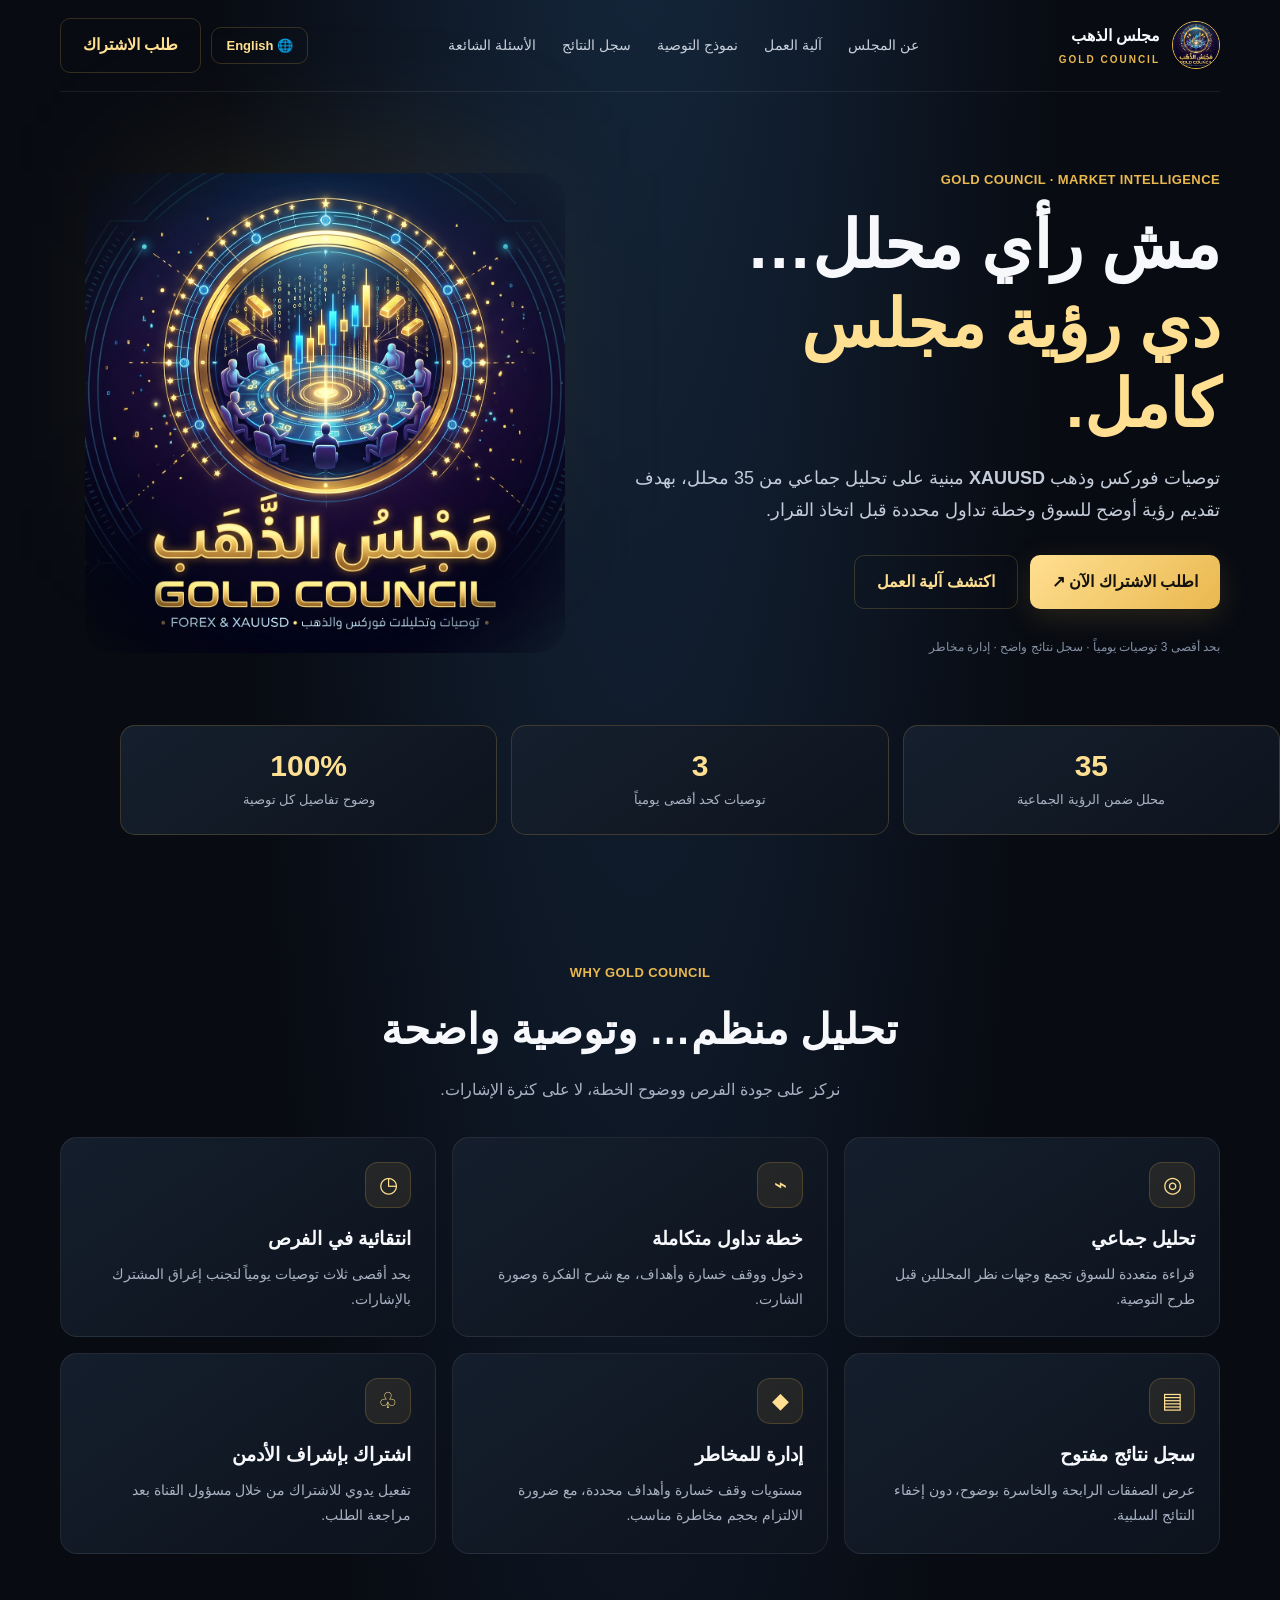
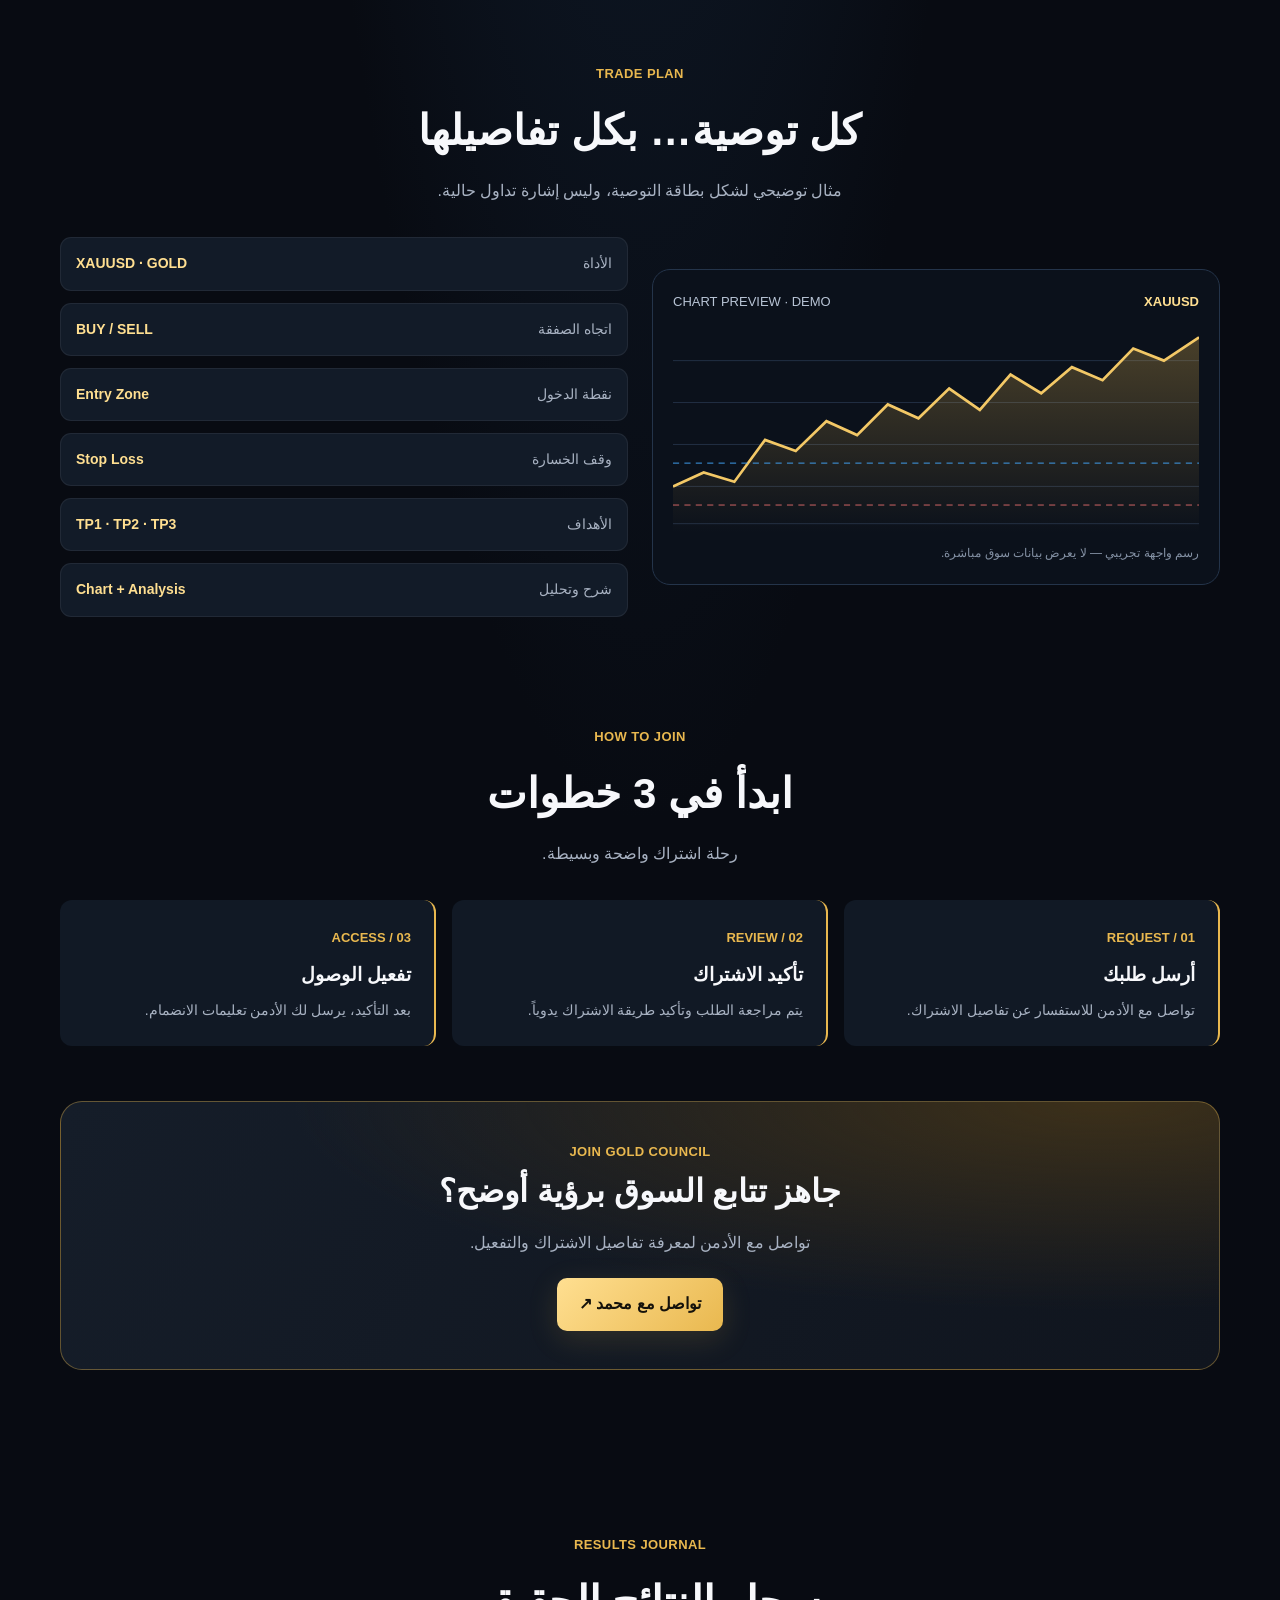
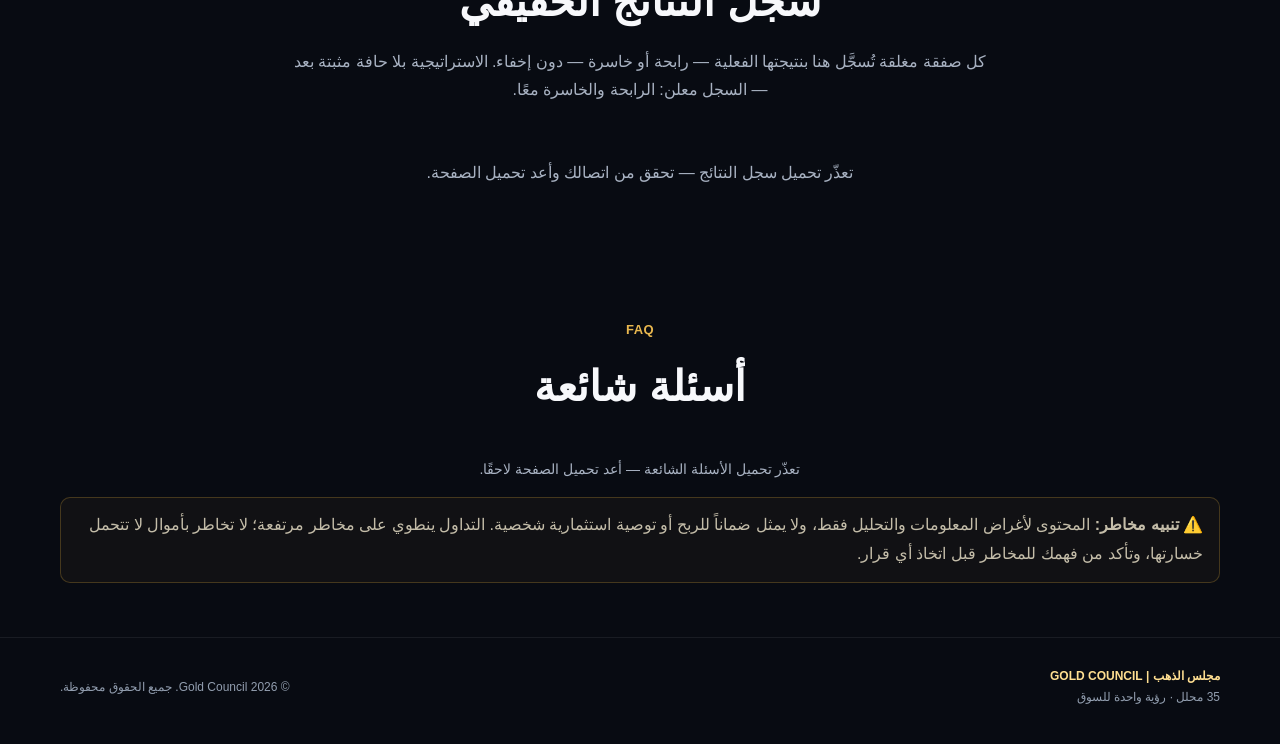
==== site/index.html @ 721094ca "Add AR/EN language toggle to landing page (i18n.js + data-i18n, FAQ translated, choice saved in loca" ====
<!doctype html>
<html lang="ar" dir="rtl">
<head>
<meta charset="utf-8">
<meta name="viewport" content="width=device-width, initial-scale=1">
<meta name="theme-color" content="#080b12">
<title>مجلس الذهب | Gold Council</title>
<meta name="description" content="مجلس الذهب — تحليلات وتوصيات فوركس وذهب XAUUSD مبنية على قراءة جماعية للسوق.">
<style>
:root{--bg:#080b12;--panel:#101722;--panel2:#141e2c;--gold:#e9b84f;--gold2:#ffdf91;--blue:#43a9ff;--muted:#a8b2c2;--line:rgba(233,184,79,.2);--white:#f7f8fb}
*{box-sizing:border-box}html{scroll-behavior:smooth}body{margin:0;background:radial-gradient(ellipse at 50% -20%,#172b43 0,transparent 48%),var(--bg);color:var(--white);font-family:Tahoma,Arial,sans-serif;line-height:1.8}
a{color:inherit;text-decoration:none}.wrap{width:min(1160px,92%);margin:auto}.nav{display:flex;align-items:center;justify-content:space-between;padding:18px 0;border-bottom:1px solid rgba(255,255,255,.08)}.brand{display:flex;align-items:center;gap:12px;font-weight:800}.brand img{width:48px;height:48px;object-fit:cover;border-radius:50%;border:1px solid var(--gold)}.brand small{display:block;color:var(--gold);font-size:10px;letter-spacing:2px;direction:ltr;text-align:right}.links{display:flex;gap:26px;color:#c7cfdb;font-size:14px}.btn{display:inline-flex;align-items:center;justify-content:center;padding:12px 22px;border-radius:10px;background:linear-gradient(135deg,var(--gold2),var(--gold));color:#15120b;font-weight:900;box-shadow:0 8px 30px #e9b84f25;transition:.2s}.btn:hover{transform:translateY(-2px);filter:brightness(1.08)}.btn.ghost{background:transparent;color:var(--gold2);border:1px solid var(--line);box-shadow:none}
.lang-toggle{padding:10px 14px;font-size:13px;cursor:pointer;font-family:inherit;white-space:nowrap}
.nav-actions{display:flex;gap:10px;align-items:center}
html[dir="ltr"] .step{border-right:none;border-left:2px solid var(--gold)}
html[dir="ltr"] .brand small{text-align:left}
html[dir="ltr"] body{line-height:1.7}
.hero{padding:76px 0 58px;display:grid;grid-template-columns:1.05fr .95fr;gap:44px;align-items:center}.eyebrow{color:var(--gold);font-size:13px;font-weight:bold;letter-spacing:.4px}.hero h1{font-size:clamp(38px,5.2vw,66px);line-height:1.2;margin:15px 0 18px;font-weight:900}.hero h1 span{color:var(--gold2)}.lead{font-size:18px;color:#c4ccda;max-width:620px}.actions{display:flex;gap:12px;flex-wrap:wrap;margin:28px 0}.micro{font-size:12px;color:#8491a4}.hero-art{position:relative;display:flex;justify-content:center}.hero-art img{width:min(100%,480px);aspect-ratio:1;object-fit:cover;border-radius:28px;filter:drop-shadow(0 20px 55px #0009);mask-image:radial-gradient(ellipse,black 68%,transparent 100%)}.glow{position:absolute;width:70%;height:70%;background:#e8b54b20;filter:blur(75px);z-index:-1}
.stats{display:grid;grid-template-columns:repeat(3,1fr);gap:14px;margin:8px 0 72px}.stat{background:linear-gradient(145deg,#151f2d,#0e141e);border:1px solid var(--line);border-radius:15px;padding:20px;text-align:center}.stat b{display:block;font-size:30px;color:var(--gold2);line-height:1.3}.stat span{font-size:13px;color:var(--muted)}
section{padding:54px 0}.section-head{text-align:center;max-width:700px;margin:0 auto 32px}.section-head h2{font-size:clamp(27px,3.5vw,42px);margin:8px 0}.section-head p{color:var(--muted);margin:0}.grid{display:grid;grid-template-columns:repeat(3,1fr);gap:16px}.card{background:linear-gradient(145deg,#141e2c,#0d131d);border:1px solid rgba(255,255,255,.08);border-radius:17px;padding:24px}.icon{width:46px;height:46px;display:grid;place-items:center;border-radius:13px;background:#e9b84f18;color:var(--gold2);font-size:22px;border:1px solid var(--line)}.card h3{margin:14px 0 6px;font-size:19px}.card p{margin:0;color:var(--muted);font-size:14px}
.signal{display:grid;grid-template-columns:1fr 1fr;gap:24px;align-items:center}.chart{background:#0b111b;border:1px solid #24344a;border-radius:18px;padding:20px;min-height:280px;position:relative;overflow:hidden}.chart-head{display:flex;justify-content:space-between;color:#b8c4d5;font-size:13px}.chart-head strong{color:var(--gold2);direction:ltr}.chart svg{width:100%;height:205px;margin-top:15px}.signal-list{display:grid;gap:12px}.signal-row{display:flex;justify-content:space-between;padding:13px 15px;background:#121b28;border:1px solid #ffffff10;border-radius:11px;font-size:14px}.signal-row span{color:var(--muted)}.signal-row b{color:var(--gold2);direction:ltr}
.steps{counter-reset:s;display:grid;grid-template-columns:repeat(3,1fr);gap:16px}.step{padding:23px;border-right:2px solid var(--gold);background:#111925;border-radius:12px}.step b{color:var(--gold);font-size:13px}.step h3{margin:6px 0}.step p{color:var(--muted);font-size:14px;margin:0}
.cta{margin:55px auto;padding:38px;border-radius:22px;border:1px solid #dcae4b66;background:radial-gradient(ellipse at 90% 0,#3c301a 0,transparent 55%),linear-gradient(120deg,#151d29,#10151e);text-align:center}.cta h2{font-size:32px;margin:0 0 8px}.cta p{color:var(--muted);margin:0 0 20px}
.faq{max-width:820px;margin:auto}.faq details{padding:17px 20px;border:1px solid #ffffff12;background:#111925;border-radius:12px;margin:10px 0}.faq summary{cursor:pointer;font-weight:bold}.faq p{color:var(--muted);margin:10px 0 0;font-size:14px}
.empty{color:var(--muted);text-align:center}
footer{border-top:1px solid #ffffff12;padding:28px 0 35px;color:#929eaf;font-size:12px}.foot{display:flex;justify-content:space-between;gap:20px;align-items:center}.risk{margin-top:15px;padding:13px 16px;border:1px solid #d7a53b44;border-radius:10px;color:#c4bda9;background:#e9b84f0a}
@media(max-width:800px){.links{display:none}.hero{grid-template-columns:1fr;padding-top:48px;text-align:center}.hero .lead{margin:auto}.actions{justify-content:center}.hero-art img{width:min(82%,390px)}.stats{margin-bottom:35px}.grid,.steps{grid-template-columns:1fr}.signal{grid-template-columns:1fr}.foot{flex-direction:column;text-align:center}}
</style>
</head>
<body>
<header class="wrap nav">
 <a class="brand" href="#"><img src="assets/gold-council-logo.png" alt="شعار مجلس الذهب"><span>مجلس الذهب<small>GOLD COUNCIL</small></span></a>
 <nav class="links"><a href="#about" data-i18n="nav_about">عن المجلس</a><a href="#method" data-i18n="nav_method">آلية العمل</a><a href="#signal" data-i18n="nav_signal">نموذج التوصية</a><a href="#journal" data-i18n="nav_journal">سجل النتائج</a><a href="#faq" data-i18n="nav_faq">الأسئلة الشائعة</a></nav>
 <div class="nav-actions"><button id="lang-toggle" class="btn ghost lang-toggle" type="button" aria-label="Change language / تغيير اللغة">🌐 English</button><a class="btn ghost" href="#subscribe" data-i18n="nav_subscribe">طلب الاشتراك</a></div>
</header>
<main>
<section class="wrap hero" id="about">
 <div>
  <div class="eyebrow">GOLD COUNCIL · MARKET INTELLIGENCE</div>
  <h1 data-i18n-html="hero_title">مش رأي محلل…<br><span>دي رؤية مجلس كامل.</span></h1>
  <p class="lead" data-i18n-html="hero_lead">توصيات فوركس وذهب <b dir="ltr">XAUUSD</b> مبنية على تحليل جماعي من 35 محلل، بهدف تقديم رؤية أوضح للسوق وخطة تداول محددة قبل اتخاذ القرار.</p>
  <div class="actions"><a class="btn" href="#subscribe" data-i18n="hero_cta1">اطلب الاشتراك الآن ↗</a><a class="btn ghost" href="#method" data-i18n="hero_cta2">اكتشف آلية العمل</a></div>
  <div class="micro" data-i18n="hero_micro">بحد أقصى 3 توصيات يومياً · سجل نتائج واضح · إدارة مخاطر</div>
 </div>
 <div class="hero-art"><div class="glow"></div><img src="assets/gold-council-logo.png" alt="Gold Council emblem"></div>
</section>
<div class="wrap stats">
 <div class="stat"><b>35</b><span data-i18n="stat_analysts">محلل ضمن الرؤية الجماعية</span></div>
 <div class="stat"><b>3</b><span data-i18n="stat_daily">توصيات كحد أقصى يومياً</span></div>
 <div class="stat"><b>100%</b><span data-i18n="stat_clear">وضوح تفاصيل كل توصية</span></div>
</div>
<section class="wrap" id="method">
 <div class="section-head"><div class="eyebrow">WHY GOLD COUNCIL</div><h2 data-i18n="method_h2">تحليل منظم… وتوصية واضحة</h2><p data-i18n="method_p">نركز على جودة الفرص ووضوح الخطة، لا على كثرة الإشارات.</p></div>
 <div class="grid">
  <article class="card"><div class="icon">◎</div><h3 data-i18n="card1_t">تحليل جماعي</h3><p data-i18n="card1_p">قراءة متعددة للسوق تجمع وجهات نظر المحللين قبل طرح التوصية.</p></article>
  <article class="card"><div class="icon">⌁</div><h3 data-i18n="card2_t">خطة تداول متكاملة</h3><p data-i18n="card2_p">دخول ووقف خسارة وأهداف، مع شرح الفكرة وصورة الشارت.</p></article>
  <article class="card"><div class="icon">◷</div><h3 data-i18n="card3_t">انتقائية في الفرص</h3><p data-i18n="card3_p">بحد أقصى ثلاث توصيات يومياً لتجنب إغراق المشترك بالإشارات.</p></article>
  <article class="card"><div class="icon">▤</div><h3 data-i18n="card4_t">سجل نتائج مفتوح</h3><p data-i18n="card4_p">عرض الصفقات الرابحة والخاسرة بوضوح، دون إخفاء النتائج السلبية.</p></article>
  <article class="card"><div class="icon">◆</div><h3 data-i18n="card5_t">إدارة للمخاطر</h3><p data-i18n="card5_p">مستويات وقف خسارة وأهداف محددة، مع ضرورة الالتزام بحجم مخاطرة مناسب.</p></article>
  <article class="card"><div class="icon">♧</div><h3 data-i18n="card6_t">اشتراك بإشراف الأدمن</h3><p data-i18n="card6_p">تفعيل يدوي للاشتراك من خلال مسؤول القناة بعد مراجعة الطلب.</p></article>
 </div>
</section>
<section class="wrap" id="signal">
 <div class="section-head"><div class="eyebrow">TRADE PLAN</div><h2 data-i18n="signal_h2">كل توصية… بكل تفاصيلها</h2><p data-i18n="signal_p">مثال توضيحي لشكل بطاقة التوصية، وليس إشارة تداول حالية.</p></div>
 <div class="signal">
  <div class="chart">
   <div class="chart-head"><strong>XAUUSD</strong><span>CHART PREVIEW · DEMO</span></div>
   <svg viewBox="0 0 600 220" preserveAspectRatio="none" aria-label="رسم توضيحي لحركة السعر">
    <defs><linearGradient id="area" x1="0" x2="0" y1="0" y2="1"><stop offset="0" stop-color="#e9b84f" stop-opacity=".28"/><stop offset="1" stop-color="#e9b84f" stop-opacity="0"/></linearGradient></defs>
    <g stroke="#243247" stroke-width="1"><path d="M0 35H600M0 80H600M0 125H600M0 170H600M0 210H600"/></g>
    <path d="M0 170 L35 155 70 165 105 120 140 132 175 100 210 115 245 82 280 97 315 65 350 88 385 50 420 70 455 42 490 56 525 22 560 35 600 10 L600 220H0Z" fill="url(#area)"/>
    <path d="M0 170 L35 155 70 165 105 120 140 132 175 100 210 115 245 82 280 97 315 65 350 88 385 50 420 70 455 42 490 56 525 22 560 35 600 10" fill="none" stroke="#f3c866" stroke-width="3"/>
    <path d="M0 190H600" stroke="#e16c6c" stroke-dasharray="7 6"/><path d="M0 145H600" stroke="#43a9ff" stroke-dasharray="7 6"/>
   </svg>
   <div class="micro" data-i18n="chart_note">رسم واجهة تجريبي — لا يعرض بيانات سوق مباشرة.</div>
  </div>
  <div class="signal-list">
   <div class="signal-row"><span data-i18n="row_tool">الأداة</span><b>XAUUSD · GOLD</b></div>
   <div class="signal-row"><span data-i18n="row_dir">اتجاه الصفقة</span><b>BUY / SELL</b></div>
   <div class="signal-row"><span data-i18n="row_entry">نقطة الدخول</span><b>Entry Zone</b></div>
   <div class="signal-row"><span data-i18n="row_sl">وقف الخسارة</span><b>Stop Loss</b></div>
   <div class="signal-row"><span data-i18n="row_tp">الأهداف</span><b>TP1 · TP2 · TP3</b></div>
   <div class="signal-row"><span data-i18n="row_analysis">شرح وتحليل</span><b>Chart + Analysis</b></div>
  </div>
 </div>
</section>
<section class="wrap">
 <div class="section-head"><div class="eyebrow">HOW TO JOIN</div><h2 data-i18n="steps_h2">ابدأ في 3 خطوات</h2><p data-i18n="steps_p">رحلة اشتراك واضحة وبسيطة.</p></div>
 <div class="steps">
  <div class="step"><b>01 / REQUEST</b><h3 data-i18n="step1_t">أرسل طلبك</h3><p data-i18n="step1_p">تواصل مع الأدمن للاستفسار عن تفاصيل الاشتراك.</p></div>
  <div class="step"><b>02 / REVIEW</b><h3 data-i18n="step2_t">تأكيد الاشتراك</h3><p data-i18n="step2_p">يتم مراجعة الطلب وتأكيد طريقة الاشتراك يدوياً.</p></div>
  <div class="step"><b>03 / ACCESS</b><h3 data-i18n="step3_t">تفعيل الوصول</h3><p data-i18n="step3_p">بعد التأكيد، يرسل لك الأدمن تعليمات الانضمام.</p></div>
 </div>
 <div class="cta" id="subscribe"><div class="eyebrow">JOIN GOLD COUNCIL</div><h2 data-i18n="cta_h2">جاهز تتابع السوق برؤية أوضح؟</h2><p data-i18n="cta_p">تواصل مع الأدمن لمعرفة تفاصيل الاشتراك والتفعيل.</p><a class="btn" href="https://t.me/Dr_Robot_Eg" target="_blank" rel="noopener" data-i18n="cta_btn">تواصل مع محمد ↗</a></div>
</section>
<!-- JOURNAL — live from Supabase (assets/landing.js renders this section) -->
<section class="wrap" id="journal">
 <div class="section-head"><div class="eyebrow">RESULTS JOURNAL</div>
 <h2 data-i18n="journal_h2">سجل النتائج الحقيقي</h2>
 <p data-i18n="journal_p">كل صفقة مغلقة تُسجَّل هنا بنتيجتها الفعلية — رابحة أو خاسرة — دون إخفاء. الاستراتيجية بلا حافة مثبتة بعد — السجل معلن: الرابحة والخاسرة معًا.</p></div>
 <div class="stats" id="journal-stats" style="margin-bottom:22px"><div class="stat"><b>…</b><span data-i18n="j_loading_stat">جارٍ تحميل السجل</span></div></div>
 <div id="journal-body"><p class="empty" data-i18n="j_loading_body">جارٍ تحميل سجل النتائج من قاعدة بيانات مجلس الذهب…</p></div>
 <p class="micro" style="text-align:center;margin-top:22px" id="journal-updated"></p>
</section>
<section class="wrap" id="faq">
 <div class="section-head"><div class="eyebrow">FAQ</div><h2 data-i18n="faq_h2">أسئلة شائعة</h2></div>
 <div class="faq" id="faq-list"><p class="empty" data-i18n="faq_loading">جارٍ تحميل الأسئلة الشائعة…</p></div>
 <div class="risk" data-i18n-html="risk">⚠️ <b>تنبيه مخاطر:</b> المحتوى لأغراض المعلومات والتحليل فقط، ولا يمثل ضماناً للربح أو توصية استثمارية شخصية. التداول ينطوي على مخاطر مرتفعة؛ لا تخاطر بأموال لا تتحمل خسارتها، وتأكد من فهمك للمخاطر قبل اتخاذ أي قرار.</div>
</section>
</main>
<footer><div class="wrap foot"><div><b style="color:var(--gold2)">مجلس الذهب | GOLD COUNCIL</b><br><span data-i18n="foot_line">35 محلل · رؤية واحدة للسوق</span></div><div data-i18n="foot_rights">© 2026 Gold Council. جميع الحقوق محفوظة.</div></div></footer>
<script src="assets/supabase.js"></script>
<script src="assets/i18n.js"></script>
<script src="assets/landing.js"></script>
</body></html>
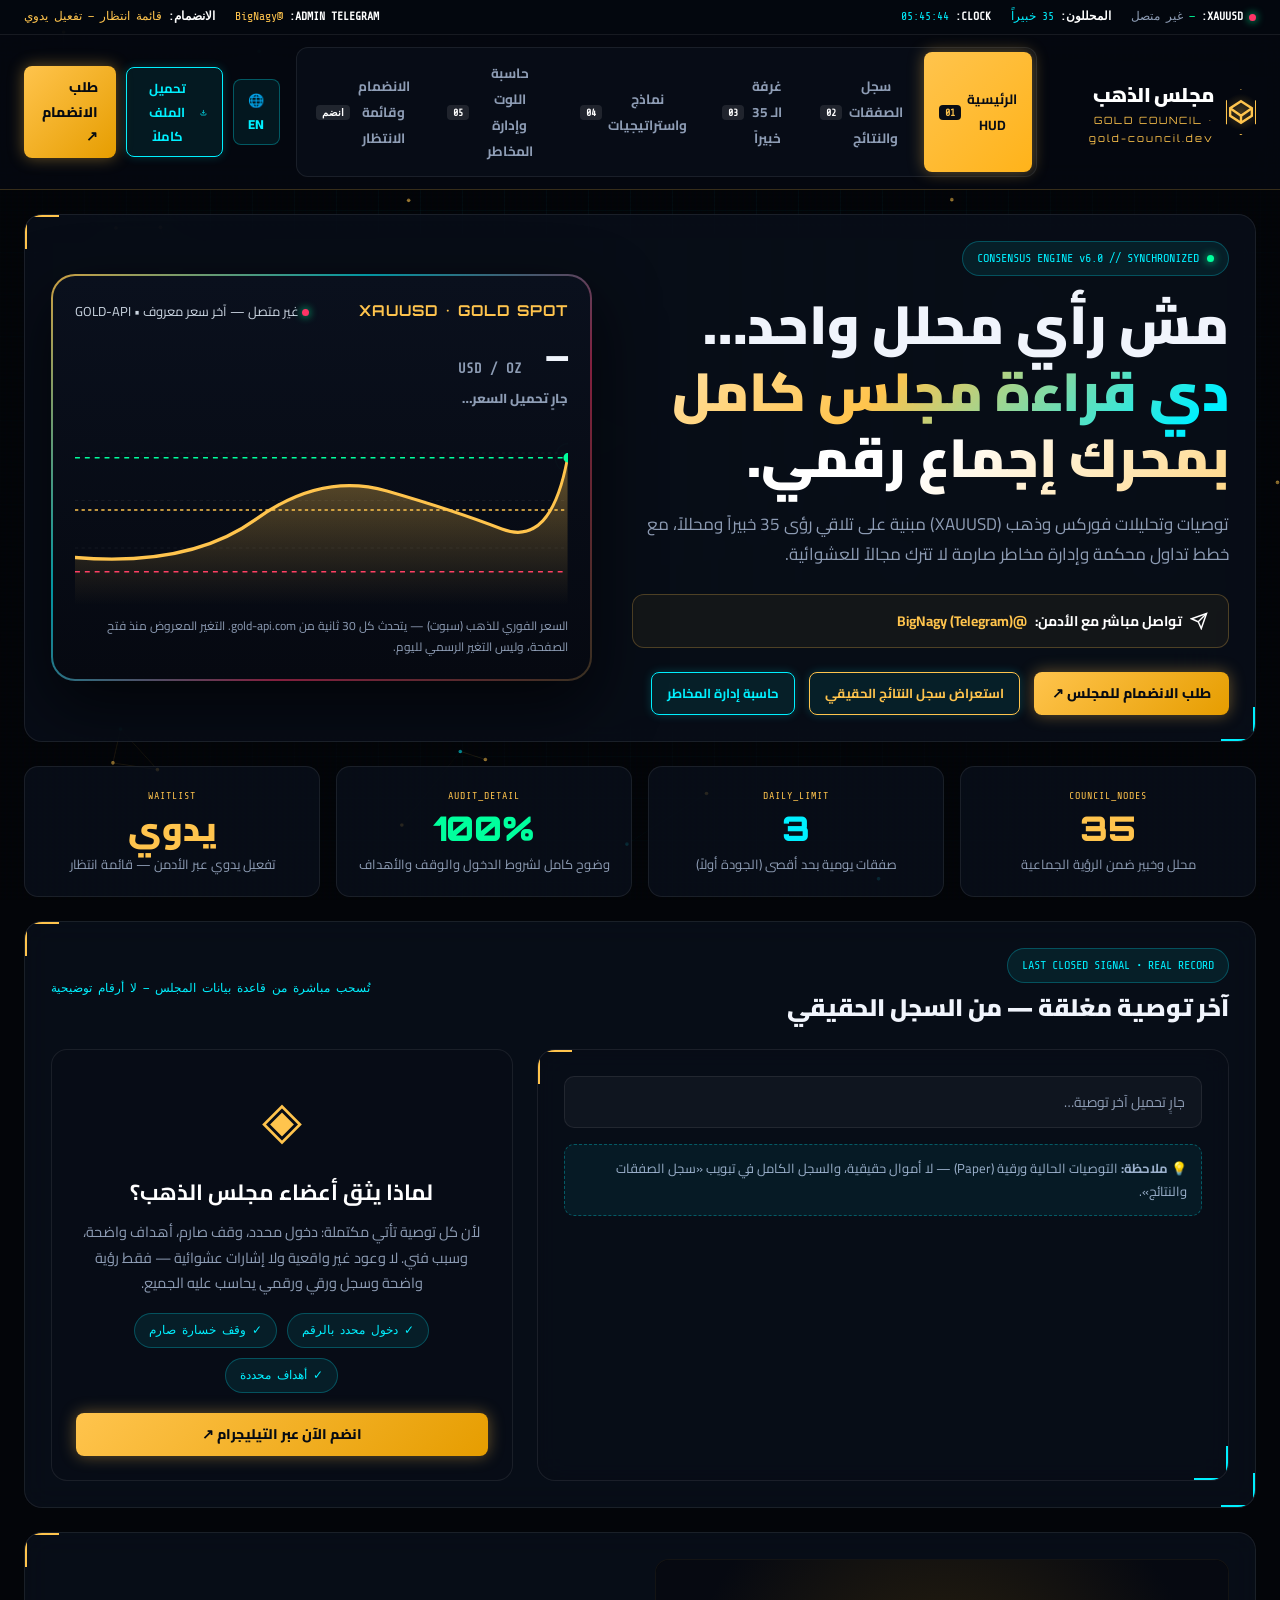
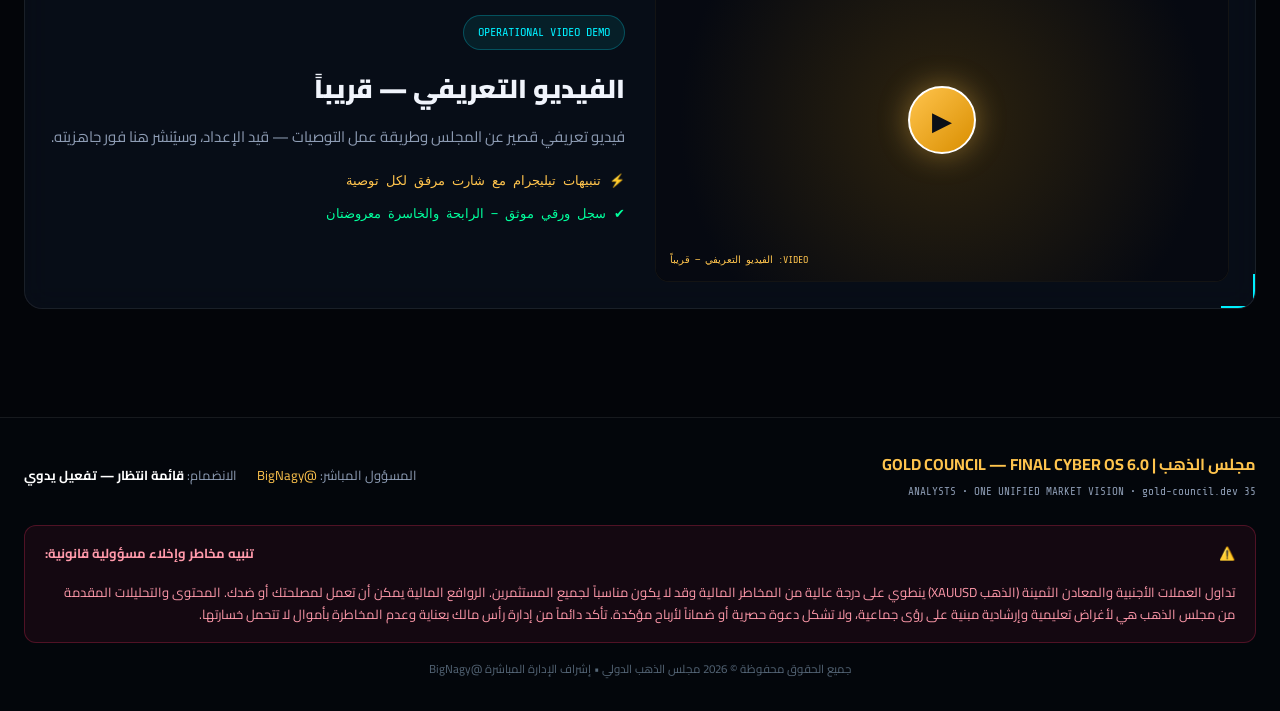
==== commit 61ea95c3: "Homepage: install fixed code.html (Cyber Terminal OS 6.0) with real data - Real XAU spot from gold-a" ====
--- a/site/index.html
+++ b/site/index.html
@@ -3,113 +3,1202 @@
 <head>
 <meta charset="utf-8">
 <meta name="viewport" content="width=device-width, initial-scale=1">
-<meta name="theme-color" content="#080b12">
-<title>مجلس الذهب | Gold Council</title>
-<meta name="description" content="مجلس الذهب — تحليلات وتوصيات فوركس وذهب XAUUSD مبنية على قراءة جماعية للسوق.">
+<title>مجلس الذهب | GOLD COUNCIL — Ultimate Cyber Terminal OS 6.0</title>
+<meta name="description" content="مجلس الذهب — تحليلات وتوصيات XAUUSD برؤية جماعية من 35 خبيراً، سعر ذهب فوري مباشر، سجل نتائج ورقي شفاف من قاعدة البيانات، وحاسبة مخاطر ذكية. الإشراف المباشر @BigNagy">
+<link rel="preconnect" href="https://fonts.googleapis.com">
+<link rel="preconnect" href="https://fonts.gstatic.com" crossorigin>
+<link href="https://fonts.googleapis.com/css2?family=Cairo:wght@400;600;700;800;900&family=Orbitron:wght@500;700;900&family=Share+Tech+Mono&display=swap" rel="stylesheet">
 <style>
-:root{--bg:#080b12;--panel:#101722;--panel2:#141e2c;--gold:#e9b84f;--gold2:#ffdf91;--blue:#43a9ff;--muted:#a8b2c2;--line:rgba(233,184,79,.2);--white:#f7f8fb}
-*{box-sizing:border-box}html{scroll-behavior:smooth}body{margin:0;background:radial-gradient(ellipse at 50% -20%,#172b43 0,transparent 48%),var(--bg);color:var(--white);font-family:Tahoma,Arial,sans-serif;line-height:1.8}
-a{color:inherit;text-decoration:none}.wrap{width:min(1160px,92%);margin:auto}.nav{display:flex;align-items:center;justify-content:space-between;padding:18px 0;border-bottom:1px solid rgba(255,255,255,.08)}.brand{display:flex;align-items:center;gap:12px;font-weight:800}.brand img{width:48px;height:48px;object-fit:cover;border-radius:50%;border:1px solid var(--gold)}.brand small{display:block;color:var(--gold);font-size:10px;letter-spacing:2px;direction:ltr;text-align:right}.links{display:flex;gap:26px;color:#c7cfdb;font-size:14px}.btn{display:inline-flex;align-items:center;justify-content:center;padding:12px 22px;border-radius:10px;background:linear-gradient(135deg,var(--gold2),var(--gold));color:#15120b;font-weight:900;box-shadow:0 8px 30px #e9b84f25;transition:.2s}.btn:hover{transform:translateY(-2px);filter:brightness(1.08)}.btn.ghost{background:transparent;color:var(--gold2);border:1px solid var(--line);box-shadow:none}
-.lang-toggle{padding:10px 14px;font-size:13px;cursor:pointer;font-family:inherit;white-space:nowrap}
-.nav-actions{display:flex;gap:10px;align-items:center}
-html[dir="ltr"] .step{border-right:none;border-left:2px solid var(--gold)}
-html[dir="ltr"] .brand small{text-align:left}
-html[dir="ltr"] body{line-height:1.7}
-.hero{padding:76px 0 58px;display:grid;grid-template-columns:1.05fr .95fr;gap:44px;align-items:center}.eyebrow{color:var(--gold);font-size:13px;font-weight:bold;letter-spacing:.4px}.hero h1{font-size:clamp(38px,5.2vw,66px);line-height:1.2;margin:15px 0 18px;font-weight:900}.hero h1 span{color:var(--gold2)}.lead{font-size:18px;color:#c4ccda;max-width:620px}.actions{display:flex;gap:12px;flex-wrap:wrap;margin:28px 0}.micro{font-size:12px;color:#8491a4}.hero-art{position:relative;display:flex;justify-content:center}.hero-art img{width:min(100%,480px);aspect-ratio:1;object-fit:cover;border-radius:28px;filter:drop-shadow(0 20px 55px #0009);mask-image:radial-gradient(ellipse,black 68%,transparent 100%)}.glow{position:absolute;width:70%;height:70%;background:#e8b54b20;filter:blur(75px);z-index:-1}
-.stats{display:grid;grid-template-columns:repeat(3,1fr);gap:14px;margin:8px 0 72px}.stat{background:linear-gradient(145deg,#151f2d,#0e141e);border:1px solid var(--line);border-radius:15px;padding:20px;text-align:center}.stat b{display:block;font-size:30px;color:var(--gold2);line-height:1.3}.stat span{font-size:13px;color:var(--muted)}
-section{padding:54px 0}.section-head{text-align:center;max-width:700px;margin:0 auto 32px}.section-head h2{font-size:clamp(27px,3.5vw,42px);margin:8px 0}.section-head p{color:var(--muted);margin:0}.grid{display:grid;grid-template-columns:repeat(3,1fr);gap:16px}.card{background:linear-gradient(145deg,#141e2c,#0d131d);border:1px solid rgba(255,255,255,.08);border-radius:17px;padding:24px}.icon{width:46px;height:46px;display:grid;place-items:center;border-radius:13px;background:#e9b84f18;color:var(--gold2);font-size:22px;border:1px solid var(--line)}.card h3{margin:14px 0 6px;font-size:19px}.card p{margin:0;color:var(--muted);font-size:14px}
-.signal{display:grid;grid-template-columns:1fr 1fr;gap:24px;align-items:center}.chart{background:#0b111b;border:1px solid #24344a;border-radius:18px;padding:20px;min-height:280px;position:relative;overflow:hidden}.chart-head{display:flex;justify-content:space-between;color:#b8c4d5;font-size:13px}.chart-head strong{color:var(--gold2);direction:ltr}.chart svg{width:100%;height:205px;margin-top:15px}.signal-list{display:grid;gap:12px}.signal-row{display:flex;justify-content:space-between;padding:13px 15px;background:#121b28;border:1px solid #ffffff10;border-radius:11px;font-size:14px}.signal-row span{color:var(--muted)}.signal-row b{color:var(--gold2);direction:ltr}
-.steps{counter-reset:s;display:grid;grid-template-columns:repeat(3,1fr);gap:16px}.step{padding:23px;border-right:2px solid var(--gold);background:#111925;border-radius:12px}.step b{color:var(--gold);font-size:13px}.step h3{margin:6px 0}.step p{color:var(--muted);font-size:14px;margin:0}
-.cta{margin:55px auto;padding:38px;border-radius:22px;border:1px solid #dcae4b66;background:radial-gradient(ellipse at 90% 0,#3c301a 0,transparent 55%),linear-gradient(120deg,#151d29,#10151e);text-align:center}.cta h2{font-size:32px;margin:0 0 8px}.cta p{color:var(--muted);margin:0 0 20px}
-.faq{max-width:820px;margin:auto}.faq details{padding:17px 20px;border:1px solid #ffffff12;background:#111925;border-radius:12px;margin:10px 0}.faq summary{cursor:pointer;font-weight:bold}.faq p{color:var(--muted);margin:10px 0 0;font-size:14px}
-.empty{color:var(--muted);text-align:center}
-footer{border-top:1px solid #ffffff12;padding:28px 0 35px;color:#929eaf;font-size:12px}.foot{display:flex;justify-content:space-between;gap:20px;align-items:center}.risk{margin-top:15px;padding:13px 16px;border:1px solid #d7a53b44;border-radius:10px;color:#c4bda9;background:#e9b84f0a}
-@media(max-width:800px){.links{display:none}.hero{grid-template-columns:1fr;padding-top:48px;text-align:center}.hero .lead{margin:auto}.actions{justify-content:center}.hero-art img{width:min(82%,390px)}.stats{margin-bottom:35px}.grid,.steps{grid-template-columns:1fr}.signal{grid-template-columns:1fr}.foot{flex-direction:column;text-align:center}}
+:root{
+  --bg:#030509;
+  --bg-panel:rgba(10,16,28,.78);
+  --bg-card:rgba(13,22,38,.85);
+  --gold:#ffc44d;
+  --gold2:#ffe09a;
+  --gold-glow:rgba(255,196,77,.4);
+  --cyan:#00f0ff;
+  --cyan-glow:rgba(0,240,255,.35);
+  --green:#00ff9d;
+  --red:#ff3366;
+  --violet:#9d4edd;
+  --text:#f0f4fc;
+  --muted:#8e9db5;
+  --border:rgba(255,255,255,.08);
+  --border-gold:rgba(255,196,77,.3);
+  --border-cyan:rgba(0,240,255,.3);
+  --font-ar:'Cairo',Tahoma,sans-serif;
+  --font-disp:'Orbitron','Cairo',sans-serif;
+  --font-mono:'Share Tech Mono',monospace;
+}
+*{box-sizing:border-box;margin:0;padding:0}
+html{scroll-behavior:smooth}
+body{
+  background:var(--bg);
+  color:var(--text);
+  font-family:var(--font-ar);
+  line-height:1.75;
+  overflow-x:hidden;
+  min-height:100vh;
+}
+a{color:inherit;text-decoration:none}
+button{font-family:inherit;cursor:pointer}
+.mono{font-family:var(--font-mono);letter-spacing:1px}
+.disp{font-family:var(--font-disp)}
+
+/* FX Backgrounds */
+#cyber-canvas{position:fixed;inset:0;z-index:-2;pointer-events:none}
+.scanlines{
+  position:fixed;inset:0;z-index:-1;pointer-events:none;
+  background:linear-gradient(rgba(18,16,16,0) 50%, rgba(0,0,0,.25) 50%), linear-gradient(90deg, rgba(255,0,0,.02), rgba(0,255,0,.01), rgba(0,0,255,.02));
+  background-size:100% 4px, 6px 100%;
+  opacity:.6;
+}
+.grid-overlay{
+  position:fixed;inset:0;z-index:-3;pointer-events:none;
+  background-image:linear-gradient(rgba(0,240,255,.04) 1px, transparent 1px), linear-gradient(90deg, rgba(0,240,255,.04) 1px, transparent 1px);
+  background-size:42px 42px;
+  mask-image:radial-gradient(ellipse at 50% 30%, #000 25%, transparent 85%);
+}
+
+/* BOOT OVERLAY */
+#boot{position:fixed;inset:0;z-index:999;background:#030509;display:flex;flex-direction:column;align-items:center;justify-content:center;gap:18px;transition:opacity .6s,visibility .6s}
+#boot.done{opacity:0;visibility:hidden;pointer-events:none}
+#boot .logo-boot{width:88px;height:88px;border-radius:24px;display:grid;place-items:center;font-size:44px;background:conic-gradient(from 210deg,#fff3c4,#e9b84f,#7a5a12,#00e5ff,#ff3b5c,#e9b84f,#fff3c4);box-shadow:0 0 55px rgba(233,184,79,.6);animation:pulseBoot 1.4s ease-in-out infinite}
+@keyframes pulseBoot{50%{transform:scale(1.08)}}
+#boot p{font-size:17px;font-weight:800;color:#e2e8f0}
+#boot small{color:var(--cyan);font-family:var(--font-disp);font-size:12px;letter-spacing:2px}
+.bootbar{width:min(320px,75%);height:4px;border-radius:99px;background:rgba(255,255,255,.1);overflow:hidden}
+.bootbar i{display:block;height:100%;width:45%;background:linear-gradient(90deg,var(--gold),var(--cyan),var(--red));border-radius:99px;animation:bootRun 1.2s ease-in-out infinite}
+@keyframes bootRun{0%{transform:translateX(160%)}100%{transform:translateX(-320%)}}
+
+/* Telemetry Header */
+.telemetry-bar{
+  background:rgba(4,8,15,.96);
+  border-bottom:1px solid var(--border);
+  padding:7px 24px;
+  font-family:var(--font-mono);
+  font-size:11.5px;
+  color:var(--cyan);
+  display:flex;
+  justify-content:space-between;
+  align-items:center;
+  position:relative;
+  z-index:100;
+  overflow:hidden;
+}
+.tele-group{display:flex;gap:20px;align-items:center;flex-wrap:wrap}
+.tele-item{display:flex;gap:6px;align-items:center}
+.tele-item b{color:#fff}
+.tele-live-dot{width:7px;height:7px;border-radius:50%;background:var(--green);box-shadow:0 0 8px var(--green);animation:blink 1.5s infinite}
+@keyframes blink{0%,100%{opacity:1}50%{opacity:.3}}
+
+/* Navigation */
+.header{
+  position:sticky;top:0;z-index:90;
+  background:rgba(5,9,16,.88);
+  backdrop-filter:blur(18px);
+  border-bottom:1px solid rgba(255,196,77,.2);
+  padding:12px 24px;
+}
+.nav-wrap{
+  max-width:1420px;margin:auto;
+  display:flex;justify-content:space-between;align-items:center;gap:16px;
+}
+.brand{display:flex;align-items:center;gap:12px}
+.brand-logo{
+  width:46px;height:46px;
+  background:radial-gradient(circle,rgba(255,196,77,.25) 0%,transparent 70%);
+  border:1px solid var(--gold);
+  clip-path:polygon(50% 0%, 100% 25%, 100% 75%, 50% 100%, 0% 75%, 0% 25%);
+  display:grid;place-items:center;
+  box-shadow:0 0 18px var(--gold-glow);
+}
+.brand-text h1{font-size:20px;font-weight:900;color:#fff;letter-spacing:-.5px}
+.brand-text span{font-family:var(--font-disp);font-size:10px;color:var(--gold);letter-spacing:2px;display:block;direction:ltr;text-align:right}
+
+.tabs-nav{
+  display:flex;gap:5px;background:rgba(9,15,26,.75);
+  padding:4px;border-radius:12px;border:1px solid var(--border);
+}
+.tab-btn{
+  background:transparent;border:none;color:var(--muted);
+  padding:8px 15px;border-radius:8px;font-size:13.5px;font-weight:700;
+  transition:.25s;display:flex;align-items:center;gap:6px;
+}
+.tab-btn:hover{color:#fff;background:rgba(255,255,255,.05)}
+.tab-btn.active{
+  color:#090d15;background:linear-gradient(135deg,var(--gold),#ffb31a);
+  box-shadow:0 0 16px var(--gold-glow);
+}
+.tab-btn.active .tab-pill{background:#090d15;color:var(--gold)}
+.tab-pill{font-family:var(--font-mono);font-size:10px;padding:2px 6px;border-radius:4px;background:rgba(255,255,255,.1);color:#fff}
+
+.action-btns{display:flex;align-items:center;gap:10px}
+.lang-btn{
+  padding:8px 14px;border-radius:8px;border:1px solid var(--border-cyan);
+  background:rgba(0,240,255,.07);color:var(--cyan);font-weight:800;font-size:13px;
+  cursor:pointer;transition:.2s;
+}
+.lang-btn:hover{background:rgba(0,240,255,.18);box-shadow:0 0 12px var(--cyan-glow)}
+.btn-dl{
+  background:rgba(0,240,255,.08);border:1px solid var(--cyan);color:var(--cyan);
+  padding:8px 15px;border-radius:8px;font-size:13px;font-weight:700;
+  display:flex;align-items:center;gap:8px;box-shadow:0 0 10px rgba(0,240,255,.2);transition:.25s;
+}
+.btn-dl:hover{background:var(--cyan);color:#030710;box-shadow:0 0 20px var(--cyan-glow);transform:translateY(-2px)}
+.btn-cta{
+  background:linear-gradient(135deg,var(--gold),#e69d00);border:none;color:#070b12;
+  padding:9px 18px;border-radius:8px;font-weight:800;font-size:14px;
+  display:flex;align-items:center;gap:8px;box-shadow:0 0 16px var(--gold-glow);transition:.25s;
+}
+.btn-cta:hover{transform:translateY(-2px);filter:brightness(1.1);box-shadow:0 0 25px var(--gold-glow)}
+
+/* TICKER REALTIME */
+.ticker-sub{
+  overflow:hidden;border-bottom:1px solid var(--border);
+  background:rgba(6,10,18,.8);padding:9px 0;direction:ltr;
+}
+.ticker-track{display:flex;width:max-content;animation:tickScroll 30s linear infinite}
+.ticker-sub:hover .ticker-track{animation-play-state:paused}
+.tk-item{display:flex;align-items:center;gap:22px;padding-inline:16px;font-family:var(--font-mono);font-size:12px;color:var(--muted);white-space:nowrap}
+.tk-item b{color:var(--gold)} .tk-item .up{color:var(--green)} .tk-item .down{color:var(--red)}
+@keyframes tickScroll{to{transform:translateX(-50%)}}
+
+/* Main Containers */
+.main-content{max-width:1420px;margin:auto;padding:24px}
+.tab-pane{display:none;animation:fadeIn .35s ease}
+.tab-pane.active{display:block}
+@keyframes fadeIn{from{opacity:0;transform:translateY(8px)}to{opacity:1;transform:translateY(0)}}
+
+/* HUD Panels */
+.hud-panel{
+  background:var(--bg-panel);
+  border:1px solid var(--border);
+  border-radius:18px;
+  padding:26px;
+  position:relative;
+  overflow:hidden;
+  backdrop-filter:blur(14px);
+  margin-bottom:24px;
+}
+.hud-panel::before{
+  content:'';position:absolute;top:0;left:0;width:32px;height:32px;
+  border-top:2px solid var(--gold);border-left:2px solid var(--gold);pointer-events:none;
+}
+.hud-panel::after{
+  content:'';position:absolute;bottom:0;right:0;width:32px;height:32px;
+  border-bottom:2px solid var(--cyan);border-right:2px solid var(--cyan);pointer-events:none;
+}
+
+/* HERO SECTION */
+.hero-grid{display:grid;grid-template-columns:1.05fr .95fr;gap:40px;align-items:center}
+.hero-tag{
+  display:inline-flex;align-items:center;gap:8px;padding:6px 14px;
+  background:rgba(0,240,255,.08);border:1px solid rgba(0,240,255,.25);border-radius:99px;
+  color:var(--cyan);font-family:var(--font-mono);font-size:12px;margin-bottom:16px;
+}
+.hero-title{font-size:clamp(34px,4.2vw,58px);font-weight:900;line-height:1.24;margin-bottom:18px}
+.hero-title span{
+  background:linear-gradient(135deg,#fff 20%,var(--gold) 65%,var(--cyan) 95%);
+  -webkit-background-clip:text;background-clip:text;color:transparent;
+}
+.hero-lead{color:var(--muted);font-size:17px;margin-bottom:24px;max-width:620px}
+.contact-banner{
+  display:flex;gap:18px;flex-wrap:wrap;align-items:center;padding:14px 20px;
+  background:rgba(255,196,77,.05);border:1px solid rgba(255,196,77,.25);
+  border-radius:12px;margin-bottom:24px;
+}
+.contact-link{display:flex;align-items:center;gap:8px;color:#fff;font-weight:700;font-size:14px}
+.contact-link:hover{color:var(--gold)}
+
+/* Holographic Live Card */
+.holo-card{
+  position:relative;border-radius:24px;padding:2px;
+  background:linear-gradient(135deg,rgba(255,196,77,.8),rgba(0,240,255,.6),rgba(255,51,102,.5),rgba(255,196,77,.2));
+  box-shadow:0 25px 65px rgba(0,0,0,.65);
+}
+.holo-inner{
+  border-radius:22px;background:linear-gradient(180deg,#0a101d,#060911);
+  padding:22px;position:relative;overflow:hidden;
+}
+.holo-top{display:flex;justify-content:space-between;align-items:center;font-size:13px;color:#cbd5e1}
+.holo-top strong{font-family:var(--font-disp);color:var(--gold);font-size:15px;letter-spacing:1px}
+.price-display{font-family:var(--font-mono);font-size:42px;font-weight:900;line-height:1.1;margin:12px 0 4px}
+.price-display small{font-size:14px;color:var(--muted)}
+.holo-chart-svg{width:100%;height:190px;display:block;margin-top:6px}
+.holo-levels{display:grid;grid-template-columns:repeat(4,1fr);gap:8px;margin-top:14px}
+.holo-lvl{
+  border:1px solid rgba(255,255,255,.08);background:rgba(255,255,255,.03);
+  border-radius:12px;padding:9px 6px;text-align:center;
+}
+.holo-lvl span{display:block;font-size:11px;color:var(--muted);font-family:var(--font-mono)}
+.holo-lvl b{font-family:var(--font-mono);font-size:13px;direction:ltr;display:block}
+.holo-lvl.tp b{color:var(--green)} .holo-lvl.sl b{color:var(--red)} .holo-lvl.en b{color:var(--gold)}
+
+/* Metrics Row */
+.metrics-row{display:grid;grid-template-columns:repeat(4,1fr);gap:16px;margin-bottom:24px}
+.metric-card{
+  background:var(--bg-panel);border:1px solid var(--border);
+  border-radius:14px;padding:20px;text-align:center;position:relative;transition:.25s;
+}
+.metric-card:hover{transform:translateY(-3px);border-color:var(--border-gold)}
+.metric-val{font-size:34px;font-weight:900;font-family:var(--font-disp);line-height:1.2}
+.metric-lbl{font-size:13px;color:var(--muted);margin-top:4px}
+.metric-code{font-family:var(--font-mono);font-size:10px;color:var(--gold);letter-spacing:1px;display:block;margin-bottom:4px}
+
+/* SIGNAL LAB (Interactive BUY / SELL) */
+.signal-lab-grid{display:grid;grid-template-columns:1.2fr .8fr;gap:24px}
+.lab-tabs{display:flex;gap:10px;margin-bottom:16px}
+.lab-tab{
+  flex:1;padding:12px;border-radius:12px;border:1px solid var(--border);
+  background:rgba(255,255,255,.03);color:#cbd5e1;font-weight:900;font-size:14px;
+  cursor:pointer;transition:.2s;
+}
+.lab-tab.active-buy{background:linear-gradient(135deg,#00ffa3,#00c98a);color:#032b1d;border-color:transparent;box-shadow:0 0 18px rgba(0,255,163,.4)}
+.lab-tab.active-sell{background:linear-gradient(135deg,#ff7a92,#ff3b5c);color:#2b0310;border-color:transparent;box-shadow:0 0 18px rgba(255,59,92,.4)}
+.sig-rows{display:grid;gap:10px}
+.sig-row-item{
+  display:flex;justify-content:space-between;align-items:center;
+  padding:13px 16px;background:rgba(255,255,255,.035);border:1px solid var(--border);
+  border-radius:10px;font-size:14px;
+}
+.sig-row-item span{color:var(--muted)}
+.sig-row-item b{font-family:var(--font-mono);font-size:14px;direction:ltr}
+.sig-row-item b.gold{color:var(--gold)}
+.sig-row-item b.green{color:var(--green)}
+.sig-row-item b.red{color:var(--red)}
+.sig-row-item b.cyan{color:var(--cyan)}
+.conf-header{display:flex;justify-content:space-between;font-size:12.5px;color:var(--muted);font-weight:800;margin-top:16px}
+.conf-bar{height:10px;border-radius:99px;background:rgba(255,255,255,.08);overflow:hidden;margin-top:8px}
+.conf-bar i{display:block;height:100%;width:87%;background:linear-gradient(90deg,var(--gold),var(--cyan),var(--red));border-radius:99px;transition:width .8s ease}
+.idea-note{
+  margin-top:16px;font-size:13px;color:#9bb0cc;background:rgba(0,240,255,.06);
+  border:1px dashed var(--border-cyan);padding:12px 14px;border-radius:10px;
+}
+
+/* Video Showcase Box */
+.video-preview-box{
+  position:relative;border-radius:14px;overflow:hidden;border:1px solid var(--border);
+  background:#000;aspect-ratio:16 / 9;display:grid;place-items:center;
+}
+.video-bg-placeholder{
+  position:absolute;inset:0;
+  background:radial-gradient(circle at center,rgba(255,196,77,.18) 0%,#060911 80%);
+}
+.play-btn-cyber{
+  width:68px;height:68px;border-radius:50%;
+  background:linear-gradient(135deg,var(--gold),#d98e00);border:2px solid #fff;
+  display:grid;place-items:center;color:#0b0f17;font-size:26px;
+  box-shadow:0 0 30px var(--gold-glow);position:relative;z-index:2;cursor:pointer;
+  transition:.25s;
+}
+.play-btn-cyber:hover{transform:scale(1.1);box-shadow:0 0 50px var(--gold-glow)}
+
+/* TABLES (Signals & Paper Ledger) */
+.cyber-table{width:100%;border-collapse:collapse;margin-top:16px}
+.cyber-table th{
+  background:rgba(13,20,36,.85);color:var(--gold);font-family:var(--font-mono);
+  font-size:12px;letter-spacing:1px;text-align:right;padding:14px 18px;border-bottom:1px solid var(--border-gold);
+}
+.cyber-table td{padding:15px 18px;border-bottom:1px solid var(--border);font-size:14px}
+.cyber-table tr:hover td{background:rgba(255,255,255,.025)}
+.badge-tag{display:inline-block;padding:4px 10px;border-radius:99px;font-size:11px;font-weight:900;letter-spacing:.5px}
+.badge-tag.paper{background:rgba(0,240,255,.12);color:var(--cyan);border:1px solid var(--border-cyan)}
+.badge-tag.win{background:rgba(0,255,157,.12);color:var(--green);border:1px solid rgba(0,255,157,.35)}
+.badge-tag.loss{background:rgba(255,51,102,.12);color:var(--red);border:1px solid rgba(255,51,102,.35)}
+
+/* NODES GRID */
+.nodes-grid{display:grid;grid-template-columns:repeat(auto-fill, minmax(185px, 1fr));gap:12px;margin-top:20px}
+.node-card{
+  background:rgba(12,18,32,.75);border:1px solid var(--border);border-radius:10px;
+  padding:14px;font-size:13px;transition:.2s;display:flex;flex-direction:column;gap:6px;
+}
+.node-card:hover{border-color:var(--cyan);background:rgba(15,24,42,.95);transform:translateY(-2px)}
+.node-top{display:flex;justify-content:space-between;align-items:center}
+.node-id{font-family:var(--font-mono);color:var(--gold);font-size:11px}
+.node-status{width:6px;height:6px;border-radius:50%;background:var(--green);box-shadow:0 0 6px var(--green)}
+.node-name{font-weight:700;color:#fff}
+.node-spec{color:var(--muted);font-size:11.5px}
+.node-score{font-family:var(--font-mono);font-size:12px;color:var(--cyan);margin-top:auto}
+
+/* RISK CALCULATOR */
+.calc-grid{display:grid;grid-template-columns:1fr 1fr;gap:24px}
+.calc-form-group{margin-bottom:16px}
+.calc-form-group label{display:block;font-size:13.5px;font-weight:700;margin-bottom:6px;color:var(--muted)}
+.calc-input{
+  width:100%;background:rgba(8,12,20,.85);border:1px solid var(--border);
+  border-radius:8px;padding:12px 16px;color:#fff;font-family:var(--font-mono);font-size:15px;outline:none;
+}
+.calc-input:focus{border-color:var(--gold)}
+.calc-res-box{
+  background:rgba(10,16,28,.9);border:1px solid var(--border-gold);border-radius:14px;
+  padding:24px;display:flex;flex-direction:column;justify-content:center;align-items:center;text-align:center;
+}
+.calc-res-val{font-size:52px;font-weight:900;color:var(--gold);font-family:var(--font-disp);line-height:1}
+.calc-res-lbl{font-size:14px;color:var(--muted);margin-top:8px}
+
+/* VIP PRICING CARDS */
+.pricing-wrap{display:grid;grid-template-columns:repeat(3, 1fr);gap:24px;margin-top:20px}
+.price-card{
+  background:var(--bg-panel);border:1px solid var(--border);border-radius:18px;
+  padding:32px 24px;text-align:center;position:relative;transition:.3s;
+}
+.price-card.featured{
+  border-color:var(--gold);box-shadow:0 0 35px rgba(255,196,77,.18);
+  background:linear-gradient(180deg, rgba(20,30,50,.85) 0%, rgba(10,15,25,.95) 100%);
+}
+.featured-badge{
+  position:absolute;top:-12px;left:50%;transform:translateX(-50%);
+  background:linear-gradient(135deg,var(--gold),#ffb31a);color:#000;
+  font-size:11px;font-weight:900;padding:4px 14px;border-radius:99px;font-family:var(--font-mono);
+}
+.price-amt{font-size:48px;font-weight:900;color:#fff;font-family:var(--font-disp);margin:16px 0 4px}
+.price-amt small{font-size:16px;color:var(--muted);font-family:var(--font-ar)}
+.price-features{list-style:none;margin:24px 0;text-align:right}
+.price-features li{padding:8px 0;border-bottom:1px solid rgba(255,255,255,.05);font-size:14px;color:var(--muted)}
+.price-features li b{color:#fff}
+
+/* FAQ Accordion */
+.faq-box details{
+  padding:16px 20px;border:1px solid var(--border);background:rgba(12,18,30,.8);
+  border-radius:14px;margin:12px 0;transition:.25s;
+}
+.faq-box details[open]{border-color:var(--border-gold);box-shadow:0 0 24px rgba(255,196,77,.08)}
+.faq-box summary{
+  cursor:pointer;font-weight:800;list-style:none;display:flex;justify-content:space-between;align-items:center;
+}
+.faq-box summary::after{content:'+';font-family:var(--font-disp);font-size:22px;color:var(--gold)}
+.faq-box details[open] summary::after{content:'−'}
+.faq-box p{color:var(--muted);margin:12px 0 0;font-size:14.5px}
+
+/* Footer & Risk */
+.footer{
+  border-top:1px solid var(--border);background:rgba(4,7,12,.95);
+  padding:32px 24px;margin-top:60px;color:var(--muted);font-size:13px;
+}
+.footer-wrap{max-width:1420px;margin:auto;display:flex;justify-content:space-between;align-items:center;flex-wrap:wrap;gap:16px}
+.risk-warning{
+  background:rgba(255,51,102,.07);border:1px solid rgba(255,51,102,.25);border-radius:12px;
+  padding:16px 20px;font-size:13px;color:#ff99aa;margin-top:24px;line-height:1.75;
+}
+
+@media(max-width:1024px){
+  .hero-grid,.signal-lab-grid,.calc-grid,.pricing-wrap{grid-template-columns:1fr}
+  .metrics-row{grid-template-columns:repeat(2,1fr)}
+  .tabs-nav{overflow-x:auto;max-width:100%}
+}
 </style>
 </head>
 <body>
-<header class="wrap nav">
- <a class="brand" href="#"><img src="assets/gold-council-logo.png" alt="شعار مجلس الذهب"><span>مجلس الذهب<small>GOLD COUNCIL</small></span></a>
- <nav class="links"><a href="#about" data-i18n="nav_about">عن المجلس</a><a href="#method" data-i18n="nav_method">آلية العمل</a><a href="#signal" data-i18n="nav_signal">نموذج التوصية</a><a href="#journal" data-i18n="nav_journal">سجل النتائج</a><a href="#faq" data-i18n="nav_faq">الأسئلة الشائعة</a></nav>
- <div class="nav-actions"><button id="lang-toggle" class="btn ghost lang-toggle" type="button" aria-label="Change language / تغيير اللغة">🌐 English</button><a class="btn ghost" href="#subscribe" data-i18n="nav_subscribe">طلب الاشتراك</a></div>
+
+<!-- Bootloader (From Final Vision) -->
+<div id="boot">
+  <div class="logo-boot">◈</div>
+  <p>جارٍ تهيئة واجهة مجلس الذهب الشاملة…</p>
+  <div class="bootbar"><i></i></div>
+  <small>CONSENSUS ENGINE v6.0 · 35 NODES · ALL SYSTEMS SYNCHRONIZED</small>
+</div>
+
+<canvas id="cyber-canvas"></canvas>
+<div class="scanlines"></div>
+<div class="grid-overlay"></div>
+
+<!-- Telemetry Live Bar -->
+<div class="telemetry-bar">
+  <div class="tele-group">
+    <div class="tele-item"><span class="tele-live-dot" id="teleDot"></span> <b>XAUUSD:</b> <span id="telePrice" style="color:#00ff9d">—</span> <span id="teleStatus" style="color:var(--muted)">جارٍ التحميل…</span></div>
+    <div class="tele-item"><b>المحللون:</b> <span>35 خبيراً</span></div>
+    <div class="tele-item"><b>CLOCK:</b> <span id="clock" style="color:var(--cyan)">--:--:--</span></div>
+  </div>
+  <div class="tele-group">
+    <div class="tele-item"><b>ADMIN TELEGRAM:</b> <a href="https://t.me/BigNagy" target="_blank" style="color:var(--gold)">@BigNagy</a></div>
+    <div class="tele-item"><b>الانضمام:</b> <span style="color:var(--gold)">قائمة انتظار — تفعيل يدوي</span></div>
+  </div>
+</div>
+
+<!-- Header Navigation -->
+<header class="header">
+  <div class="nav-wrap">
+    <div class="brand">
+      <div class="brand-logo">
+        <svg width="26" height="26" viewBox="0 0 24 24" fill="none" stroke="#ffc44d" stroke-width="2.2">
+          <polygon points="12 2 22 8.5 22 15.5 12 22 2 15.5 2 8.5 12 2"></polygon>
+          <line x1="12" y1="22" x2="12" y2="15.5"></line>
+          <polyline points="22 8.5 12 15.5 2 8.5"></polyline>
+        </svg>
+      </div>
+      <div class="brand-text">
+        <h1>مجلس الذهب</h1>
+        <span>GOLD COUNCIL • gold-council.dev</span>
+      </div>
+    </div>
+
+    <!-- Multi-Page Tabs -->
+    <nav class="tabs-nav">
+      <button class="tab-btn active" onclick="switchTab('hud')">
+        <span>الرئيسية HUD</span>
+        <span class="tab-pill">01</span>
+      </button>
+      <button class="tab-btn" onclick="switchTab('signals')">
+        <span>سجل الصفقات والنتائج</span>
+        <span class="tab-pill">02</span>
+      </button>
+      <button class="tab-btn" onclick="switchTab('nodes')">
+        <span>غرفة الـ 35 خبيراً</span>
+        <span class="tab-pill">03</span>
+      </button>
+      <button class="tab-btn" onclick="switchTab('matrix')">
+        <span>نماذج واستراتيجيات</span>
+        <span class="tab-pill">04</span>
+      </button>
+      <button class="tab-btn" onclick="switchTab('calculator')">
+        <span>حاسبة اللوت وإدارة المخاطر</span>
+        <span class="tab-pill">05</span>
+      </button>
+      <button class="tab-btn" onclick="switchTab('vip')">
+        <span>الانضمام وقائمة الانتظار</span>
+        <span class="tab-pill">انضم</span>
+      </button>
+    </nav>
+
+    <div class="action-btns">
+      <button class="lang-btn" id="langBtn" onclick="toggleLang()">🌐 EN</button>
+      <button class="btn-dl" onclick="downloadCurrentCode()">
+        <svg width="15" height="15" viewBox="0 0 24 24" fill="none" stroke="currentColor" stroke-width="2.5"><path d="M21 15v4a2 2 0 0 1-2 2H5a2 2 0 0 1-2-2v-4"></path><polyline points="7 10 12 15 17 10"></polyline><line x1="12" y1="15" x2="12" y2="3"></line></svg>
+        تحميل الملف كاملاً
+      </button>
+      <a class="btn-cta" href="https://t.me/BigNagy" target="_blank">
+        طلب الانضمام ↗
+      </a>
+    </div>
+  </div>
 </header>
-<main>
-<section class="wrap hero" id="about">
- <div>
-  <div class="eyebrow">GOLD COUNCIL · MARKET INTELLIGENCE</div>
-  <h1 data-i18n-html="hero_title">مش رأي محلل…<br><span>دي رؤية مجلس كامل.</span></h1>
-  <p class="lead" data-i18n-html="hero_lead">توصيات فوركس وذهب <b dir="ltr">XAUUSD</b> مبنية على تحليل جماعي من 35 محلل، بهدف تقديم رؤية أوضح للسوق وخطة تداول محددة قبل اتخاذ القرار.</p>
-  <div class="actions"><a class="btn" href="#subscribe" data-i18n="hero_cta1">اطلب الاشتراك الآن ↗</a><a class="btn ghost" href="#method" data-i18n="hero_cta2">اكتشف آلية العمل</a></div>
-  <div class="micro" data-i18n="hero_micro">بحد أقصى 3 توصيات يومياً · سجل نتائج واضح · إدارة مخاطر</div>
- </div>
- <div class="hero-art"><div class="glow"></div><img src="assets/gold-council-logo.png" alt="Gold Council emblem"></div>
-</section>
-<div class="wrap stats">
- <div class="stat"><b>35</b><span data-i18n="stat_analysts">محلل ضمن الرؤية الجماعية</span></div>
- <div class="stat"><b>3</b><span data-i18n="stat_daily">توصيات كحد أقصى يومياً</span></div>
- <div class="stat"><b>100%</b><span data-i18n="stat_clear">وضوح تفاصيل كل توصية</span></div>
-</div>
-<section class="wrap" id="method">
- <div class="section-head"><div class="eyebrow">WHY GOLD COUNCIL</div><h2 data-i18n="method_h2">تحليل منظم… وتوصية واضحة</h2><p data-i18n="method_p">نركز على جودة الفرص ووضوح الخطة، لا على كثرة الإشارات.</p></div>
- <div class="grid">
-  <article class="card"><div class="icon">◎</div><h3 data-i18n="card1_t">تحليل جماعي</h3><p data-i18n="card1_p">قراءة متعددة للسوق تجمع وجهات نظر المحللين قبل طرح التوصية.</p></article>
-  <article class="card"><div class="icon">⌁</div><h3 data-i18n="card2_t">خطة تداول متكاملة</h3><p data-i18n="card2_p">دخول ووقف خسارة وأهداف، مع شرح الفكرة وصورة الشارت.</p></article>
-  <article class="card"><div class="icon">◷</div><h3 data-i18n="card3_t">انتقائية في الفرص</h3><p data-i18n="card3_p">بحد أقصى ثلاث توصيات يومياً لتجنب إغراق المشترك بالإشارات.</p></article>
-  <article class="card"><div class="icon">▤</div><h3 data-i18n="card4_t">سجل نتائج مفتوح</h3><p data-i18n="card4_p">عرض الصفقات الرابحة والخاسرة بوضوح، دون إخفاء النتائج السلبية.</p></article>
-  <article class="card"><div class="icon">◆</div><h3 data-i18n="card5_t">إدارة للمخاطر</h3><p data-i18n="card5_p">مستويات وقف خسارة وأهداف محددة، مع ضرورة الالتزام بحجم مخاطرة مناسب.</p></article>
-  <article class="card"><div class="icon">♧</div><h3 data-i18n="card6_t">اشتراك بإشراف الأدمن</h3><p data-i18n="card6_p">تفعيل يدوي للاشتراك من خلال مسؤول القناة بعد مراجعة الطلب.</p></article>
- </div>
-</section>
-<section class="wrap" id="signal">
- <div class="section-head"><div class="eyebrow">TRADE PLAN</div><h2 data-i18n="signal_h2">كل توصية… بكل تفاصيلها</h2><p data-i18n="signal_p">مثال توضيحي لشكل بطاقة التوصية، وليس إشارة تداول حالية.</p></div>
- <div class="signal">
-  <div class="chart">
-   <div class="chart-head"><strong>XAUUSD</strong><span>CHART PREVIEW · DEMO</span></div>
-   <svg viewBox="0 0 600 220" preserveAspectRatio="none" aria-label="رسم توضيحي لحركة السعر">
-    <defs><linearGradient id="area" x1="0" x2="0" y1="0" y2="1"><stop offset="0" stop-color="#e9b84f" stop-opacity=".28"/><stop offset="1" stop-color="#e9b84f" stop-opacity="0"/></linearGradient></defs>
-    <g stroke="#243247" stroke-width="1"><path d="M0 35H600M0 80H600M0 125H600M0 170H600M0 210H600"/></g>
-    <path d="M0 170 L35 155 70 165 105 120 140 132 175 100 210 115 245 82 280 97 315 65 350 88 385 50 420 70 455 42 490 56 525 22 560 35 600 10 L600 220H0Z" fill="url(#area)"/>
-    <path d="M0 170 L35 155 70 165 105 120 140 132 175 100 210 115 245 82 280 97 315 65 350 88 385 50 420 70 455 42 490 56 525 22 560 35 600 10" fill="none" stroke="#f3c866" stroke-width="3"/>
-    <path d="M0 190H600" stroke="#e16c6c" stroke-dasharray="7 6"/><path d="M0 145H600" stroke="#43a9ff" stroke-dasharray="7 6"/>
-   </svg>
-   <div class="micro" data-i18n="chart_note">رسم واجهة تجريبي — لا يعرض بيانات سوق مباشرة.</div>
+
+<main class="main-content">
+
+  <!-- ==================== TAB 1: HUD TERMINAL ==================== -->
+  <div id="tab-hud" class="tab-pane active">
+    
+    <!-- Hero Block -->
+    <div class="hud-panel">
+      <div class="hero-grid">
+        <div>
+          <div class="hero-tag">
+            <span class="tele-live-dot"></span> CONSENSUS ENGINE v6.0 // SYNCHRONIZED
+          </div>
+          <h2 class="hero-title" id="heroTitle">
+            مش رأي محلل واحد…<br>
+            <span>دي قراءة مجلس كامل بمحرك إجماع رقمي.</span>
+          </h2>
+          <p class="hero-lead">
+            توصيات وتحليلات فوركس وذهب (XAUUSD) مبنية على تلاقي رؤى 35 خبيراً ومحللاً، مع خطط تداول محكمة وإدارة مخاطر صارمة لا تترك مجالاً للعشوائية.
+          </p>
+
+          <div class="contact-banner">
+            <div class="contact-link">
+              <svg width="18" height="18" viewBox="0 0 24 24" fill="none" stroke="currentColor" stroke-width="2"><path d="M22 2L11 13"></path><polygon points="22 2 15 22 11 13 2 9 22 2"></polygon></svg>
+              تواصل مباشر مع الأدمن: <a href="https://t.me/BigNagy" target="_blank" style="color:var(--gold)">@BigNagy (Telegram)</a>
+            </div>
+
+          </div>
+
+          <div style="display:flex;gap:14px;flex-wrap:wrap">
+            <a class="btn-cta" href="https://t.me/BigNagy" target="_blank">طلب الانضمام للمجلس ↗</a>
+            <button class="btn-dl" onclick="switchTab('signals')" style="color:var(--gold);border-color:var(--gold)">استعراض سجل النتائج الحقيقي</button>
+            <button class="btn-dl" onclick="switchTab('calculator')" style="color:var(--cyan);border-color:var(--cyan)">حاسبة إدارة المخاطر</button>
+          </div>
+        </div>
+
+        <!-- Holographic Card (Integrated from Final Vision) -->
+        <div class="holo-card">
+          <div class="holo-inner">
+            <div class="holo-top">
+              <strong>XAUUSD • GOLD SPOT</strong>
+              <span><span class="tele-live-dot" id="priceDot" style="display:inline-block"></span> <span id="priceStatus">جارٍ التحميل…</span> • GOLD-API</span>
+            </div>
+            <div class="price-display">
+              <span id="priceVal">—</span> <small>USD / OZ</small>
+            </div>
+            <div style="font-size:13px;display:flex;gap:12px;align-items:center;flex-wrap:wrap">
+              <span id="priceChange" style="color:var(--muted);font-weight:800">جارٍ تحميل السعر…</span>
+              <span id="priceUpdated" style="color:var(--muted)"></span>
+            </div>
+
+            <!-- Holo Chart SVG with Target / Entry / SL lines -->
+            <svg class="holo-chart-svg" viewBox="0 0 600 200" preserveAspectRatio="none">
+              <defs>
+                <linearGradient id="holoGrad" x1="0" y1="0" x2="0" y2="1">
+                  <stop offset="0%" stop-color="#ffc44d" stop-opacity="0.38"/>
+                  <stop offset="100%" stop-color="#ffc44d" stop-opacity="0.0"/>
+                </linearGradient>
+              </defs>
+              <line x1="0" y1="40" x2="600" y2="40" stroke="rgba(255,255,255,0.06)" stroke-dasharray="4"/>
+              <line x1="0" y1="90" x2="600" y2="90" stroke="rgba(255,255,255,0.06)" stroke-dasharray="4"/>
+              <line x1="0" y1="140" x2="600" y2="140" stroke="rgba(255,255,255,0.06)" stroke-dasharray="4"/>
+              
+              <!-- TP & SL -->
+              <line x1="0" y1="45" x2="600" y2="45" stroke="#00ff9d" stroke-width="1.8" stroke-dasharray="6"/>
+
+              <line x1="0" y1="100" x2="600" y2="100" stroke="#ffc44d" stroke-width="1.5" stroke-dasharray="4"/>
+
+              <line x1="0" y1="165" x2="600" y2="165" stroke="#ff3366" stroke-width="1.8" stroke-dasharray="6"/>
+
+              <!-- Dynamic Price Path -->
+              <path d="M 0 150 Q 140 160 220 110 T 380 80 T 520 120 T 600 45 L 600 200 L 0 200 Z" fill="url(#holoGrad)"/>
+              <path d="M 0 150 Q 140 160 220 110 T 380 80 T 520 120 T 600 45" fill="none" stroke="#ffc44d" stroke-width="3.5" stroke-linecap="round"/>
+
+              <circle cx="600" cy="45" r="5" fill="#00ff9d"/>
+              <circle cx="600" cy="45" r="10" fill="none" stroke="#00ff9d" stroke-width="1.5" opacity="0.6">
+                <animate attributeName="r" values="5;15" dur="1.8s" repeatCount="indefinite"/>
+                <animate attributeName="opacity" values="0.8;0" dur="1.8s" repeatCount="indefinite"/>
+              </circle>
+            </svg>
+
+            <div style="font-size:12px;color:var(--muted);margin-top:10px">السعر الفوري للذهب (سبوت) — يتحدث كل 30 ثانية من gold-api.com. التغير المعروض منذ فتح الصفحة، وليس التغير الرسمي لليوم.</div>
+          </div>
+        </div>
+      </div>
+    </div>
+
+    <!-- Metrics Row with Counter Animation -->
+    <div class="metrics-row">
+      <div class="metric-card">
+        <span class="metric-code">COUNCIL_NODES</span>
+        <div class="metric-val" style="color:var(--gold)"><span data-count="35">35</span></div>
+        <div class="metric-lbl">محلل وخبير ضمن الرؤية الجماعية</div>
+      </div>
+      <div class="metric-card">
+        <span class="metric-code">DAILY_LIMIT</span>
+        <div class="metric-val" style="color:var(--cyan)"><span data-count="3">3</span></div>
+        <div class="metric-lbl">صفقات يومية بحد أقصى (الجودة أولاً)</div>
+      </div>
+      <div class="metric-card">
+        <span class="metric-code">AUDIT_DETAIL</span>
+        <div class="metric-val" style="color:var(--green)">100%</div>
+        <div class="metric-lbl">وضوح كامل لشروط الدخول والوقف والأهداف</div>
+      </div>
+      <div class="metric-card">
+        <span class="metric-code">WAITLIST</span>
+        <div class="metric-val" style="color:var(--gold)">يدوي</div>
+        <div class="metric-lbl">تفعيل يدوي عبر الأدمن — قائمة انتظار</div>
+      </div>
+    </div>
+
+    <!-- Last Closed Signal (REAL — from Supabase, replaces the demo lab) -->
+    <div class="hud-panel">
+      <div style="display:flex;justify-content:space-between;align-items:center;margin-bottom:20px;flex-wrap:wrap;gap:10px">
+        <div>
+          <span class="hero-tag" style="margin-bottom:4px">LAST CLOSED SIGNAL • REAL RECORD</span>
+          <h3 style="font-size:24px;font-weight:900">آخر توصية مغلقة — من السجل الحقيقي</h3>
+        </div>
+        <div style="font-family:var(--font-mono);font-size:12px;color:var(--cyan)">
+          تُسحب مباشرة من قاعدة بيانات المجلس — لا أرقام توضيحية
+        </div>
+      </div>
+
+      <div class="signal-lab-grid">
+        <div class="hud-panel" style="margin:0;background:rgba(8,13,24,0.7)">
+          <div class="sig-rows" id="lastSignalRows">
+            <div class="sig-row-item"><span>جارٍ تحميل آخر توصية…</span></div>
+          </div>
+          <div class="idea-note">
+            💡 <b>ملاحظة:</b> <span>التوصيات الحالية ورقية (Paper) — لا أموال حقيقية، والسجل الكامل في تبويب «سجل الصفقات والنتائج».</span>
+          </div>
+        </div>
+
+        <div style="display:flex;flex-direction:column;justify-content:center;text-align:center;background:rgba(8,13,24,0.7);border-radius:16px;border:1px solid var(--border);padding:24px">
+          <div style="font-size:52px;color:var(--gold);margin-bottom:8px">◈</div>
+          <h4 style="font-size:22px;color:#fff;margin-bottom:8px">لماذا يثق أعضاء مجلس الذهب؟</h4>
+          <p style="color:var(--muted);font-size:14.5px;line-height:1.75;margin-bottom:18px">
+            لأن كل توصية تأتي مكتملة: دخول محدد، وقف صارم، أهداف واضحة، وسبب فني. لا وعود غير واقعية ولا إشارات عشوائية — فقط رؤية واضحة وسجل ورقي ورقمي يحاسب عليه الجميع.
+          </p>
+          <div style="display:flex;gap:10px;justify-content:center;flex-wrap:wrap">
+            <span class="hero-tag" style="margin:0">✓ دخول محدد بالرقم</span>
+            <span class="hero-tag" style="margin:0">✓ وقف خسارة صارم</span>
+            <span class="hero-tag" style="margin:0">✓ أهداف محددة</span>
+          </div>
+          <a class="btn-cta" href="https://t.me/BigNagy" target="_blank" style="margin-top:20px;justify-content:center">
+            انضم الآن عبر التيليجرام ↗
+          </a>
+        </div>
+      </div>
+    </div>
+
+    <!-- Video Showcase Section -->
+    <div class="hud-panel">
+      <div style="display:grid;grid-template-columns:1fr 1fr;gap:30px;align-items:center">
+        <div class="video-preview-box">
+          <div class="video-bg-placeholder"></div>
+          <button class="play-btn-cyber" onclick="alert('الفيديو التعريفي قيد الإعداد — سيُنشر هنا فور جاهزيته.')">
+            ▶
+          </button>
+          <div style="position:absolute;bottom:12px;left:14px;font-family:var(--font-mono);font-size:10px;color:var(--gold)">
+            VIDEO: الفيديو التعريفي — قريباً
+          </div>
+        </div>
+        <div>
+          <span class="hero-tag">OPERATIONAL VIDEO DEMO</span>
+          <h3 style="font-size:26px;font-weight:900;margin-bottom:12px">الفيديو التعريفي — قريباً</h3>
+          <p style="color:var(--muted);margin-bottom:20px;font-size:15px">
+            فيديو تعريفي قصير عن المجلس وطريقة عمل التوصيات — قيد الإعداد، وسيُنشر هنا فور جاهزيته.
+          </p>
+          <div style="display:grid;gap:10px;font-family:var(--font-mono);font-size:13px">
+            <div style="display:flex;align-items:center;gap:8px;color:var(--gold)">
+              <span>⚡</span> تنبيهات تيليجرام مع شارت مرفق لكل توصية
+            </div>
+            <div style="display:flex;align-items:center;gap:8px;color:var(--green)">
+              <span>✔</span> سجل ورقي موثق — الرابحة والخاسرة معروضتان
+            </div>
+          </div>
+        </div>
+      </div>
+    </div>
+
   </div>
-  <div class="signal-list">
-   <div class="signal-row"><span data-i18n="row_tool">الأداة</span><b>XAUUSD · GOLD</b></div>
-   <div class="signal-row"><span data-i18n="row_dir">اتجاه الصفقة</span><b>BUY / SELL</b></div>
-   <div class="signal-row"><span data-i18n="row_entry">نقطة الدخول</span><b>Entry Zone</b></div>
-   <div class="signal-row"><span data-i18n="row_sl">وقف الخسارة</span><b>Stop Loss</b></div>
-   <div class="signal-row"><span data-i18n="row_tp">الأهداف</span><b>TP1 · TP2 · TP3</b></div>
-   <div class="signal-row"><span data-i18n="row_analysis">شرح وتحليل</span><b>Chart + Analysis</b></div>
+
+  <!-- ==================== TAB 2: SIGNALS & PAPER LEDGER ==================== -->
+  <div id="tab-signals" class="tab-pane">
+    <div class="hud-panel">
+      <!-- Section from Final Vision: Real Paper Journal with Losers & Stat details -->
+      <div style="display:flex;justify-content:space-between;align-items:center;margin-bottom:20px;flex-wrap:wrap;gap:12px">
+        <div>
+          <span class="hero-tag">AUDITED REAL RECORD • PAPER & LIVE</span>
+          <h3 style="font-size:26px;font-weight:900">سجل حقيقي وشفاف… حتى الخسارة معروضة قبل الربح</h3>
+          <p style="color:var(--muted);font-size:14.5px">أرقام ونتائج موثقة — لا أرباح وهمية، ولا صفقات مخفية. السجل هو الحجة الوحيدة التي نعترف بها.</p>
+        <p id="journalUpdated" style="color:var(--muted);font-size:12px"></p>
+        </div>
+        <div style="display:flex;gap:8px">
+          <span class="badge-tag paper">● سجل معتمد ومحدث 2026</span>
+        </div>
+      </div>
+
+      <!-- Journal Box (Dual View) -->
+      <div style="display:grid;grid-template-columns:1fr 1fr;gap:20px;margin-bottom:24px">
+        <div class="hud-panel" style="margin:0;background:rgba(8,14,24,0.7)">
+          <span class="badge-tag paper">● PAPER AUDIT — نتائج مرحلة التوثيق الورقي</span>
+          <div style="font-family:var(--font-mono);font-size:48px;font-weight:900;color:var(--gold);margin-top:10px"><span id="statAvgR">+0.25</span> <small style="font-size:20px;color:var(--muted)">R</small></div>
+          <p style="color:var(--muted);font-size:13.5px">متوسط العائد لكل صفقة مغلقة · إجمالي المحقق: <b style="color:#fff" id="statTotalR">+2.997R</b></p>
+          <div class="sig-rows" style="margin-top:14px">
+            <div class="sig-row-item"><span>إجمالي الصفقات المغلقة</span><b class="gold" id="statClosed">5 صفقات</b></div>
+            <div class="sig-row-item"><span>نسبة الربح والخسارة</span><b><span style="color:var(--green)" id="statWins">2 رابحة</span> / <span style="color:var(--red)" id="statLosses">2 خاسرة</span> · <span id="statExpired">1 منتهية</span></b></div>
+            <div class="sig-row-item"><span>نسبة الفوز (Win Rate)</span><b class="cyan"><span id="statWinRate">50%</span> موثقة</b></div>
+            <div class="sig-row-item"><span>الدلالة الإحصائية</span><b class="gold">اختبار t ≈ <span id="statT">0.66</span></b></div>
+          </div>
+        </div>
+
+        <div class="hud-panel" style="margin:0;background:rgba(8,14,24,0.7)">
+          <h4 style="font-size:18px;margin-bottom:8px;color:#fff">قواعد النشر والشفافية الصارمة</h4>
+          <p style="color:var(--muted);font-size:13.5px">كل صفقة تدون كما حدثت تماماً — بلا تجميل أو إعادة تسعير.</p>
+          <div class="sig-rows" style="margin-top:14px">
+            <div class="sig-row-item"><span>TP1 — الأهداف الأولى</span><b><span class="badge-tag win">+1.50R WIN</span> <span id="statTp1">× 2</span></b></div>
+            <div class="sig-row-item"><span>Stop Loss — وقف الخسارة</span><b><span class="badge-tag loss">-1.00R LOSS</span> <span id="statSl">× 2</span></b></div>
+            <div class="sig-row-item"><span>الصفقات المنتهية بالدخول</span><b>— <span id="statExp">× 1</span></b></div>
+            <div class="sig-row-item"><span>القاعدة الذهبية</span><b class="cyan">إدارة المخاطر تسبق البحث عن الربح</b></div>
+          </div>
+        </div>
+      </div>
+
+      <!-- Live Signals Table -->
+      <h4 style="font-size:20px;margin-bottom:12px;color:var(--gold)">الصفقات المغلقة — السجل الورقي الحقيقي</h4>
+      <table class="cyber-table">
+        <thead>
+          <tr>
+            <th>التاريخ</th>
+            <th>الأداة / الزوج</th>
+            <th>الاتجاه</th>
+            <th>الدخول</th>
+            <th>الوقف SL</th>
+            <th>الأهداف TP1 · TP2</th>
+            <th>النتيجة</th>
+            <th>العائد</th>
+          </tr>
+        </thead>
+        <tbody id="journalBody">
+          <tr><td colspan="8" style="text-align:center;color:var(--muted)">جارٍ تحميل السجل الحقيقي من قاعدة البيانات…</td></tr>
+        </tbody>
+      </table>
+      <p style="color:var(--muted);font-size:12.5px;margin-top:12px">مرحلة ورقية (Paper) — لا أموال حقيقية. الأرقام من قاعدة بيانات مجلس الذهب (Supabase) وتتحدث تلقائياً كل ساعة.</p>
+    </div>
   </div>
- </div>
-</section>
-<section class="wrap">
- <div class="section-head"><div class="eyebrow">HOW TO JOIN</div><h2 data-i18n="steps_h2">ابدأ في 3 خطوات</h2><p data-i18n="steps_p">رحلة اشتراك واضحة وبسيطة.</p></div>
- <div class="steps">
-  <div class="step"><b>01 / REQUEST</b><h3 data-i18n="step1_t">أرسل طلبك</h3><p data-i18n="step1_p">تواصل مع الأدمن للاستفسار عن تفاصيل الاشتراك.</p></div>
-  <div class="step"><b>02 / REVIEW</b><h3 data-i18n="step2_t">تأكيد الاشتراك</h3><p data-i18n="step2_p">يتم مراجعة الطلب وتأكيد طريقة الاشتراك يدوياً.</p></div>
-  <div class="step"><b>03 / ACCESS</b><h3 data-i18n="step3_t">تفعيل الوصول</h3><p data-i18n="step3_p">بعد التأكيد، يرسل لك الأدمن تعليمات الانضمام.</p></div>
- </div>
- <div class="cta" id="subscribe"><div class="eyebrow">JOIN GOLD COUNCIL</div><h2 data-i18n="cta_h2">جاهز تتابع السوق برؤية أوضح؟</h2><p data-i18n="cta_p">تواصل مع الأدمن لمعرفة تفاصيل الاشتراك والتفعيل.</p><a class="btn" href="https://t.me/Dr_Robot_Eg" target="_blank" rel="noopener" data-i18n="cta_btn">تواصل مع محمد ↗</a></div>
-</section>
-<!-- JOURNAL — live from Supabase (assets/landing.js renders this section) -->
-<section class="wrap" id="journal">
- <div class="section-head"><div class="eyebrow">RESULTS JOURNAL</div>
- <h2 data-i18n="journal_h2">سجل النتائج الحقيقي</h2>
- <p data-i18n="journal_p">كل صفقة مغلقة تُسجَّل هنا بنتيجتها الفعلية — رابحة أو خاسرة — دون إخفاء. الاستراتيجية بلا حافة مثبتة بعد — السجل معلن: الرابحة والخاسرة معًا.</p></div>
- <div class="stats" id="journal-stats" style="margin-bottom:22px"><div class="stat"><b>…</b><span data-i18n="j_loading_stat">جارٍ تحميل السجل</span></div></div>
- <div id="journal-body"><p class="empty" data-i18n="j_loading_body">جارٍ تحميل سجل النتائج من قاعدة بيانات مجلس الذهب…</p></div>
- <p class="micro" style="text-align:center;margin-top:22px" id="journal-updated"></p>
-</section>
-<section class="wrap" id="faq">
- <div class="section-head"><div class="eyebrow">FAQ</div><h2 data-i18n="faq_h2">أسئلة شائعة</h2></div>
- <div class="faq" id="faq-list"><p class="empty" data-i18n="faq_loading">جارٍ تحميل الأسئلة الشائعة…</p></div>
- <div class="risk" data-i18n-html="risk">⚠️ <b>تنبيه مخاطر:</b> المحتوى لأغراض المعلومات والتحليل فقط، ولا يمثل ضماناً للربح أو توصية استثمارية شخصية. التداول ينطوي على مخاطر مرتفعة؛ لا تخاطر بأموال لا تتحمل خسارتها، وتأكد من فهمك للمخاطر قبل اتخاذ أي قرار.</div>
-</section>
+
+  <!-- ==================== TAB 3: 35 ANALYST NODES ==================== -->
+  <div id="tab-nodes" class="tab-pane">
+    <div class="hud-panel">
+      <div style="display:flex;justify-content:space-between;align-items:center;flex-wrap:wrap;gap:12px">
+        <div>
+          <span class="hero-tag">DECENTRALIZED INTELLIGENCE NETWORK</span>
+          <h3 style="font-size:26px;font-weight:900">شبكة العقد التحليلية الـ 35 (Analyst Nodes)</h3>
+          <p style="color:var(--muted);font-size:14px">تلاقي مدارس التحليل المختلفة (SMC, Order Flow, Macro, Wyckoff) لضمان اتخاذ قرار جماعي مدروس.</p>
+        </div>
+        <div class="contact-banner" style="margin:0;padding:8px 16px">
+          <span style="color:var(--green)">● 35 خبيراً — أسماء الوكلاء الحقيقية</span>
+        </div>
+      </div>
+
+      <div class="nodes-grid" id="nodesContainer">
+        <!-- Rendered by JS -->
+      </div>
+    </div>
+  </div>
+
+  <!-- ==================== TAB 4: STRATEGY MATRIX ==================== -->
+  <div id="tab-matrix" class="tab-pane">
+    <div class="hud-panel">
+      <span class="hero-tag">WHY GOLD COUNCIL • METHOD</span>
+      <h3 style="font-size:26px;font-weight:900;margin-bottom:8px">ركائز العمل واستراتيجيات التحليل المؤسسي</h3>
+      <p style="color:var(--muted);margin-bottom:24px">المنهجية الفنية المتبعة قبل إصدار أي توصية لضمان أعلى درجات الانضباط المالي:</p>
+
+      <div style="display:grid;grid-template-columns:repeat(3,1fr);gap:20px">
+        <div class="hud-panel" style="margin:0;background:rgba(8,14,24,0.7)">
+          <div style="font-size:32px;margin-bottom:8px">◎</div>
+          <h4 style="font-size:18px;color:var(--gold);margin-bottom:8px">01 / التحليل الجماعي (Sync)</h4>
+          <p style="color:var(--muted);font-size:13.5px">
+            قراءة متعددة للسوق تجمع وجهات نظر 35 محللاً قبل طرح التوصية، والخلاف يحسم بالأرقام والنسب لا بالصوت الأعلى.
+          </p>
+        </div>
+        <div class="hud-panel" style="margin:0;background:rgba(8,14,24,0.7)">
+          <div style="font-size:32px;margin-bottom:8px">⌁</div>
+          <h4 style="font-size:18px;color:var(--cyan);margin-bottom:8px">02 / خطة تداول متكاملة (Plan)</h4>
+          <p style="color:var(--muted);font-size:13.5px">
+            نقطة دخول، وقف خسارة، وهدفان (TP1/TP2)، مع رسم بياني واضح وشرح الفكرة لتعرف سبب الدخول وموعد الخروج قبل الضغط على الزر.
+          </p>
+        </div>
+        <div class="hud-panel" style="margin:0;background:rgba(8,14,24,0.7)">
+          <div style="font-size:32px;margin-bottom:8px">◷</div>
+          <h4 style="font-size:18px;color:var(--green);margin-bottom:8px">03 / الانتقائية في الفرص (Filter)</h4>
+          <p style="color:var(--muted);font-size:13.5px">
+            بحد أقصى ثلاث توصيات يومياً. إن لم توجد فرصة قوية تستحق المخاطرة فلا توجد توصية — فالصمت قرار مدروس وليس غياباً.
+          </p>
+        </div>
+        <div class="hud-panel" style="margin:0;background:rgba(8,14,24,0.7)">
+          <div style="font-size:32px;margin-bottom:8px">▤</div>
+          <h4 style="font-size:18px;color:var(--gold);margin-bottom:8px">04 / سجل نتائج مفتوح (Ledger)</h4>
+          <p style="color:var(--muted);font-size:13.5px">
+            عرض الصفقات الرابحة والخاسرة بوضوح تام دون إخفاء النتائج السلبية، فالسجل هو البرهان الوحيد على المصداقية.
+          </p>
+        </div>
+        <div class="hud-panel" style="margin:0;background:rgba(8,14,24,0.7)">
+          <div style="font-size:32px;margin-bottom:8px">◆</div>
+          <h4 style="font-size:18px;color:var(--red);margin-bottom:8px">05 / إدارة المخاطر (Risk)</h4>
+          <p style="color:var(--muted);font-size:13.5px">
+            مستويات وقف وأهداف محددة والتزام بحجم مخاطرة لا يتجاوز 1-2% لكل صفقة — حماية رأس المال مقدمة على مضاعفة الأرباح.
+          </p>
+        </div>
+        <div class="hud-panel" style="margin:0;background:rgba(8,14,24,0.7)">
+          <div style="font-size:32px;margin-bottom:8px">♧</div>
+          <h4 style="font-size:18px;color:var(--cyan);margin-bottom:8px">06 / اشتراك بإشراف الأدمن (Access)</h4>
+          <p style="color:var(--muted);font-size:13.5px">
+            تفعيل ومتابعة يدوية مباشرة من مسؤول القناة بعد مراجعة الطلب لضمان انضباط الأعضاء. الأدمن المباشر: <b>@BigNagy</b>.
+          </p>
+        </div>
+      </div>
+    </div>
+  </div>
+
+  <!-- ==================== TAB 5: RISK CALCULATOR ==================== -->
+  <div id="tab-calculator" class="tab-pane">
+    <div class="hud-panel">
+      <span class="hero-tag">CYBER LOT & RISK ENGINE</span>
+      <h3 style="font-size:26px;font-weight:900;margin-bottom:8px">حاسبة إدارة المخاطر وتحديد حجم اللوت الذكي</h3>
+      <p style="color:var(--muted);margin-bottom:24px">حدد حجم العقد المناسب بدقة قبل فتح أي صفقة على الذهب XAUUSD لحماية رصيد حسابك:</p>
+
+      <div class="calc-grid">
+        <div class="hud-panel" style="margin:0;background:rgba(8,14,24,0.85)">
+          <div class="calc-form-group">
+            <label>رأس المال الإجمالي (USD):</label>
+            <input type="number" id="calcEquity" class="calc-input" value="5000" oninput="calculateLot()">
+          </div>
+          <div class="calc-form-group">
+            <label>نسبة المخاطرة المقبولة للصفقة (%):</label>
+            <input type="number" id="calcRiskPercent" class="calc-input" value="2" step="0.5" oninput="calculateLot()">
+          </div>
+          <div class="calc-form-group">
+            <label>عدد نقاط وقف الخسارة (Stop Loss Pips):</label>
+            <input type="number" id="calcSlPips" class="calc-input" value="130" oninput="calculateLot()">
+          </div>
+          <button class="btn-cta" style="width:100%;margin-top:10px;justify-content:center" onclick="calculateLot()">إعادة الحساب اللحظي</button>
+        </div>
+
+        <div class="calc-res-box">
+          <span style="font-family:var(--font-mono);font-size:12px;color:var(--cyan)">RECOMMENDED LOT SIZE</span>
+          <div class="calc-res-val" id="resLot">0.07</div>
+          <div class="calc-res-lbl">عقد موصى به (Standard Lot) على الذهب XAUUSD</div>
+          <div style="margin-top:16px;font-family:var(--font-mono);font-size:14px;color:var(--gold)" id="resMoneyRisk">
+            المبلغ المعرض للمخاطرة: $100.00
+          </div>
+        </div>
+      </div>
+    </div>
+  </div>
+
+  <!-- ==================== TAB 6: VIP ACCESS & FAQ ==================== -->
+  <div id="tab-vip" class="tab-pane">
+    <div class="hud-panel" style="text-align:center">
+      <span class="hero-tag">JOIN THE COUNCIL • WAITLIST</span>
+      <h3 style="font-size:32px;font-weight:900;margin-bottom:8px">الانضمام إلى مجلس الذهب — قائمة انتظار</h3>
+      <p style="color:var(--muted);max-width:680px;margin:auto">
+        انضم لقائمة انتظار <b>مجلس الذهب</b> — التفعيل يدوي ومباشر من الأدمن @BigNagy بعد مراجعة الطلب.
+      </p>
+
+      <div class="pricing-wrap">
+        <div class="price-card featured" style="max-width:640px;margin:auto">
+          <div class="featured-badge">المرحلة الحالية: ورقية (Paper)</div>
+          <h4 style="font-size:22px;color:var(--gold)">الانضمام — قائمة انتظار</h4>
+          <div class="price-amt">تفعيل يدوي <small>عبر الأدمن</small></div>
+          <p style="color:var(--muted);font-size:13px">لا اشتراكات مدفوعة قبل اكتمال شهر التوثيق الورقي وإثبات الحافة الإحصائية. انضم لقائمة الانتظار وسيتواصل معك الأدمن مباشرة.</p>
+          <ul class="price-features">
+            <li><b>⚡ 1 إلى 3 توصيات يومياً</b> على الذهب XAUUSD — كحد أقصى</li>
+            <li><b>📊 شارت وشرح فني</b> مع كل توصية</li>
+            <li><b>🔒 سجل ورقي موثق</b> — الرابحة والخاسرة معروضتان</li>
+          </ul>
+          <a class="btn-cta" href="https://t.me/BigNagy" target="_blank" style="width:100%;justify-content:center">
+            طلب الانضمام عبر التيليجرام ↗
+          </a>
+        </div>
+      </div>
+    </div>
+
+    <!-- FAQ Accordion (Integrated from Final Vision) -->
+    <div class="hud-panel faq-box">
+      <div style="text-align:center;margin-bottom:20px">
+        <span class="hero-tag">FAQ</span>
+        <h3 style="font-size:26px;font-weight:900">الأسئلة الشائعة حول المجلس والتوصيات</h3>
+      </div>
+
+      <details open>
+        <summary>هل التوصيات للذهب فقط؟</summary>
+        <p>التركيز الأساسي والمحوري على الذهب XAUUSD، مع إمكانية نشر فرص فوركس انتقائية أخرى (مثل EURUSD / GBPUSD) بعد إثبات الحافة على الذهب أولاً، عندما تنطبق عليها معايير إجماع المجلس.</p>
+      </details>
+      <details>
+        <summary>كم توصية يتم نشرها يومياً؟</summary>
+        <p>بحد أقصى ثلاث توصيات يومياً، وقد يقل العدد أو لا توجد أي توصية إطلاقاً في الأيام المتذبذبة حفاظاً على رأس المال وعدم التورط في صفقات غير واضحة المعالم.</p>
+      </details>
+      <details>
+        <summary>هل يوجد سجل معتمد ومفتوح للنتائج؟</summary>
+        <p>نعم، السجل الورقي والرقمي معروض بشفافية تامة في تبويب "سجل الصفقات"، متضمناً نقاط الدخول، وقف الخسارة، والصفقات الرابحة والخاسرة على حد سواء.</p>
+      </details>
+      <details>
+        <summary>هل تضمن التوصيات تحقيق أرباح مؤكدة؟</summary>
+        <p>لا توجد أي توصية تضمن الربح في الأسواق المالية. التداول ينطوي على مخاطر، وإدارة رأس المال والالتزام الصارم باللوت المحسوب هي خط الدفاع الأول لأي متداول ناجح.</p>
+      </details>
+    </div>
+  </div>
+
 </main>
-<footer><div class="wrap foot"><div><b style="color:var(--gold2)">مجلس الذهب | GOLD COUNCIL</b><br><span data-i18n="foot_line">35 محلل · رؤية واحدة للسوق</span></div><div data-i18n="foot_rights">© 2026 Gold Council. جميع الحقوق محفوظة.</div></div></footer>
-<script src="assets/supabase.js"></script>
-<script src="assets/i18n.js"></script>
-<script src="assets/landing.js"></script>
-</body></html>
+
+<!-- Footer -->
+<footer class="footer">
+  <div class="footer-wrap">
+    <div>
+      <b style="color:var(--gold);font-size:16px">مجلس الذهب | GOLD COUNCIL — FINAL CYBER OS 6.0</b>
+      <div style="font-family:var(--font-mono);font-size:11px;margin-top:4px">
+        35 ANALYSTS • ONE UNIFIED MARKET VISION • gold-council.dev
+      </div>
+    </div>
+
+    <div style="display:flex;gap:20px;align-items:center;flex-wrap:wrap">
+      <div>المسؤول المباشر: <a href="https://t.me/BigNagy" target="_blank" style="color:var(--gold)">@BigNagy</a></div>
+      <div>الانضمام: <b style="color:#fff">قائمة انتظار — تفعيل يدوي</b></div>
+    </div>
+  </div>
+
+  <div class="footer-wrap risk-warning">
+    ⚠️ <b>تنبيه مخاطر وإخلاء مسؤولية قانونية:</b> تداول العملات الأجنبية والمعادن الثمينة (الذهب XAUUSD) ينطوي على درجة عالية من المخاطر المالية وقد لا يكون مناسباً لجميع المستثمرين. الروافع المالية يمكن أن تعمل لمصلحتك أو ضدك. المحتوى والتحليلات المقدمة من مجلس الذهب هي لأغراض تعليمية وإرشادية مبنية على رؤى جماعية، ولا تشكل دعوة حصرية أو ضماناً لأرباح مؤكدة. تأكد دائماً من إدارة رأس مالك بعناية وعدم المخاطرة بأموال لا تتحمل خسارتها.
+  </div>
+  <div style="text-align:center;font-size:11.5px;color:#556677;margin-top:16px">
+    جميع الحقوق محفوظة © 2026 مجلس الذهب الدولي • إشراف الإدارة المباشرة @BigNagy
+  </div>
+</footer>
+
+<script>
+// Bootloader simulation
+window.addEventListener('load', () => {
+  setTimeout(() => {
+    const boot = document.getElementById('boot');
+    if(boot) boot.classList.add('done');
+  }, 950);
+});
+
+// Tab Switching (Multi-page SPA)
+function switchTab(tabId){
+  document.querySelectorAll('.tab-btn').forEach(btn => btn.classList.remove('active'));
+  document.querySelectorAll('.tab-pane').forEach(pane => pane.classList.remove('active'));
+  
+  const targetBtn = Array.from(document.querySelectorAll('.tab-btn')).find(b => b.getAttribute('onclick').includes(tabId));
+  if(targetBtn) targetBtn.classList.add('active');
+
+  const targetPane = document.getElementById('tab-' + tabId);
+  if(targetPane) targetPane.classList.add('active');
+  window.scrollTo({top: 0, behavior: 'smooth'});
+}
+
+// Live Digital Clock
+function updateClock(){
+  const d = new Date();
+  const clk = document.getElementById('clock');
+  if(clk) clk.textContent = d.toLocaleTimeString('en-GB');
+}
+setInterval(updateClock, 1000);
+updateClock();
+
+
+
+// Real Live Price — gold-api.com (free, no key, CORS open).
+// XAU spot (ounce, USD), refreshed every 30s to match the source.
+// On failure the LAST KNOWN price stays on screen and the status
+// flips to OFFLINE — never a simulated price.
+let firstGoldPrice = null;
+async function fetchGoldPrice(){
+  const dot = document.getElementById('priceDot');
+  const statusEl = document.getElementById('priceStatus');
+  const teleDot = document.getElementById('teleDot');
+  const teleStatus = document.getElementById('teleStatus');
+  try{
+    const res = await fetch('https://api.gold-api.com/price/XAU');
+    if(!res.ok) throw new Error('HTTP ' + res.status);
+    const data = await res.json();
+    const price = Number(data.price);
+    if(!isFinite(price)) throw new Error('bad price');
+    if(firstGoldPrice === null) firstGoldPrice = price;
+    const formatted = price.toLocaleString('en-US', {minimumFractionDigits: 2, maximumFractionDigits: 2});
+    const pElem = document.getElementById('priceVal');
+    if(pElem) pElem.textContent = formatted;
+    const tElem = document.getElementById('telePrice');
+    if(tElem) tElem.textContent = '$' + formatted;
+    if(teleStatus) teleStatus.textContent = 'مباشر';
+    if(statusEl) statusEl.textContent = 'مباشر • GOLD-API';
+    if(dot) dot.style.background = 'var(--green)';
+    if(teleDot) teleDot.style.background = 'var(--green)';
+    const chg = document.getElementById('priceChange');
+    if(chg){
+      const diff = price - firstGoldPrice;
+      const pct = firstGoldPrice ? (diff / firstGoldPrice * 100) : 0;
+      const sign = diff >= 0 ? '▲ +' : '▼ ';
+      chg.textContent = sign + Math.abs(diff).toFixed(2) + ' (' + (diff >= 0 ? '+' : '') + pct.toFixed(2) + '%) منذ فتح الصفحة';
+      chg.style.color = diff >= 0 ? 'var(--green)' : 'var(--red)';
+    }
+    const upd = document.getElementById('priceUpdated');
+    if(upd) upd.textContent = 'آخر تحديث: ' + new Date().toLocaleTimeString('en-GB') + ' — المصدر: gold-api.com (سبوت، وليس عقوداً آجلة)';
+  }catch(e){
+    if(statusEl) statusEl.textContent = 'غير متصل — آخر سعر معروف';
+    if(teleStatus) teleStatus.textContent = 'غير متصل';
+    if(dot) dot.style.background = 'var(--red)';
+    if(teleDot) teleDot.style.background = 'var(--red)';
+  }
+}
+fetchGoldPrice();
+setInterval(fetchGoldPrice, 30000);
+
+// Risk & Lot Calculator
+function calculateLot(){
+  const equity = parseFloat(document.getElementById('calcEquity').value) || 0;
+  const riskPct = parseFloat(document.getElementById('calcRiskPercent').value) || 0;
+  const slPips = parseFloat(document.getElementById('calcSlPips').value) || 1;
+
+  const moneyRisk = equity * (riskPct / 100);
+  let lot = moneyRisk / (slPips * 10);
+  lot = Math.max(0.01, Math.round(lot * 100) / 100);
+
+  document.getElementById('resLot').innerText = lot.toFixed(2);
+  document.getElementById('resMoneyRisk').innerText = 'المبلغ المعرض للمخاطرة: $' + moneyRisk.toFixed(2);
+}
+
+// 35 Analyst Nodes — the REAL agent roster (names + layers, no invented scores)
+const GC_AGENTS = [
+  ['R0','النظام والاتجاه العام','L0'],['N0','حظر الأخبار','L0'],['R1','الصدمات','L0'],['R2','السيولة','L0'],
+  ['C1','الاقتصاد الكلي','L1'],['C2','المعنويات','L1'],['C3','الجيوسياسة','L1'],['C4','الأجندة الاقتصادية','L1'],['C5','تقارير COT','L1'],['C6','الأسواق المترابطة','L1'],['C7','النفط','L1'],
+  ['S1','الدعم والمقاومة','L2'],['S2','فيبوناتشي','L2'],['S3a','النماذج التوافقية','L2'],['S3b','النماذج الكلاسيكية','L2'],['S4a','السيولة الذكية SMC','L2'],['S4b','وايكوف','L2'],['S4c','موجات إليوت','L2'],['S5a','الزخم','L2'],['S5b','الاتجاه','L2'],['S5c','التذبذب','L2'],['S6','زوايا جان','L2'],['S10','التدفقات','L2'],['S11','الشموع','L2'],['S12','بروفايل الحجم','L2'],['S13','الموسمية','L2'],
+  ['X1','جدران العرض والطلب','L3'],['X2','دلتا الصفقات','L3'],['X3','تدفق الأوامر','L3'],
+  ['M1','الحكم والقرار','L4'],['M2','إدارة المخاطر','L4'],['M3','محامي الشيطان','L4'],['E1','المقيّم وبوابة النشر','L4'],['E2','المحسّن','L4'],['J1','محلل السجل والتعلم','L4']
+];
+function initNodes(){
+  const container = document.getElementById('nodesContainer');
+  if(!container) return;
+  container.innerHTML = GC_AGENTS.map(function(a, i){
+    return '<div class="node-card"><div class="node-top"><span class="node-id">NODE #' + String(i+1).padStart(2,'0') + ' · ' + a[0] + '</span><span class="node-status"></span></div><div class="node-name">' + a[0] + '</div><div class="node-spec">' + a[1] + '</div><div class="node-score">الطبقة ' + a[2] + '</div></div>';
+  }).join('');
+}
+
+// Language Switcher (AR <-> EN)
+let currentLang = 'ar';
+function toggleLang(){
+  const html = document.documentElement;
+  currentLang = currentLang === 'ar' ? 'en' : 'ar';
+  html.lang = currentLang;
+  html.dir = currentLang === 'ar' ? 'rtl' : 'ltr';
+  
+  const langBtn = document.getElementById('langBtn');
+  if(langBtn) langBtn.textContent = currentLang === 'ar' ? '🌐 EN' : '🌐 عربي';
+  
+  const heroT = document.getElementById('heroTitle');
+  if(heroT){
+    if(currentLang === 'en'){
+      heroT.innerHTML = 'Not one analyst’s opinion…<br><span>It’s a whole council’s vision via digital consensus.</span>';
+    } else {
+      heroT.innerHTML = 'مش رأي محلل واحد…<br><span>دي قراءة مجلس كامل بمحرك إجماع رقمي.</span>';
+    }
+  }
+}
+
+// Download Full Code Function
+function downloadCurrentCode(){
+  const fullHtml = '<!doctype html>\n' + document.documentElement.outerHTML;
+  const blob = new Blob([fullHtml], { type: 'text/html;charset=utf-8' });
+  const url = URL.createObjectURL(blob);
+  const a = document.createElement('a');
+  a.href = url;
+  a.download = 'gold-council-terminal-os-6.0.html';
+  document.body.appendChild(a);
+  a.click();
+  document.body.removeChild(a);
+  URL.revokeObjectURL(url);
+}
+
+// Particle & HUD Canvas
+function initCyberCanvas(){
+  const canvas = document.getElementById('cyber-canvas');
+  if(!canvas) return;
+  const ctx = canvas.getContext('2d');
+  let w, h;
+  const particles = [];
+  const count = 48;
+
+  function resize(){
+    w = canvas.width = window.innerWidth;
+    h = canvas.height = window.innerHeight;
+  }
+  window.addEventListener('resize', resize);
+  resize();
+
+  for(let i = 0; i < count; i++){
+    particles.push({
+      x: Math.random() * w,
+      y: Math.random() * h,
+      vx: (Math.random() - 0.5) * 0.55,
+      vy: (Math.random() - 0.5) * 0.55,
+      color: Math.random() > 0.4 ? 'rgba(255, 196, 77,' : 'rgba(0, 240, 255,'
+    });
+  }
+
+  function loop(){
+    ctx.clearRect(0, 0, w, h);
+    for(let i = 0; i < count; i++){
+      let p = particles[i];
+      p.x += p.vx;
+      p.y += p.vy;
+      if(p.x < 0) p.x = w;
+      if(p.x > w) p.x = 0;
+      if(p.y < 0) p.y = h;
+      if(p.y > h) p.y = 0;
+
+      ctx.fillStyle = p.color + '0.6)';
+      ctx.beginPath();
+      ctx.arc(p.x, p.y, 1.8, 0, Math.PI * 2);
+      ctx.fill();
+
+      for(let j = i + 1; j < count; j++){
+        let p2 = particles[j];
+        let d = Math.hypot(p.x - p2.x, p.y - p2.y);
+        if(d < 115){
+          ctx.strokeStyle = p.color + (0.14 * (1 - d / 115)) + ')';
+          ctx.beginPath();
+          ctx.moveTo(p.x, p.y);
+          ctx.lineTo(p2.x, p2.y);
+          ctx.stroke();
+        }
+      }
+    }
+    requestAnimationFrame(loop);
+  }
+  loop();
+}
+
+
+// Real Journal — live from Supabase (closed paper signals only, anon read).
+// Same public key + query as the live site. No invented rows, ever.
+const GC_SB_URL = 'https://xxbtrtdjijrhmcbzmxxm.supabase.co';
+const GC_SB_KEY = 'sb_publishable_gjUSvtuFnrY5kYEsSuo-RA_0hoielo8';
+const DIR_AR_J = { long: 'شراء', short: 'بيع' };
+function gcSetupKey(s){ return [s.symbol, s.direction, Number(s.entry), Number(s.stop_loss), Number(s.tp1), Number(s.tp2)].join('|'); }
+function gcResultLabel(s){
+  if(s.status === 'tp1' || s.status === 'tp2') return 'هدف أول';
+  if(s.status === 'sl') return 'وقف خسارة';
+  return 'منتهية';
+}
+function gcPnlText(s){
+  if(s.pnl_r === null || s.pnl_r === undefined) return '—';
+  return (Number(s.pnl_r) >= 0 ? '+' : '') + Number(s.pnl_r).toFixed(2) + 'R';
+}
+async function loadJournal(){
+  const body = document.getElementById('journalBody');
+  try{
+    const res = await fetch(GC_SB_URL + "/rest/v1/signals?select=id,created_at,symbol,direction,entry,stop_loss,tp1,tp2,confidence,status,pnl_r&status=in.(tp1,tp2,sl,expired)&order=created_at.desc&limit=200", { headers: { apikey: GC_SB_KEY, Authorization: 'Bearer ' + GC_SB_KEY } });
+    if(!res.ok) throw new Error('HTTP ' + res.status);
+    const rows = await res.json();
+    const seen = {};
+    const distinct = [];
+    rows.forEach(function(s){ const k = gcSetupKey(s); if(!seen[k]){ seen[k] = true; distinct.push(s); } });
+    distinct.sort(function(a,b){ return new Date(b.created_at) - new Date(a.created_at); });
+    const decided = distinct.filter(function(s){ return s.status !== 'expired'; });
+    const wins = decided.filter(function(s){ return s.status === 'tp1' || s.status === 'tp2'; }).length;
+    const losses = decided.filter(function(s){ return s.status === 'sl'; }).length;
+    const expired = distinct.filter(function(s){ return s.status === 'expired'; }).length;
+    const pnls = decided.map(function(s){ return Number(s.pnl_r) || 0; });
+    const avg = pnls.length ? pnls.reduce(function(a,b){ return a+b; }, 0) / pnls.length : 0;
+    const total = pnls.reduce(function(a,b){ return a+b; }, 0);
+    const winRate = (wins + losses) ? Math.round(100 * wins / (wins + losses)) : 0;
+    let tstat = null;
+    if(pnls.length >= 2){
+      const sd = Math.sqrt(pnls.reduce(function(a,x){ return a + (x-avg)*(x-avg); }, 0) / (pnls.length - 1));
+      if(sd > 0) tstat = avg / (sd / Math.sqrt(pnls.length));
+    }
+    const setText = function(id, v){ const el = document.getElementById(id); if(el) el.textContent = v; };
+    setText('statAvgR', (avg >= 0 ? '+' : '') + avg.toFixed(2));
+    setText('statTotalR', (total >= 0 ? '+' : '') + total.toFixed(3) + 'R');
+    setText('statClosed', distinct.length + ' صفقات');
+    setText('statWins', wins + ' رابحة');
+    setText('statLosses', losses + ' خاسرة');
+    setText('statExpired', expired + ' منتهية');
+    setText('statWinRate', winRate + '%');
+    setText('statT', tstat === null ? '—' : tstat.toFixed(2));
+    setText('statTp1', '× ' + wins);
+    setText('statSl', '× ' + losses);
+    setText('statExp', '× ' + expired);
+    setText('journalUpdated', 'آخر تحديث: ' + new Date().toLocaleTimeString('en-GB') + ' — البيانات من قاعدة بيانات مجلس الذهب (Supabase)');
+    if(body){
+      body.innerHTML = distinct.map(function(s){
+        const date = new Date(s.created_at).toLocaleDateString('en-GB');
+        const dir = DIR_AR_J[s.direction] || s.direction;
+        const cls = s.status === 'sl' ? 'loss' : (s.status === 'expired' ? '' : 'win');
+        return '<tr><td class="mono">' + date + '</td><td><b>' + s.symbol + '</b></td><td><span class="badge-tag ' + cls + '">' + dir + '</span></td><td class="mono">' + Number(s.entry).toFixed(2) + '</td><td class="mono" style="color:var(--red)">' + Number(s.stop_loss).toFixed(2) + '</td><td class="mono" style="color:var(--green)">TP1 ' + Number(s.tp1).toFixed(2) + ' · TP2 ' + Number(s.tp2).toFixed(2) + '</td><td><span style="font-weight:700">' + gcResultLabel(s) + '</span></td><td><span style="font-weight:700">' + gcPnlText(s) + '</span></td></tr>';
+      }).join('');
+    }
+    const last = distinct[0];
+    const lastBox = document.getElementById('lastSignalRows');
+    if(lastBox && last){
+      const dir = DIR_AR_J[last.direction] || last.direction;
+      lastBox.innerHTML =
+        '<div class="sig-row-item"><span>الاتجاه</span><b class="' + (last.direction === 'short' ? 'red' : 'green') + '">' + dir + ' ' + last.symbol + '</b></div>' +
+        '<div class="sig-row-item"><span>الدخول</span><b class="gold">' + Number(last.entry).toFixed(2) + '</b></div>' +
+        '<div class="sig-row-item"><span>وقف الخسارة</span><b class="red">' + Number(last.stop_loss).toFixed(2) + '</b></div>' +
+        '<div class="sig-row-item"><span>الهدف الأول TP1</span><b class="green">' + Number(last.tp1).toFixed(2) + '</b></div>' +
+        '<div class="sig-row-item"><span>الهدف الثاني TP2</span><b class="green">' + Number(last.tp2).toFixed(2) + '</b></div>' +
+        '<div class="sig-row-item"><span>النتيجة</span><b>' + gcResultLabel(last) + ' (' + gcPnlText(last) + ')</b></div>' +
+        '<div class="sig-row-item"><span>التاريخ</span><b>' + new Date(last.created_at).toLocaleDateString('en-GB') + '</b></div>';
+    }
+  }catch(e){
+    if(body) body.innerHTML = '<tr><td colspan="8" style="text-align:center;color:var(--red)">تعذر تحميل السجل الحقيقي — تحقق من الاتصال وأعد تحميل الصفحة.</td></tr>';
+  }
+}
+loadJournal();
+setInterval(loadJournal, 3600000);
+
+window.addEventListener('DOMContentLoaded', () => {
+  initNodes();
+  calculateLot();
+  initCyberCanvas();
+  loadJournal();
+});
+</script>
+</body>
+</html>
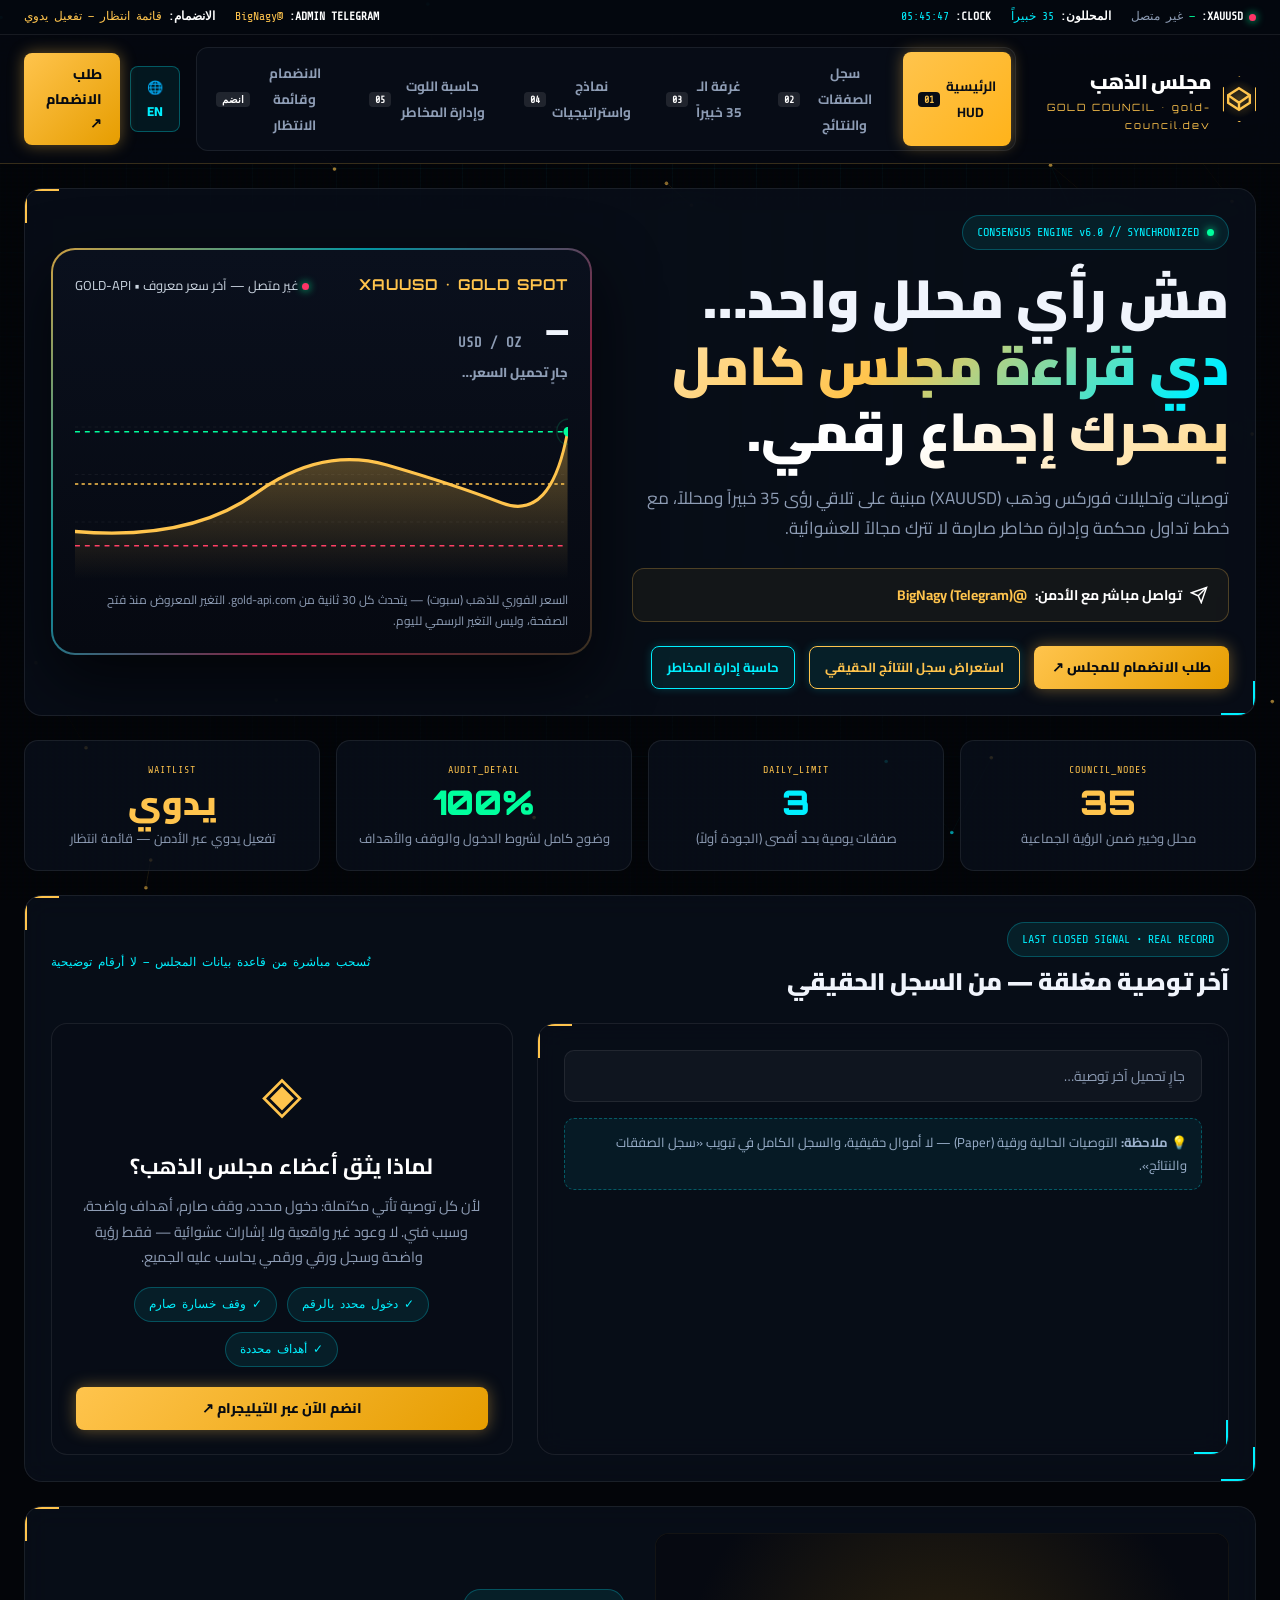
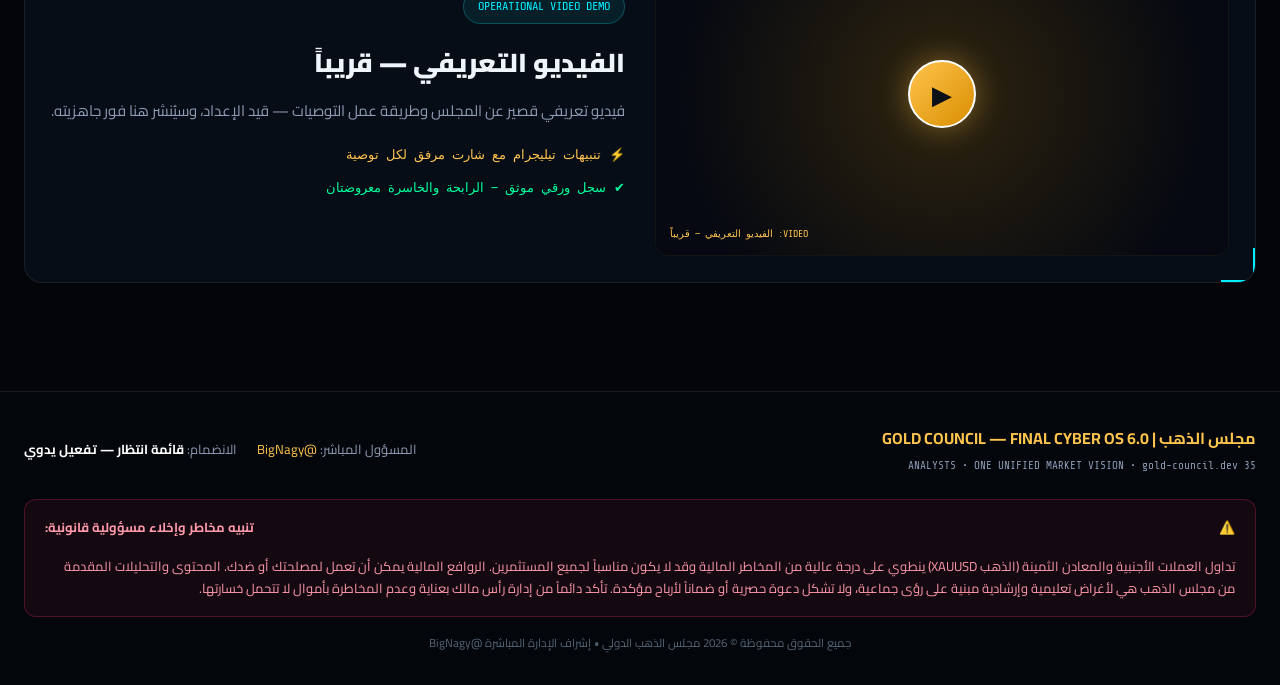
==== commit e9b410e6: "Homepage: full AR/EN language toggle + remove download button - Full i18n: 145-string AR/EN dictiona" ====
--- a/site/index.html
+++ b/site/index.html
@@ -463,10 +463,6 @@
 
     <div class="action-btns">
       <button class="lang-btn" id="langBtn" onclick="toggleLang()">🌐 EN</button>
-      <button class="btn-dl" onclick="downloadCurrentCode()">
-        <svg width="15" height="15" viewBox="0 0 24 24" fill="none" stroke="currentColor" stroke-width="2.5"><path d="M21 15v4a2 2 0 0 1-2 2H5a2 2 0 0 1-2-2v-4"></path><polyline points="7 10 12 15 17 10"></polyline><line x1="12" y1="15" x2="12" y2="3"></line></svg>
-        تحميل الملف كاملاً
-      </button>
       <a class="btn-cta" href="https://t.me/BigNagy" target="_blank">
         طلب الانضمام ↗
       </a>
@@ -629,7 +625,7 @@
       <div style="display:grid;grid-template-columns:1fr 1fr;gap:30px;align-items:center">
         <div class="video-preview-box">
           <div class="video-bg-placeholder"></div>
-          <button class="play-btn-cyber" onclick="alert('الفيديو التعريفي قيد الإعداد — سيُنشر هنا فور جاهزيته.')">
+          <button class="play-btn-cyber" onclick="gcVideoSoon()">
             ▶
           </button>
           <div style="position:absolute;bottom:12px;left:14px;font-family:var(--font-mono);font-size:10px;color:var(--gold)">
@@ -948,11 +944,37 @@
 // On failure the LAST KNOWN price stays on screen and the status
 // flips to OFFLINE — never a simulated price.
 let firstGoldPrice = null;
-async function fetchGoldPrice(){
+let lastGoldPrice = null;
+let lastGoldOk = false;
+let lastGoldTime = null;
+function gcRefreshPriceTexts(){
   const dot = document.getElementById('priceDot');
   const statusEl = document.getElementById('priceStatus');
   const teleDot = document.getElementById('teleDot');
   const teleStatus = document.getElementById('teleStatus');
+  const chg = document.getElementById('priceChange');
+  const upd = document.getElementById('priceUpdated');
+  if(lastGoldOk){
+    if(teleStatus) teleStatus.textContent = gcT('مباشر');
+    if(statusEl) statusEl.textContent = gcT('مباشر • GOLD-API');
+    if(dot) dot.style.background = 'var(--green)';
+    if(teleDot) teleDot.style.background = 'var(--green)';
+    if(firstGoldPrice !== null && lastGoldPrice !== null && chg){
+      const diff = lastGoldPrice - firstGoldPrice;
+      const pct = firstGoldPrice ? (diff / firstGoldPrice * 100) : 0;
+      const sign = diff >= 0 ? '▲ +' : '▼ ';
+      chg.textContent = sign + Math.abs(diff).toFixed(2) + ' (' + (diff >= 0 ? '+' : '') + pct.toFixed(2) + '%) ' + gcT('منذ فتح الصفحة');
+      chg.style.color = diff >= 0 ? 'var(--green)' : 'var(--red)';
+    }
+    if(upd && lastGoldTime) upd.textContent = gcT('آخر تحديث: ') + lastGoldTime + gcT(' — المصدر: gold-api.com (سبوت، وليس عقوداً آجلة)');
+  } else {
+    if(teleStatus) teleStatus.textContent = gcT('غير متصل');
+    if(statusEl) statusEl.textContent = gcT('غير متصل — آخر سعر معروف');
+    if(dot) dot.style.background = 'var(--red)';
+    if(teleDot) teleDot.style.background = 'var(--red)';
+  }
+}
+async function fetchGoldPrice(){
   try{
     const res = await fetch('https://api.gold-api.com/price/XAU');
     if(!res.ok) throw new Error('HTTP ' + res.status);
@@ -960,33 +982,20 @@
     const price = Number(data.price);
     if(!isFinite(price)) throw new Error('bad price');
     if(firstGoldPrice === null) firstGoldPrice = price;
+    lastGoldPrice = price;
+    lastGoldOk = true;
+    lastGoldTime = new Date().toLocaleTimeString('en-GB');
     const formatted = price.toLocaleString('en-US', {minimumFractionDigits: 2, maximumFractionDigits: 2});
     const pElem = document.getElementById('priceVal');
     if(pElem) pElem.textContent = formatted;
     const tElem = document.getElementById('telePrice');
     if(tElem) tElem.textContent = '$' + formatted;
-    if(teleStatus) teleStatus.textContent = 'مباشر';
-    if(statusEl) statusEl.textContent = 'مباشر • GOLD-API';
-    if(dot) dot.style.background = 'var(--green)';
-    if(teleDot) teleDot.style.background = 'var(--green)';
-    const chg = document.getElementById('priceChange');
-    if(chg){
-      const diff = price - firstGoldPrice;
-      const pct = firstGoldPrice ? (diff / firstGoldPrice * 100) : 0;
-      const sign = diff >= 0 ? '▲ +' : '▼ ';
-      chg.textContent = sign + Math.abs(diff).toFixed(2) + ' (' + (diff >= 0 ? '+' : '') + pct.toFixed(2) + '%) منذ فتح الصفحة';
-      chg.style.color = diff >= 0 ? 'var(--green)' : 'var(--red)';
-    }
-    const upd = document.getElementById('priceUpdated');
-    if(upd) upd.textContent = 'آخر تحديث: ' + new Date().toLocaleTimeString('en-GB') + ' — المصدر: gold-api.com (سبوت، وليس عقوداً آجلة)';
+    gcRefreshPriceTexts();
   }catch(e){
-    if(statusEl) statusEl.textContent = 'غير متصل — آخر سعر معروف';
-    if(teleStatus) teleStatus.textContent = 'غير متصل';
-    if(dot) dot.style.background = 'var(--red)';
-    if(teleDot) teleDot.style.background = 'var(--red)';
+    lastGoldOk = false;
+    gcRefreshPriceTexts();
   }
 }
-fetchGoldPrice();
 setInterval(fetchGoldPrice, 30000);
 
 // Risk & Lot Calculator
@@ -1000,59 +1009,231 @@
   lot = Math.max(0.01, Math.round(lot * 100) / 100);
 
   document.getElementById('resLot').innerText = lot.toFixed(2);
-  document.getElementById('resMoneyRisk').innerText = 'المبلغ المعرض للمخاطرة: $' + moneyRisk.toFixed(2);
+  document.getElementById('resMoneyRisk').innerText = gcT('المبلغ المعرض للمخاطرة: $') + moneyRisk.toFixed(2);
 }
 
 // 35 Analyst Nodes — the REAL agent roster (names + layers, no invented scores)
-const GC_AGENTS = [
-  ['R0','النظام والاتجاه العام','L0'],['N0','حظر الأخبار','L0'],['R1','الصدمات','L0'],['R2','السيولة','L0'],
-  ['C1','الاقتصاد الكلي','L1'],['C2','المعنويات','L1'],['C3','الجيوسياسة','L1'],['C4','الأجندة الاقتصادية','L1'],['C5','تقارير COT','L1'],['C6','الأسواق المترابطة','L1'],['C7','النفط','L1'],
-  ['S1','الدعم والمقاومة','L2'],['S2','فيبوناتشي','L2'],['S3a','النماذج التوافقية','L2'],['S3b','النماذج الكلاسيكية','L2'],['S4a','السيولة الذكية SMC','L2'],['S4b','وايكوف','L2'],['S4c','موجات إليوت','L2'],['S5a','الزخم','L2'],['S5b','الاتجاه','L2'],['S5c','التذبذب','L2'],['S6','زوايا جان','L2'],['S10','التدفقات','L2'],['S11','الشموع','L2'],['S12','بروفايل الحجم','L2'],['S13','الموسمية','L2'],
-  ['X1','جدران العرض والطلب','L3'],['X2','دلتا الصفقات','L3'],['X3','تدفق الأوامر','L3'],
-  ['M1','الحكم والقرار','L4'],['M2','إدارة المخاطر','L4'],['M3','محامي الشيطان','L4'],['E1','المقيّم وبوابة النشر','L4'],['E2','المحسّن','L4'],['J1','محلل السجل والتعلم','L4']
-];
+const GC_AGENTS = [["R0", "النظام والاتجاه العام", "Regime & overall trend", "L0"], ["N0", "حظر الأخبار", "News blackout", "L0"], ["R1", "الصدمات", "Shocks", "L0"], ["R2", "السيولة", "Liquidity", "L0"], ["C1", "الاقتصاد الكلي", "Macroeconomics", "L1"], ["C2", "المعنويات", "Sentiment", "L1"], ["C3", "الجيوسياسة", "Geopolitics", "L1"], ["C4", "الأجندة الاقتصادية", "Economic calendar", "L1"], ["C5", "تقارير COT", "COT reports", "L1"], ["C6", "الأسواق المترابطة", "Intermarket", "L1"], ["C7", "النفط", "Oil", "L1"], ["S1", "الدعم والمقاومة", "Support & resistance", "L2"], ["S2", "فيبوناتشي", "Fibonacci", "L2"], ["S3a", "النماذج التوافقية", "Harmonic patterns", "L2"], ["S3b", "النماذج الكلاسيكية", "Classical patterns", "L2"], ["S4a", "السيولة الذكية SMC", "Smart Money SMC", "L2"], ["S4b", "وايكوف", "Wyckoff", "L2"], ["S4c", "موجات إليوت", "Elliott waves", "L2"], ["S5a", "الزخم", "Momentum", "L2"], ["S5b", "الاتجاه", "Trend", "L2"], ["S5c", "التذبذب", "Volatility", "L2"], ["S6", "زوايا جان", "Gann angles", "L2"], ["S10", "التدفقات", "Flows", "L2"], ["S11", "الشموع", "Candles", "L2"], ["S12", "بروفايل الحجم", "Volume profile", "L2"], ["S13", "الموسمية", "Seasonality", "L2"], ["X1", "جدران العرض والطلب", "Supply/demand walls", "L3"], ["X2", "دلتا الصفقات", "Trade delta", "L3"], ["X3", "تدفق الأوامر", "Order flow", "L3"], ["M1", "الحكم والقرار", "Arbiter & decision", "L4"], ["M2", "إدارة المخاطر", "Risk management", "L4"], ["M3", "محامي الشيطان", "Devil's advocate", "L4"], ["E1", "المقيّم وبوابة النشر", "Evaluator & publishing gate", "L4"], ["E2", "المحسّن", "Optimizer", "L4"], ["J1", "محلل السجل والتعلم", "Journal analyst & learning", "L4"]];
 function initNodes(){
   const container = document.getElementById('nodesContainer');
   if(!container) return;
   container.innerHTML = GC_AGENTS.map(function(a, i){
-    return '<div class="node-card"><div class="node-top"><span class="node-id">NODE #' + String(i+1).padStart(2,'0') + ' · ' + a[0] + '</span><span class="node-status"></span></div><div class="node-name">' + a[0] + '</div><div class="node-spec">' + a[1] + '</div><div class="node-score">الطبقة ' + a[2] + '</div></div>';
+    const role = gcLang === 'ar' ? a[1] : a[2];
+    const layer = (gcLang === 'ar' ? 'الطبقة ' : 'Layer ') + a[3];
+    return '<div class="node-card"><div class="node-top"><span class="node-id">NODE #' + String(i+1).padStart(2,'0') + ' · ' + a[0] + '</span><span class="node-status"></span></div><div class="node-name">' + a[0] + '</div><div class="node-spec">' + role + '</div><div class="node-score">' + layer + '</div></div>';
   }).join('');
 }
 
-// Language Switcher (AR <-> EN)
-let currentLang = 'ar';
+
+// ---- Full AR/EN i18n ----
+const GC_I18N = {
+  "جارٍ تهيئة واجهة مجلس الذهب الشاملة…": "Initializing the Gold Council terminal…",
+  "جارٍ التحميل…": "Loading…",
+  "المحللون:": "Analysts:",
+  "35 خبيراً": "35 experts",
+  "الانضمام:": "Joining:",
+  "قائمة انتظار — تفعيل يدوي": "Waitlist — manual activation",
+  "مجلس الذهب": "Gold Council",
+  "الرئيسية HUD": "Home HUD",
+  "سجل الصفقات والنتائج": "Signals & Results Journal",
+  "غرفة الـ 35 خبيراً": "The 35 Experts Room",
+  "نماذج واستراتيجيات": "Models & Strategies",
+  "حاسبة اللوت وإدارة المخاطر": "Lot & Risk Management Calculator",
+  "الانضمام وقائمة الانتظار": "Join & Waitlist",
+  "انضم": "Join",
+  "طلب الانضمام ↗": "Request to Join ↗",
+  "مش رأي محلل واحد…": "Not one analyst's opinion…",
+  "دي قراءة مجلس كامل بمحرك إجماع رقمي.": "It's a whole council's vision via a digital consensus engine.",
+  "توصيات وتحليلات فوركس وذهب (XAUUSD) مبنية على تلاقي رؤى 35 خبيراً ومحللاً، مع خطط تداول محكمة وإدارة مخاطر صارمة لا تترك مجالاً للعشوائية.": "Forex and gold (XAUUSD) signals and analysis built on the combined vision of 35 experts and analysts, with disciplined trade plans and strict risk management that leaves no room for randomness.",
+  "طلب الانضمام للمجلس ↗": "Request to Join the Council ↗",
+  "استعراض سجل النتائج الحقيقي": "View the Real Results Journal",
+  "حاسبة إدارة المخاطر": "Risk Calculator",
+  "جارٍ تحميل السعر…": "Loading price…",
+  "السعر الفوري للذهب (سبوت) — يتحدث كل 30 ثانية من gold-api.com. التغير المعروض منذ فتح الصفحة، وليس التغير الرسمي لليوم.": "Gold spot price — updates every 30 seconds from gold-api.com. The change shown is since the page opened, not the official daily change.",
+  "محلل وخبير ضمن الرؤية الجماعية": "analysts and experts in the collective vision",
+  "صفقات يومية بحد أقصى (الجودة أولاً)": "trades per day max (quality first)",
+  "وضوح كامل لشروط الدخول والوقف والأهداف": "full clarity of entry, stop and target conditions",
+  "يدوي": "Manual",
+  "تفعيل يدوي عبر الأدمن — قائمة انتظار": "Manual activation via the admin — waitlist",
+  "آخر توصية مغلقة — من السجل الحقيقي": "Latest Closed Signal — From the Real Journal",
+  "تُسحب مباشرة من قاعدة بيانات المجلس — لا أرقام توضيحية": "Pulled live from the Council's database — no illustrative numbers",
+  "جارٍ تحميل آخر توصية…": "Loading the latest signal…",
+  "ملاحظة:": "Note:",
+  "التوصيات الحالية ورقية (Paper) — لا أموال حقيقية، والسجل الكامل في تبويب «سجل الصفقات والنتائج».": "Current signals are paper (Paper) — no real money. The full journal is in the «Signals & Results Journal» tab.",
+  "لماذا يثق أعضاء مجلس الذهب؟": "Why do Gold Council members trust us?",
+  "لأن كل توصية تأتي مكتملة: دخول محدد، وقف صارم، أهداف واضحة، وسبب فني. لا وعود غير واقعية ولا إشارات عشوائية — فقط رؤية واضحة وسجل ورقي ورقمي يحاسب عليه الجميع.": "Because every signal comes complete: a defined entry, a strict stop, clear targets, and a technical reason. No unrealistic promises, no random signals — just a clear vision and a paper and digital journal everyone can hold us to.",
+  "✓ دخول محدد بالرقم": "✓ Defined entry price",
+  "✓ وقف خسارة صارم": "✓ Strict stop loss",
+  "✓ أهداف محددة": "✓ Defined targets",
+  "انضم الآن عبر التيليجرام ↗": "Join Now via Telegram ↗",
+  "VIDEO: الفيديو التعريفي — قريباً": "VIDEO: Intro video — coming soon",
+  "الفيديو التعريفي — قريباً": "Intro Video — Coming Soon",
+  "فيديو تعريفي قصير عن المجلس وطريقة عمل التوصيات — قيد الإعداد، وسيُنشر هنا فور جاهزيته.": "A short intro video about the Council and how signals work — in preparation, and will be published here as soon as it is ready.",
+  "تنبيهات تيليجرام مع شارت مرفق لكل توصية": "Telegram alerts with an attached chart for every signal",
+  "سجل ورقي موثق — الرابحة والخاسرة معروضتان": "Documented paper journal — winners and losers both shown",
+  "سجل حقيقي وشفاف… حتى الخسارة معروضة قبل الربح": "A real, transparent journal… even losses are shown before wins",
+  "أرقام ونتائج موثقة — لا أرباح وهمية، ولا صفقات مخفية. السجل هو الحجة الوحيدة التي نعترف بها.": "Documented figures and results — no fake profits, no hidden trades. The journal is the only proof we recognize.",
+  "● سجل معتمد ومحدث 2026": "● Certified journal, updated 2026",
+  "● PAPER AUDIT — نتائج مرحلة التوثيق الورقي": "● PAPER AUDIT — Paper-documentation phase results",
+  "متوسط العائد لكل صفقة مغلقة · إجمالي المحقق:": "Average return per closed trade · Total realized:",
+  "إجمالي الصفقات المغلقة": "Total closed trades",
+  "نسبة الربح والخسارة": "Win / loss split",
+  "نسبة الفوز (Win Rate)": "Win rate",
+  "موثقة": "documented",
+  "الدلالة الإحصائية": "Statistical significance",
+  "قواعد النشر والشفافية الصارمة": "Strict publishing and transparency rules",
+  "كل صفقة تدون كما حدثت تماماً — بلا تجميل أو إعادة تسعير.": "Every trade is recorded exactly as it happened — no beautifying, no re-pricing.",
+  "TP1 — الأهداف الأولى": "TP1 — First targets",
+  "Stop Loss — وقف الخسارة": "Stop Loss — loss stops",
+  "الصفقات المنتهية بالدخول": "Expired trades",
+  "القاعدة الذهبية": "The golden rule",
+  "إدارة المخاطر تسبق البحث عن الربح": "Risk management comes before chasing profit",
+  "الصفقات المغلقة — السجل الورقي الحقيقي": "Closed Trades — The Real Paper Journal",
+  "التاريخ": "Date",
+  "الأداة / الزوج": "Instrument / Pair",
+  "الاتجاه": "Direction",
+  "الدخول": "Entry",
+  "الوقف SL": "Stop SL",
+  "الأهداف TP1 · TP2": "Targets TP1 · TP2",
+  "النتيجة": "Result",
+  "العائد": "Return",
+  "جارٍ تحميل السجل الحقيقي من قاعدة البيانات…": "Loading the real journal from the database…",
+  "مرحلة ورقية (Paper) — لا أموال حقيقية. الأرقام من قاعدة بيانات مجلس الذهب (Supabase) وتتحدث تلقائياً كل ساعة.": "Paper phase (Paper) — no real money. Figures come from the Gold Council database (Supabase) and update automatically every hour.",
+  "شبكة العقد التحليلية الـ 35 (Analyst Nodes)": "The 35 Analyst Nodes Network",
+  "تلاقي مدارس التحليل المختلفة (SMC, Order Flow, Macro, Wyckoff) لضمان اتخاذ قرار جماعي مدروس.": "Different analysis schools meet (SMC, Order Flow, Macro, Wyckoff) to ensure a considered collective decision.",
+  "● 35 خبيراً — أسماء الوكلاء الحقيقية": "● 35 experts — the real agents' names",
+  "ركائز العمل واستراتيجيات التحليل المؤسسي": "Working Pillars and Institutional Analysis Strategies",
+  "المنهجية الفنية المتبعة قبل إصدار أي توصية لضمان أعلى درجات الانضباط المالي:": "The technical methodology followed before issuing any signal, to guarantee the highest financial discipline:",
+  "01 / التحليل الجماعي (Sync)": "01 / Collective Analysis (Sync)",
+  "قراءة متعددة للسوق تجمع وجهات نظر 35 محللاً قبل طرح التوصية، والخلاف يحسم بالأرقام والنسب لا بالصوت الأعلى.": "A multi-angle market read that gathers 35 analysts' views before a signal is proposed; disagreements are settled by numbers and ratios, not the loudest voice.",
+  "02 / خطة تداول متكاملة (Plan)": "02 / Complete Trade Plan (Plan)",
+  "نقطة دخول، وقف خسارة، وهدفان (TP1/TP2)، مع رسم بياني واضح وشرح الفكرة لتعرف سبب الدخول وموعد الخروج قبل الضغط على الزر.": "An entry point, a stop loss, and two targets (TP1/TP2), with a clear chart and an explanation of the idea, so you know why to enter and when to exit before pressing the button.",
+  "03 / الانتقائية في الفرص (Filter)": "03 / Selectivity in Opportunities (Filter)",
+  "بحد أقصى ثلاث توصيات يومياً. إن لم توجد فرصة قوية تستحق المخاطرة فلا توجد توصية — فالصمت قرار مدروس وليس غياباً.": "A maximum of three signals per day. If there is no strong opportunity worth the risk, there is no signal — silence is a considered decision, not an absence.",
+  "04 / سجل نتائج مفتوح (Ledger)": "04 / Open Results Journal (Ledger)",
+  "عرض الصفقات الرابحة والخاسرة بوضوح تام دون إخفاء النتائج السلبية، فالسجل هو البرهان الوحيد على المصداقية.": "Winning and losing trades shown in full clarity without hiding negative results — the journal is the only proof of credibility.",
+  "05 / إدارة المخاطر (Risk)": "05 / Risk Management (Risk)",
+  "مستويات وقف وأهداف محددة والتزام بحجم مخاطرة لا يتجاوز 1-2% لكل صفقة — حماية رأس المال مقدمة على مضاعفة الأرباح.": "Defined stop and target levels and a commitment to risk no more than 1–2% per trade — protecting capital comes before multiplying profits.",
+  "06 / اشتراك بإشراف الأدمن (Access)": "06 / Admin-Supervised Access (Access)",
+  "تفعيل ومتابعة يدوية مباشرة من مسؤول القناة بعد مراجعة الطلب لضمان انضباط الأعضاء. الأدمن المباشر:": "Manual activation and follow-up directly by the channel admin after reviewing the request, to keep members disciplined. Direct admin:",
+  "حاسبة إدارة المخاطر وتحديد حجم اللوت الذكي": "Risk Management & Smart Lot Size Calculator",
+  "حدد حجم العقد المناسب بدقة قبل فتح أي صفقة على الذهب XAUUSD لحماية رصيد حسابك:": "Determine the right contract size precisely before opening any XAUUSD gold trade, to protect your account balance:",
+  "رأس المال الإجمالي (USD):": "Total capital (USD):",
+  "نسبة المخاطرة المقبولة للصفقة (%):": "Acceptable risk per trade (%):",
+  "عدد نقاط وقف الخسارة (Stop Loss Pips):": "Stop-loss distance (pips):",
+  "إعادة الحساب اللحظي": "Recalculate Instantly",
+  "عقد موصى به (Standard Lot) على الذهب XAUUSD": "Recommended contract (Standard Lot) on XAUUSD gold",
+  "الانضمام إلى مجلس الذهب — قائمة انتظار": "Joining Gold Council — Waitlist",
+  "المرحلة الحالية: ورقية (Paper)": "Current phase: paper (Paper)",
+  "الانضمام — قائمة انتظار": "Joining — Waitlist",
+  "تفعيل يدوي": "Manual activation",
+  "عبر الأدمن": "via the admin",
+  "لا اشتراكات مدفوعة قبل اكتمال شهر التوثيق الورقي وإثبات الحافة الإحصائية. انضم لقائمة الانتظار وسيتواصل معك الأدمن مباشرة.": "No paid subscriptions before the paper-documentation month is complete and a statistical edge is proven. Join the waitlist and the admin will contact you directly.",
+  "⚡ 1 إلى 3 توصيات يومياً": "⚡ 1 to 3 signals per day",
+  "على الذهب XAUUSD — كحد أقصى": "on XAUUSD gold — maximum",
+  "📊 شارت وشرح فني": "📊 Chart and technical explanation",
+  "مع كل توصية": "with every signal",
+  "🔒 سجل ورقي موثق": "🔒 Documented paper journal",
+  "— الرابحة والخاسرة معروضتان": "— winners and losers both shown",
+  "طلب الانضمام عبر التيليجرام ↗": "Request to Join via Telegram ↗",
+  "الأسئلة الشائعة حول المجلس والتوصيات": "Frequently Asked Questions About the Council and Signals",
+  "هل التوصيات للذهب فقط؟": "Are the signals for gold only?",
+  "التركيز الأساسي والمحوري على الذهب XAUUSD، مع إمكانية نشر فرص فوركس انتقائية أخرى (مثل EURUSD / GBPUSD) بعد إثبات الحافة على الذهب أولاً، عندما تنطبق عليها معايير إجماع المجلس.": "The main and central focus is XAUUSD gold, with the possibility of publishing other selective forex opportunities (such as EURUSD / GBPUSD) after proving the edge on gold first, when they meet the Council's consensus criteria.",
+  "كم توصية يتم نشرها يومياً؟": "How many signals are published daily?",
+  "بحد أقصى ثلاث توصيات يومياً، وقد يقل العدد أو لا توجد أي توصية إطلاقاً في الأيام المتذبذبة حفاظاً على رأس المال وعدم التورط في صفقات غير واضحة المعالم.": "A maximum of three signals per day; the number may be lower, or there may be no signal at all on choppy days, to protect capital and avoid unclear trades.",
+  "هل يوجد سجل معتمد ومفتوح للنتائج؟": "Is there a certified, open results journal?",
+  "نعم، السجل الورقي والرقمي معروض بشفافية تامة في تبويب \"سجل الصفقات\"، متضمناً نقاط الدخول، وقف الخسارة، والصفقات الرابحة والخاسرة على حد سواء.": "Yes, the paper and digital journal is shown with full transparency in the 'Signals Journal' tab, including entry points, stop losses, and winning and losing trades alike.",
+  "هل تضمن التوصيات تحقيق أرباح مؤكدة؟": "Do the signals guarantee profits?",
+  "لا توجد أي توصية تضمن الربح في الأسواق المالية. التداول ينطوي على مخاطر، وإدارة رأس المال والالتزام الصارم باللوت المحسوب هي خط الدفاع الأول لأي متداول ناجح.": "No signal guarantees profit in the financial markets. Trading involves risk, and capital management plus strict commitment to the calculated lot size is any successful trader's first line of defense.",
+  "مجلس الذهب | GOLD COUNCIL — FINAL CYBER OS 6.0": "Gold Council | GOLD COUNCIL — FINAL CYBER OS 6.0",
+  "المسؤول المباشر:": "Direct admin:",
+  "تنبيه مخاطر وإخلاء مسؤولية قانونية:": "Risk warning and legal disclaimer:",
+  "تداول العملات الأجنبية والمعادن الثمينة (الذهب XAUUSD) ينطوي على درجة عالية من المخاطر المالية وقد لا يكون مناسباً لجميع المستثمرين. الروافع المالية يمكن أن تعمل لمصلحتك أو ضدك. المحتوى والتحليلات المقدمة من مجلس الذهب هي لأغراض تعليمية وإرشادية مبنية على رؤى جماعية، ولا تشكل دعوة حصرية أو ضماناً لأرباح مؤكدة. تأكد دائماً من إدارة رأس مالك بعناية وعدم المخاطرة بأموال لا تتحمل خسارتها.": "Trading foreign currencies and precious metals (XAUUSD gold) involves a high degree of financial risk and may not be suitable for all investors. Leverage can work for you or against you. The content and analysis provided by Gold Council are for educational and guidance purposes based on collective views, and do not constitute an exclusive invitation or a guarantee of assured profits. Always manage your capital carefully and never risk money you cannot afford to lose.",
+  "جميع الحقوق محفوظة © 2026 مجلس الذهب الدولي • إشراف الإدارة المباشرة @BigNagy": "All rights reserved © 2026 Gold Council International • Under the direct supervision of @BigNagy",
+  "تواصل مباشر مع الأدمن:": "Direct contact with the admin:",
+  "مباشر": "Live",
+  "غير متصل": "Offline",
+  "مباشر • GOLD-API": "Live • GOLD-API",
+  "غير متصل — آخر سعر معروف": "Offline — last known price",
+  "منذ فتح الصفحة": "since page opened",
+  "آخر تحديث: ": "Last update: ",
+  " — المصدر: gold-api.com (سبوت، وليس عقوداً آجلة)": " — Source: gold-api.com (spot, not futures)",
+  " — البيانات من قاعدة بيانات مجلس الذهب (Supabase)": " — Data from the Gold Council database (Supabase)",
+  "المبلغ المعرض للمخاطرة: $": "Amount at risk: $",
+  "تعذر تحميل السجل الحقيقي — تحقق من الاتصال وأعد تحميل الصفحة.": "Could not load the real journal — check your connection and reload the page.",
+  "صفقات": "trades",
+  "رابحة": "winners",
+  "خاسرة": "losers",
+  "منتهية": "expired",
+  "هدف أول": "First target",
+  "وقف خسارة": "Stop loss",
+  "شراء": "Buy",
+  "بيع": "Sell",
+  "الهدف الأول TP1": "First Target TP1",
+  "الهدف الثاني TP2": "Second Target TP2",
+  "الفيديو التعريفي قيد الإعداد — سيُنشر هنا فور جاهزيته.": "The intro video is in preparation — it will be published here as soon as it is ready."
+};
+const GC_TITLE_AR = "مجلس الذهب | GOLD COUNCIL — Ultimate Cyber Terminal OS 6.0";
+const GC_TITLE_EN = "Gold Council | GOLD COUNCIL — Ultimate Cyber Terminal OS 6.0";
+const GC_META_AR = "مجلس الذهب — تحليلات وتوصيات XAUUSD برؤية جماعية من 35 خبيراً، سعر ذهب فوري مباشر، سجل نتائج ورقي شفاف من قاعدة البيانات، وحاسبة مخاطر ذكية. الإشراف المباشر @BigNagy";
+const GC_META_EN = "Gold Council — XAUUSD analysis and signals from 35 experts, a live gold spot price, a transparent paper journal from the database, and a smart risk calculator. Direct supervision @BigNagy";
+let gcLang = 'ar';
+try { gcLang = localStorage.getItem('gc-lang') || 'ar'; } catch(e) { gcLang = 'ar'; }
+if(gcLang !== 'ar' && gcLang !== 'en') gcLang = 'ar';
+function gcT(ar){
+  if(gcLang === 'ar') return ar;
+  return GC_I18N[ar] !== undefined ? GC_I18N[ar] : ar;
+}
+function gcApplyLang(){
+  document.documentElement.lang = gcLang;
+  document.documentElement.dir = gcLang === 'ar' ? 'rtl' : 'ltr';
+  document.title = gcLang === 'ar' ? GC_TITLE_AR : GC_TITLE_EN;
+  const meta = document.querySelector('meta[name="description"]');
+  if(meta) meta.setAttribute('content', gcLang === 'ar' ? GC_META_AR : GC_META_EN);
+  const langBtn = document.getElementById('langBtn');
+  if(langBtn) langBtn.textContent = gcLang === 'ar' ? '🌐 EN' : '🌐 عربي';
+  // Walk every body text node; swap exact matches (both directions).
+  const inv = {};
+  for(const k in GC_I18N) inv[GC_I18N[k]] = k;
+  const walker = document.createTreeWalker(document.body, NodeFilter.SHOW_TEXT, {
+    acceptNode: function(node){
+      const p = node.parentElement;
+      if(!p) return NodeFilter.FILTER_REJECT;
+      const tag = p.tagName;
+      if(tag === 'SCRIPT' || tag === 'STYLE') return NodeFilter.FILTER_REJECT;
+      if(p.closest('script,style')) return NodeFilter.FILTER_REJECT;
+      return NodeFilter.FILTER_ACCEPT;
+    }
+  });
+  const nodes = [];
+  while(walker.nextNode()) nodes.push(walker.currentNode);
+  nodes.forEach(function(n){
+    const raw = n.nodeValue;
+    const trimmed = raw.trim();
+    if(!trimmed) return;
+    if(gcLang === 'en' && GC_I18N[trimmed] !== undefined) {
+      n.nodeValue = raw.replace(trimmed, GC_I18N[trimmed]);
+    } else if(gcLang === 'ar' && inv[trimmed] !== undefined) {
+      n.nodeValue = raw.replace(trimmed, inv[trimmed]);
+    }
+  });
+  // Re-render every dynamic part in the new language.
+  initNodes();
+  loadJournal();
+  calculateLot();
+  gcRefreshPriceTexts();
+}
+// Language Switcher (AR <-> EN) — full translation, saved per visitor.
 function toggleLang(){
-  const html = document.documentElement;
-  currentLang = currentLang === 'ar' ? 'en' : 'ar';
-  html.lang = currentLang;
-  html.dir = currentLang === 'ar' ? 'rtl' : 'ltr';
-  
-  const langBtn = document.getElementById('langBtn');
-  if(langBtn) langBtn.textContent = currentLang === 'ar' ? '🌐 EN' : '🌐 عربي';
-  
-  const heroT = document.getElementById('heroTitle');
-  if(heroT){
-    if(currentLang === 'en'){
-      heroT.innerHTML = 'Not one analyst’s opinion…<br><span>It’s a whole council’s vision via digital consensus.</span>';
-    } else {
-      heroT.innerHTML = 'مش رأي محلل واحد…<br><span>دي قراءة مجلس كامل بمحرك إجماع رقمي.</span>';
-    }
-  }
-}
-
-// Download Full Code Function
-function downloadCurrentCode(){
-  const fullHtml = '<!doctype html>\n' + document.documentElement.outerHTML;
-  const blob = new Blob([fullHtml], { type: 'text/html;charset=utf-8' });
-  const url = URL.createObjectURL(blob);
-  const a = document.createElement('a');
-  a.href = url;
-  a.download = 'gold-council-terminal-os-6.0.html';
-  document.body.appendChild(a);
-  a.click();
-  document.body.removeChild(a);
-  URL.revokeObjectURL(url);
-}
+  gcLang = gcLang === 'ar' ? 'en' : 'ar';
+  try { localStorage.setItem('gc-lang', gcLang); } catch(e) {}
+  gcApplyLang();
+}
+function gcVideoSoon(){
+  alert(gcT('الفيديو التعريفي قيد الإعداد — سيُنشر هنا فور جاهزيته.'));
+}
+
+// Download removed — visitors must not download the site source.
 
 // Particle & HUD Canvas
 function initCyberCanvas(){
@@ -1118,12 +1299,13 @@
 // Same public key + query as the live site. No invented rows, ever.
 const GC_SB_URL = 'https://xxbtrtdjijrhmcbzmxxm.supabase.co';
 const GC_SB_KEY = 'sb_publishable_gjUSvtuFnrY5kYEsSuo-RA_0hoielo8';
-const DIR_AR_J = { long: 'شراء', short: 'بيع' };
+const GC_DIR = { long: {ar: 'شراء', en: 'Buy'}, short: {ar: 'بيع', en: 'Sell'} };
+function gcDir(d){ const e = GC_DIR[d] || {ar: d, en: d}; return gcLang === 'ar' ? e.ar : e.en; }
 function gcSetupKey(s){ return [s.symbol, s.direction, Number(s.entry), Number(s.stop_loss), Number(s.tp1), Number(s.tp2)].join('|'); }
 function gcResultLabel(s){
-  if(s.status === 'tp1' || s.status === 'tp2') return 'هدف أول';
-  if(s.status === 'sl') return 'وقف خسارة';
-  return 'منتهية';
+  if(s.status === 'tp1' || s.status === 'tp2') return gcT('هدف أول');
+  if(s.status === 'sl') return gcT('وقف خسارة');
+  return gcT('منتهية');
 }
 function gcPnlText(s){
   if(s.pnl_r === null || s.pnl_r === undefined) return '—';
@@ -1155,20 +1337,20 @@
     const setText = function(id, v){ const el = document.getElementById(id); if(el) el.textContent = v; };
     setText('statAvgR', (avg >= 0 ? '+' : '') + avg.toFixed(2));
     setText('statTotalR', (total >= 0 ? '+' : '') + total.toFixed(3) + 'R');
-    setText('statClosed', distinct.length + ' صفقات');
-    setText('statWins', wins + ' رابحة');
-    setText('statLosses', losses + ' خاسرة');
-    setText('statExpired', expired + ' منتهية');
+    setText('statClosed', distinct.length + ' ' + gcT('صفقات'));
+    setText('statWins', wins + ' ' + gcT('رابحة'));
+    setText('statLosses', losses + ' ' + gcT('خاسرة'));
+    setText('statExpired', expired + ' ' + gcT('منتهية'));
     setText('statWinRate', winRate + '%');
     setText('statT', tstat === null ? '—' : tstat.toFixed(2));
     setText('statTp1', '× ' + wins);
     setText('statSl', '× ' + losses);
     setText('statExp', '× ' + expired);
-    setText('journalUpdated', 'آخر تحديث: ' + new Date().toLocaleTimeString('en-GB') + ' — البيانات من قاعدة بيانات مجلس الذهب (Supabase)');
+    setText('journalUpdated', gcT('آخر تحديث: ') + new Date().toLocaleTimeString('en-GB') + gcT(' — البيانات من قاعدة بيانات مجلس الذهب (Supabase)'));
     if(body){
       body.innerHTML = distinct.map(function(s){
         const date = new Date(s.created_at).toLocaleDateString('en-GB');
-        const dir = DIR_AR_J[s.direction] || s.direction;
+        const dir = gcDir(s.direction);
         const cls = s.status === 'sl' ? 'loss' : (s.status === 'expired' ? '' : 'win');
         return '<tr><td class="mono">' + date + '</td><td><b>' + s.symbol + '</b></td><td><span class="badge-tag ' + cls + '">' + dir + '</span></td><td class="mono">' + Number(s.entry).toFixed(2) + '</td><td class="mono" style="color:var(--red)">' + Number(s.stop_loss).toFixed(2) + '</td><td class="mono" style="color:var(--green)">TP1 ' + Number(s.tp1).toFixed(2) + ' · TP2 ' + Number(s.tp2).toFixed(2) + '</td><td><span style="font-weight:700">' + gcResultLabel(s) + '</span></td><td><span style="font-weight:700">' + gcPnlText(s) + '</span></td></tr>';
       }).join('');
@@ -1176,28 +1358,26 @@
     const last = distinct[0];
     const lastBox = document.getElementById('lastSignalRows');
     if(lastBox && last){
-      const dir = DIR_AR_J[last.direction] || last.direction;
+      const dir = gcDir(last.direction);
       lastBox.innerHTML =
-        '<div class="sig-row-item"><span>الاتجاه</span><b class="' + (last.direction === 'short' ? 'red' : 'green') + '">' + dir + ' ' + last.symbol + '</b></div>' +
-        '<div class="sig-row-item"><span>الدخول</span><b class="gold">' + Number(last.entry).toFixed(2) + '</b></div>' +
-        '<div class="sig-row-item"><span>وقف الخسارة</span><b class="red">' + Number(last.stop_loss).toFixed(2) + '</b></div>' +
-        '<div class="sig-row-item"><span>الهدف الأول TP1</span><b class="green">' + Number(last.tp1).toFixed(2) + '</b></div>' +
-        '<div class="sig-row-item"><span>الهدف الثاني TP2</span><b class="green">' + Number(last.tp2).toFixed(2) + '</b></div>' +
-        '<div class="sig-row-item"><span>النتيجة</span><b>' + gcResultLabel(last) + ' (' + gcPnlText(last) + ')</b></div>' +
-        '<div class="sig-row-item"><span>التاريخ</span><b>' + new Date(last.created_at).toLocaleDateString('en-GB') + '</b></div>';
+        '<div class="sig-row-item"><span>' + gcT('الاتجاه') + '</span><b class="' + (last.direction === 'short' ? 'red' : 'green') + '">' + dir + ' ' + last.symbol + '</b></div>' +
+        '<div class="sig-row-item"><span>' + gcT('الدخول') + '</span><b class="gold">' + Number(last.entry).toFixed(2) + '</b></div>' +
+        '<div class="sig-row-item"><span>' + gcT('وقف الخسارة') + '</span><b class="red">' + Number(last.stop_loss).toFixed(2) + '</b></div>' +
+        '<div class="sig-row-item"><span>' + gcT('الهدف الأول TP1') + '</span><b class="green">' + Number(last.tp1).toFixed(2) + '</b></div>' +
+        '<div class="sig-row-item"><span>' + gcT('الهدف الثاني TP2') + '</span><b class="green">' + Number(last.tp2).toFixed(2) + '</b></div>' +
+        '<div class="sig-row-item"><span>' + gcT('النتيجة') + '</span><b>' + gcResultLabel(last) + ' (' + gcPnlText(last) + ')</b></div>' +
+        '<div class="sig-row-item"><span>' + gcT('التاريخ') + '</span><b>' + new Date(last.created_at).toLocaleDateString('en-GB') + '</b></div>';
     }
   }catch(e){
-    if(body) body.innerHTML = '<tr><td colspan="8" style="text-align:center;color:var(--red)">تعذر تحميل السجل الحقيقي — تحقق من الاتصال وأعد تحميل الصفحة.</td></tr>';
+    if(body) body.innerHTML = '<tr><td colspan="8" style="text-align:center;color:var(--red)">' + gcT('تعذر تحميل السجل الحقيقي — تحقق من الاتصال وأعد تحميل الصفحة.') + '</td></tr>';
   }
 }
-loadJournal();
 setInterval(loadJournal, 3600000);
 
 window.addEventListener('DOMContentLoaded', () => {
-  initNodes();
-  calculateLot();
+  gcApplyLang();
+  fetchGoldPrice();
   initCyberCanvas();
-  loadJournal();
 });
 </script>
 </body>
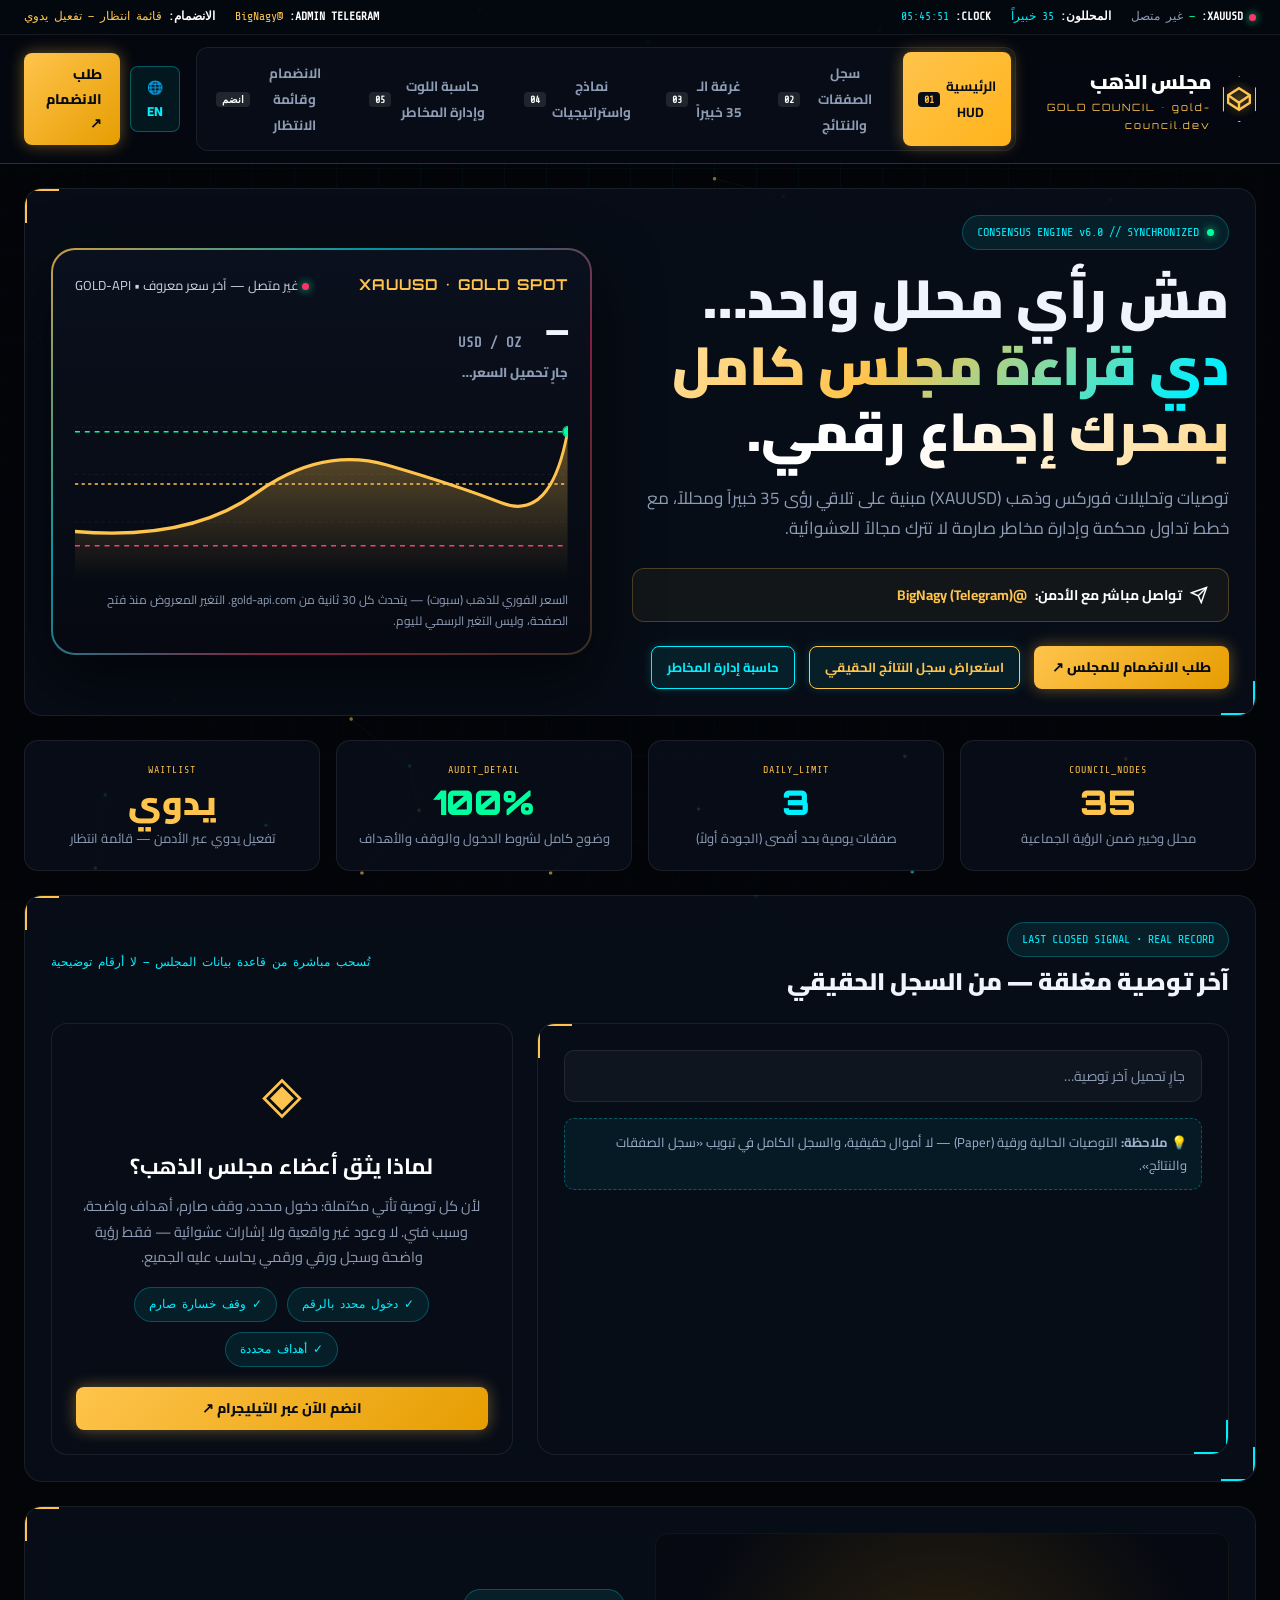
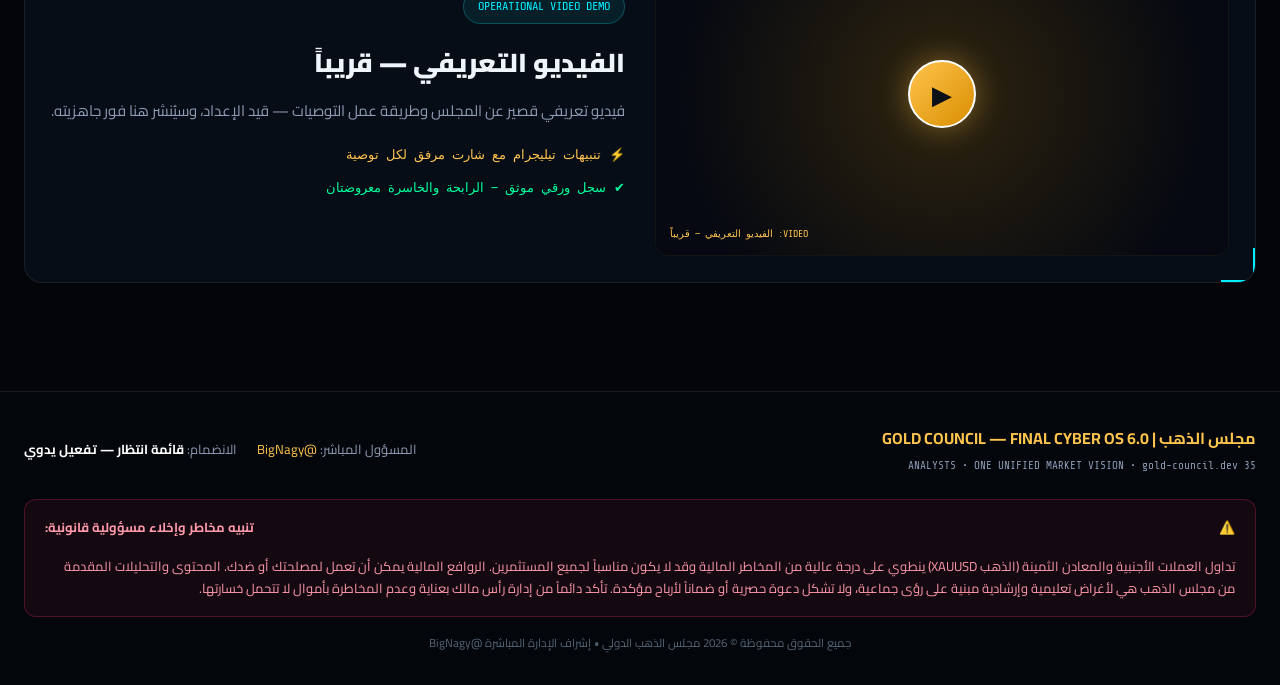
==== commit d5a083c3: "Homepage i18n: fix two Arabic leftovers in EN mode - 'وقف الخسارة' (last-signal card label) was miss" ====
--- a/site/index.html
+++ b/site/index.html
@@ -1167,6 +1167,8 @@
   "منتهية": "expired",
   "هدف أول": "First target",
   "وقف خسارة": "Stop loss",
+  "وقف الخسارة": "Stop Loss",
+  "اختبار t ≈": "t-test ≈",
   "شراء": "Buy",
   "بيع": "Sell",
   "الهدف الأول TP1": "First Target TP1",
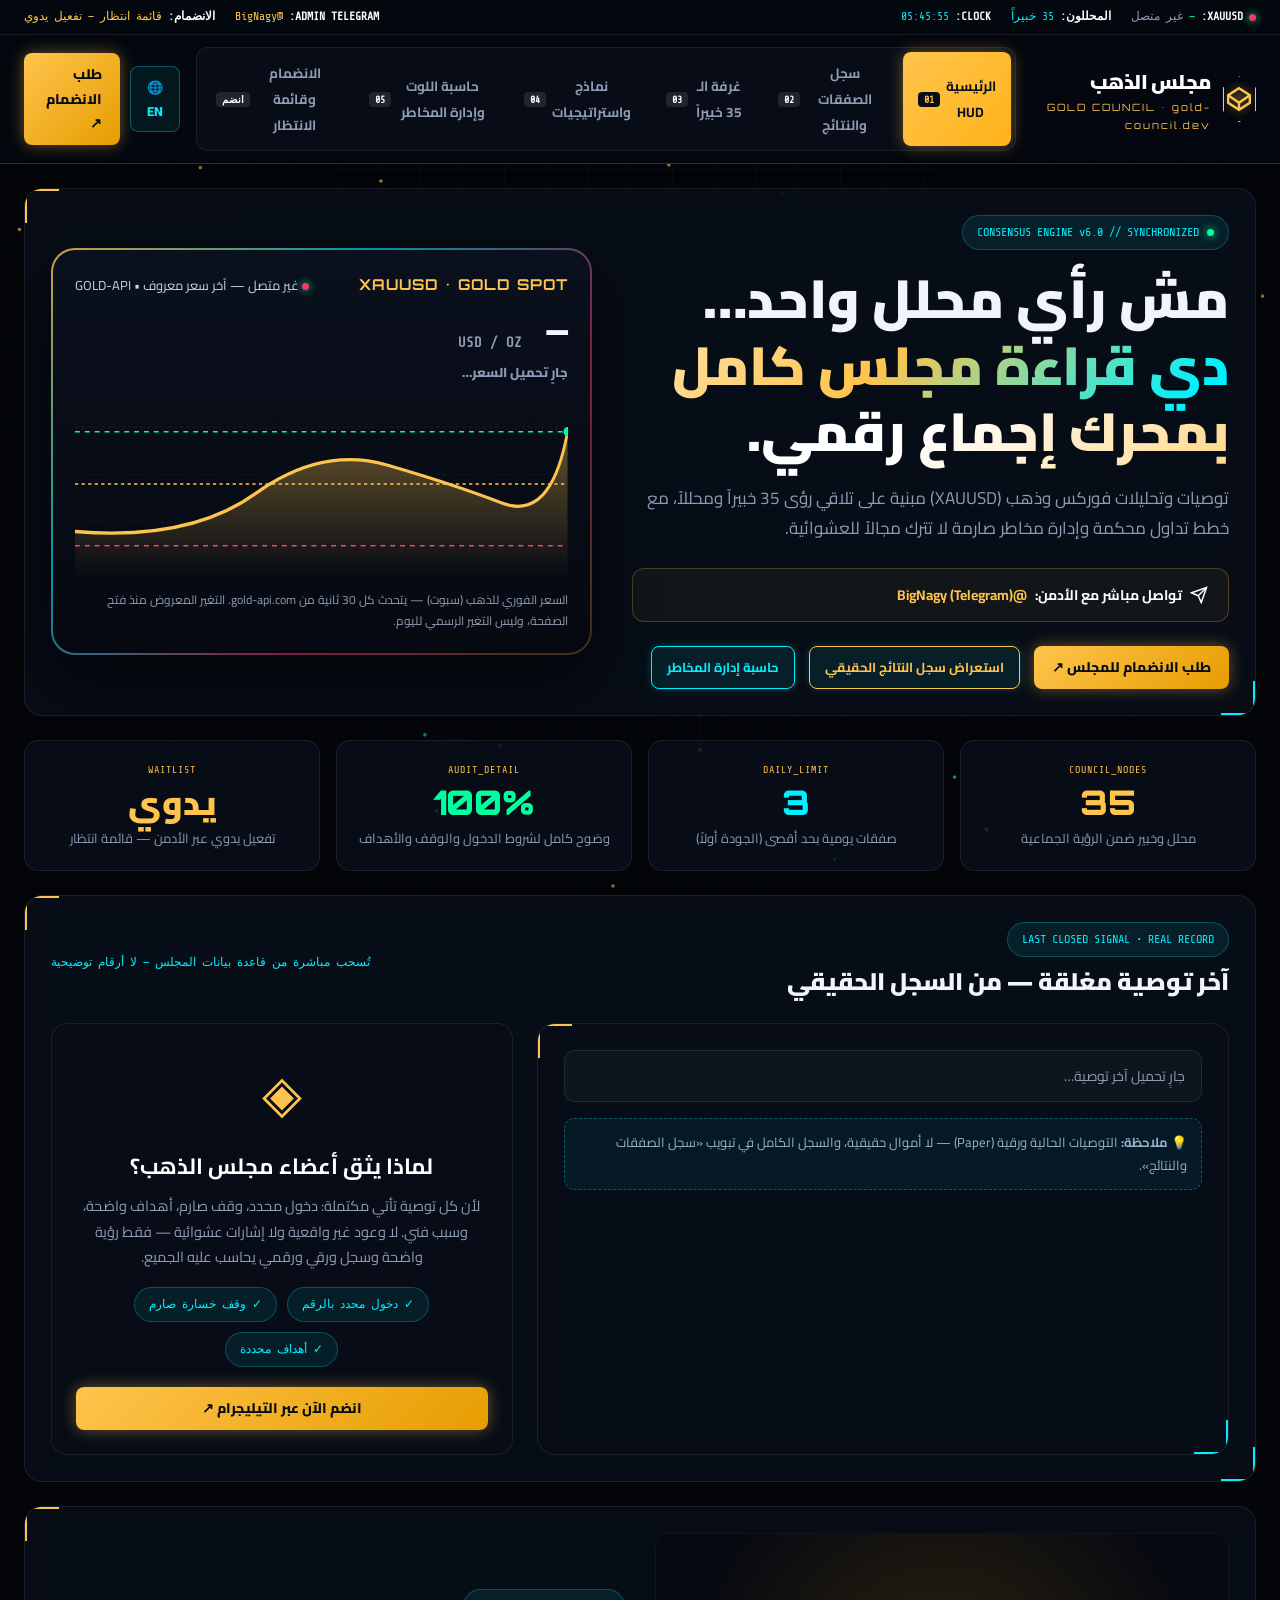
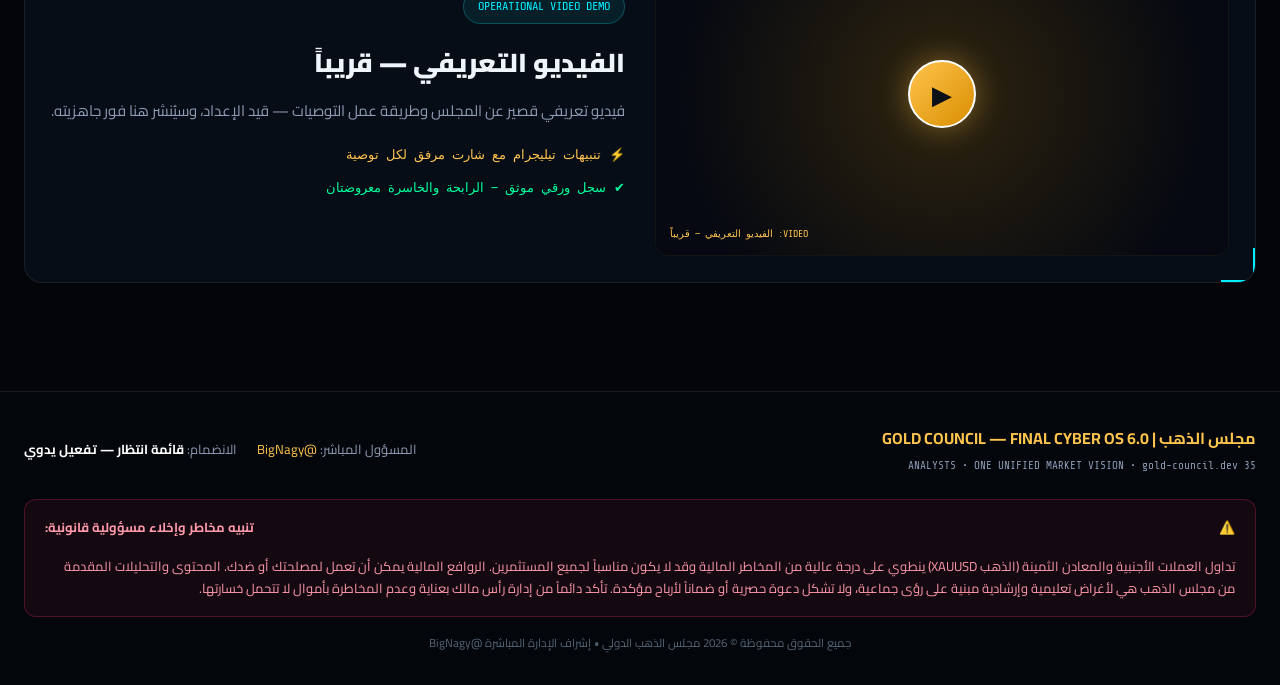
==== commit fbcebe38: "Homepage i18n: translate the Join tab intro paragraph The vip paragraph's two text fragments (around" ====
--- a/site/index.html
+++ b/site/index.html
@@ -1124,6 +1124,8 @@
   "إعادة الحساب اللحظي": "Recalculate Instantly",
   "عقد موصى به (Standard Lot) على الذهب XAUUSD": "Recommended contract (Standard Lot) on XAUUSD gold",
   "الانضمام إلى مجلس الذهب — قائمة انتظار": "Joining Gold Council — Waitlist",
+  "انضم لقائمة انتظار": "Join the waitlist of",
+  "— التفعيل يدوي ومباشر من الأدمن @BigNagy بعد مراجعة الطلب.": "— activation is manual and direct by admin @BigNagy after reviewing the request.",
   "المرحلة الحالية: ورقية (Paper)": "Current phase: paper (Paper)",
   "الانضمام — قائمة انتظار": "Joining — Waitlist",
   "تفعيل يدوي": "Manual activation",
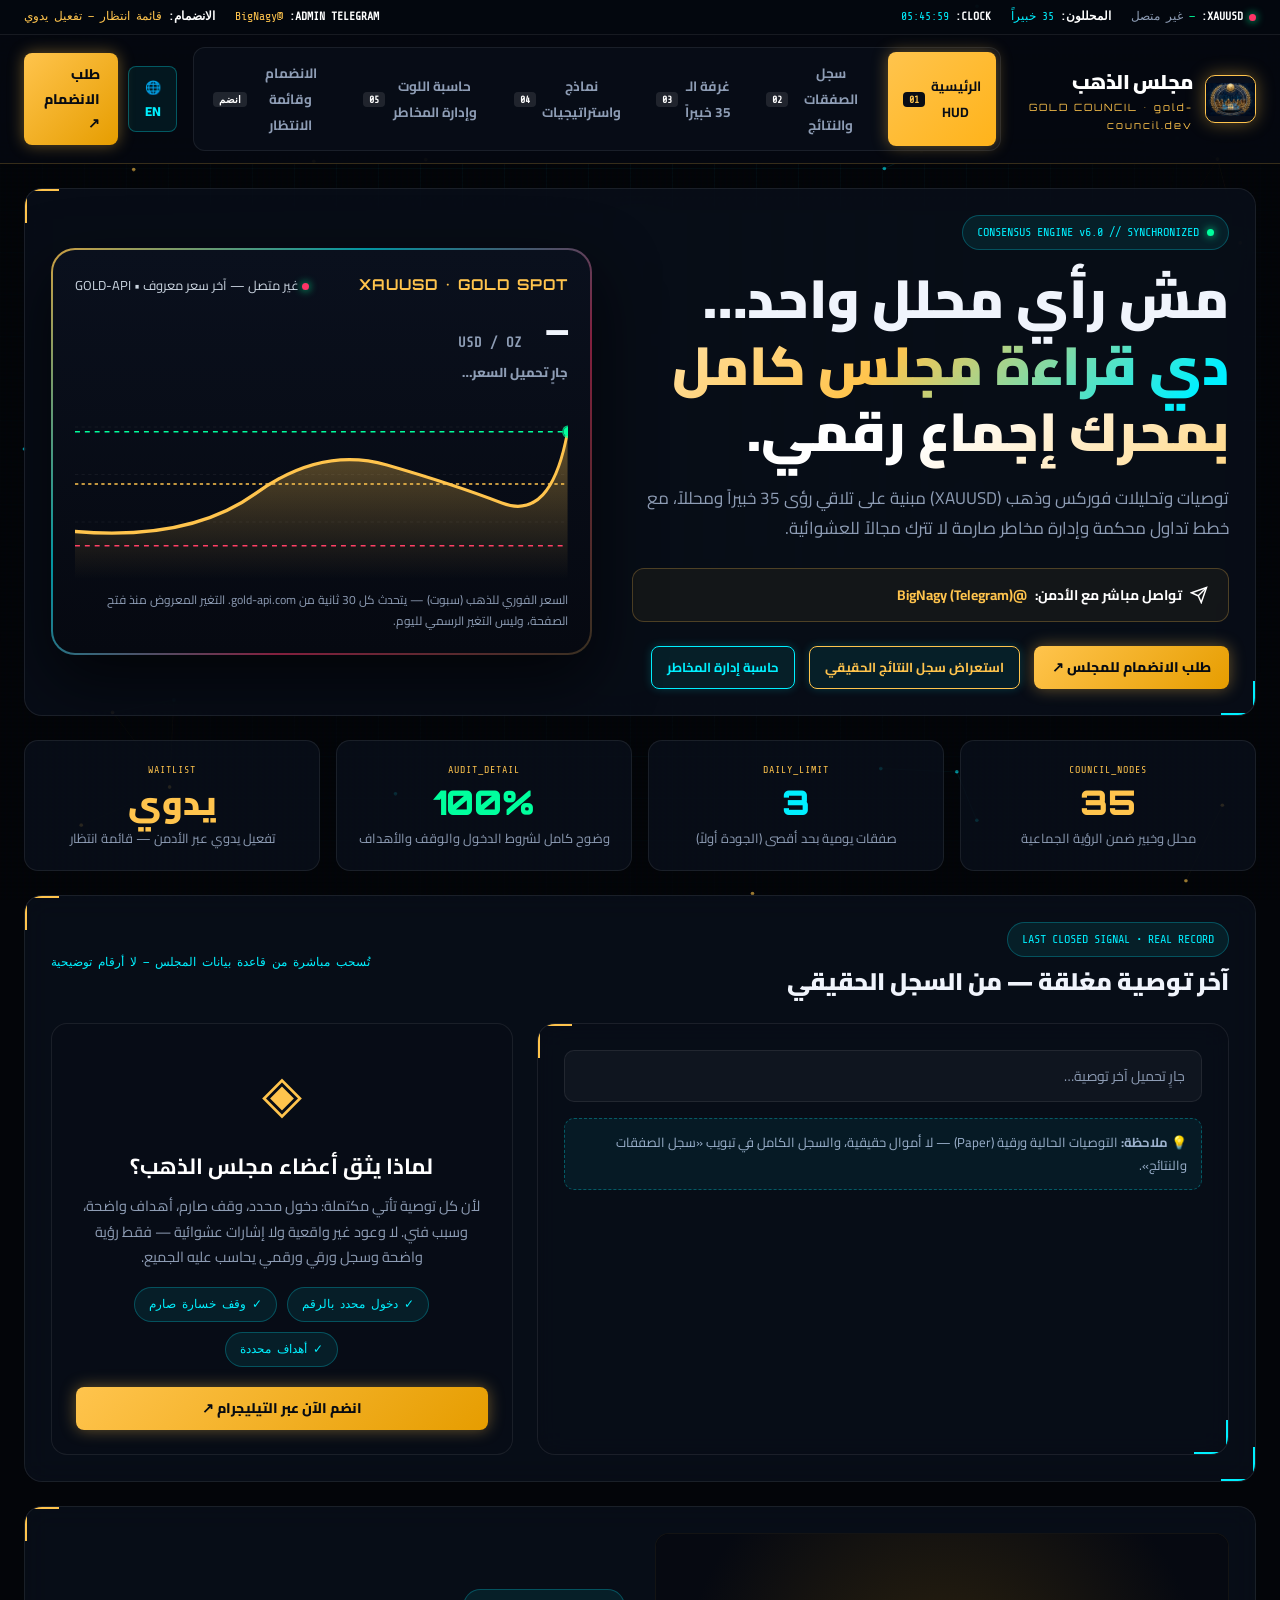
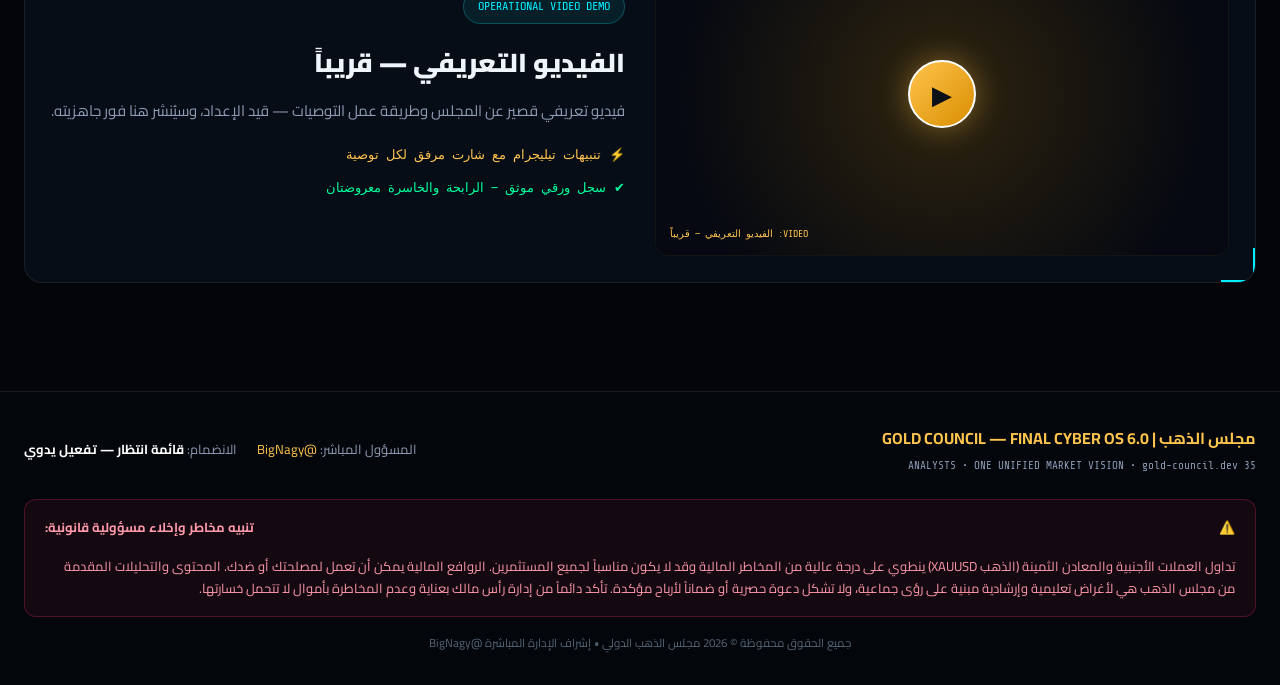
==== commit ea02c814: "Real Gold Council logo: replace emblem in header, boot screen, favicon and WebApp" ====
--- a/site/index.html
+++ b/site/index.html
@@ -5,6 +5,7 @@
 <meta name="viewport" content="width=device-width, initial-scale=1">
 <title>مجلس الذهب | GOLD COUNCIL — Ultimate Cyber Terminal OS 6.0</title>
 <meta name="description" content="مجلس الذهب — تحليلات وتوصيات XAUUSD برؤية جماعية من 35 خبيراً، سعر ذهب فوري مباشر، سجل نتائج ورقي شفاف من قاعدة البيانات، وحاسبة مخاطر ذكية. الإشراف المباشر @BigNagy">
+<link rel="icon" type="image/png" href="assets/gold-council-logo.png">
 <link rel="preconnect" href="https://fonts.googleapis.com">
 <link rel="preconnect" href="https://fonts.gstatic.com" crossorigin>
 <link href="https://fonts.googleapis.com/css2?family=Cairo:wght@400;600;700;800;900&family=Orbitron:wght@500;700;900&family=Share+Tech+Mono&display=swap" rel="stylesheet">
@@ -106,11 +107,12 @@
 }
 .brand{display:flex;align-items:center;gap:12px}
 .brand-logo{
-  width:46px;height:46px;
-  background:radial-gradient(circle,rgba(255,196,77,.25) 0%,transparent 70%);
+  width:72px;height:48px;
+  background:#0a0f1a;
   border:1px solid var(--gold);
-  clip-path:polygon(50% 0%, 100% 25%, 100% 75%, 50% 100%, 0% 75%, 0% 25%);
+  border-radius:10px;
   display:grid;place-items:center;
+  overflow:hidden;
   box-shadow:0 0 18px var(--gold-glow);
 }
 .brand-text h1{font-size:20px;font-weight:900;color:#fff;letter-spacing:-.5px}
@@ -393,7 +395,7 @@
 
 <!-- Bootloader (From Final Vision) -->
 <div id="boot">
-  <div class="logo-boot">◈</div>
+  <div class="logo-boot"><img src="assets/gold-council-logo.png" alt="شعار مجلس الذهب" style="width:100%;height:100%;object-fit:contain;border-radius:24px;display:block"></div>
   <p>جارٍ تهيئة واجهة مجلس الذهب الشاملة…</p>
   <div class="bootbar"><i></i></div>
   <small>CONSENSUS ENGINE v6.0 · 35 NODES · ALL SYSTEMS SYNCHRONIZED</small>
@@ -421,11 +423,7 @@
   <div class="nav-wrap">
     <div class="brand">
       <div class="brand-logo">
-        <svg width="26" height="26" viewBox="0 0 24 24" fill="none" stroke="#ffc44d" stroke-width="2.2">
-          <polygon points="12 2 22 8.5 22 15.5 12 22 2 15.5 2 8.5 12 2"></polygon>
-          <line x1="12" y1="22" x2="12" y2="15.5"></line>
-          <polyline points="22 8.5 12 15.5 2 8.5"></polyline>
-        </svg>
+        <img src="assets/gold-council-logo.png" alt="شعار مجلس الذهب" style="width:100%;height:100%;object-fit:contain;display:block">
       </div>
       <div class="brand-text">
         <h1>مجلس الذهب</h1>
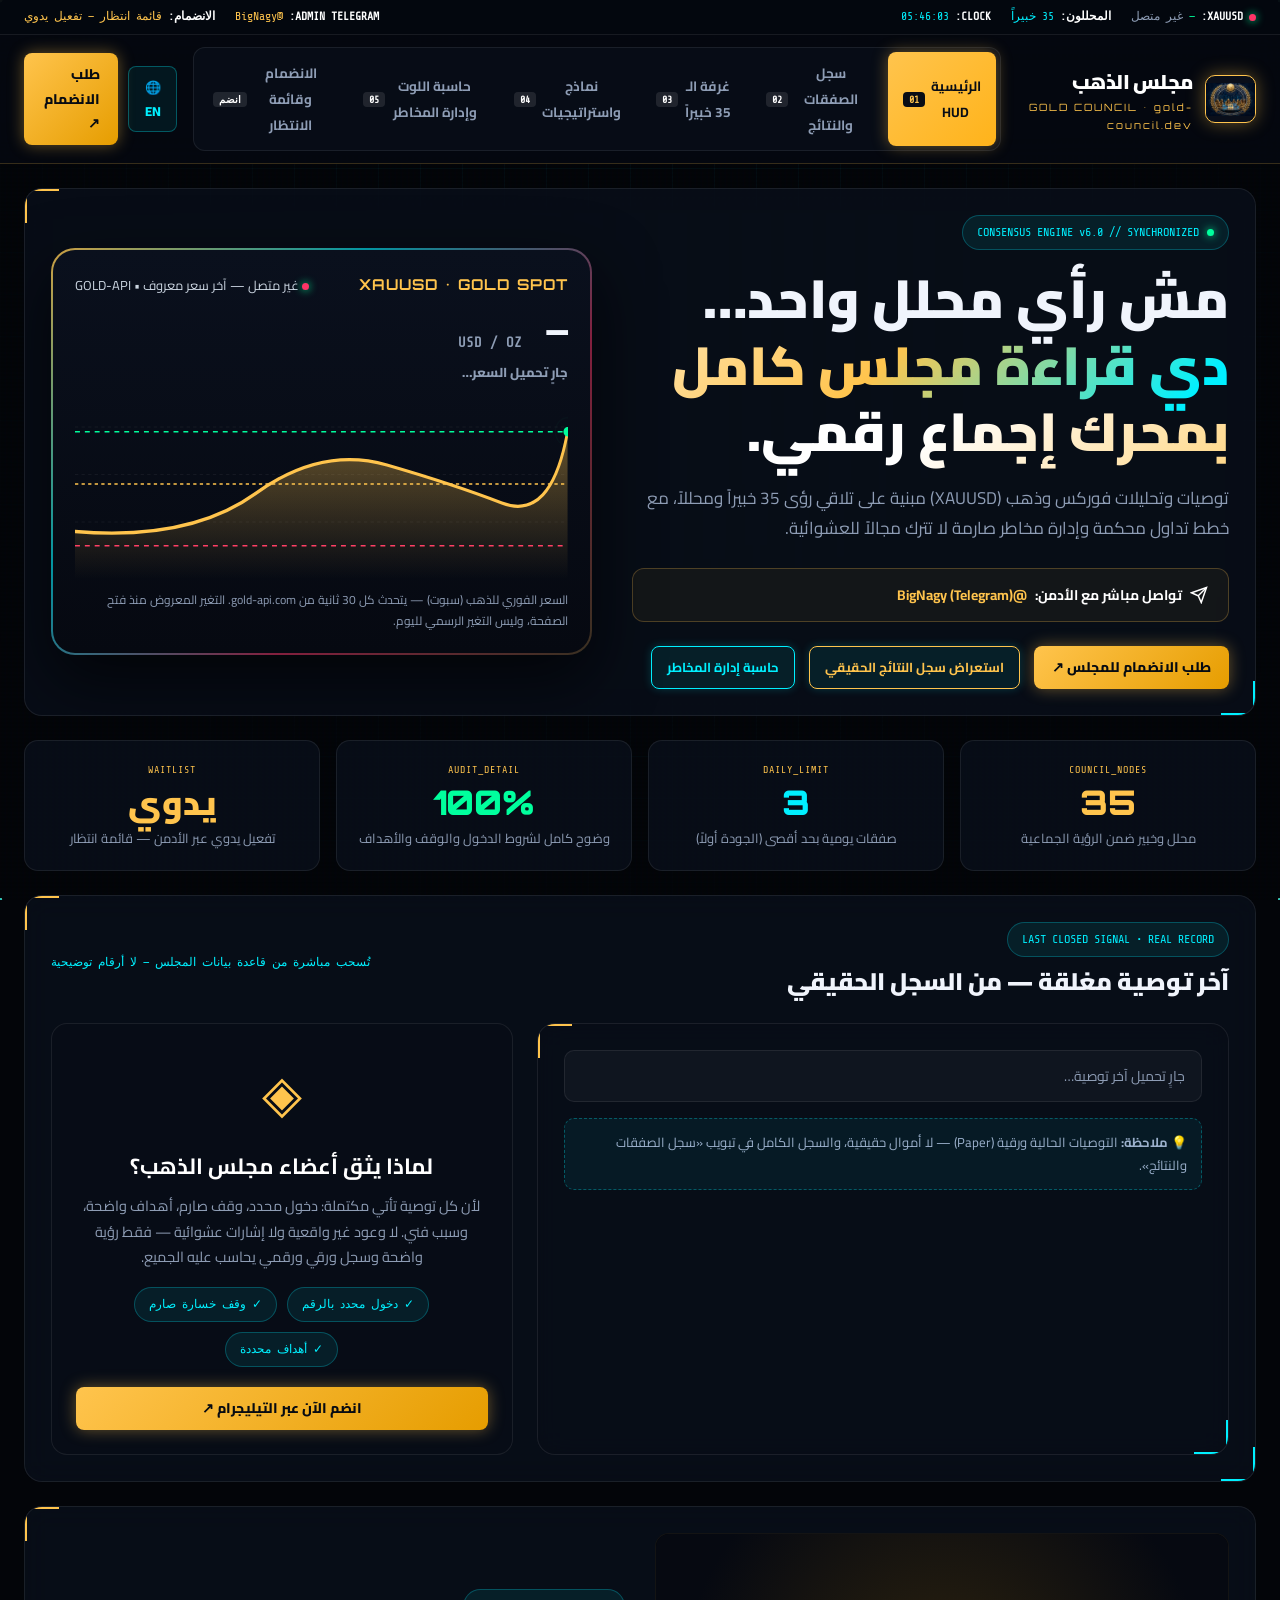
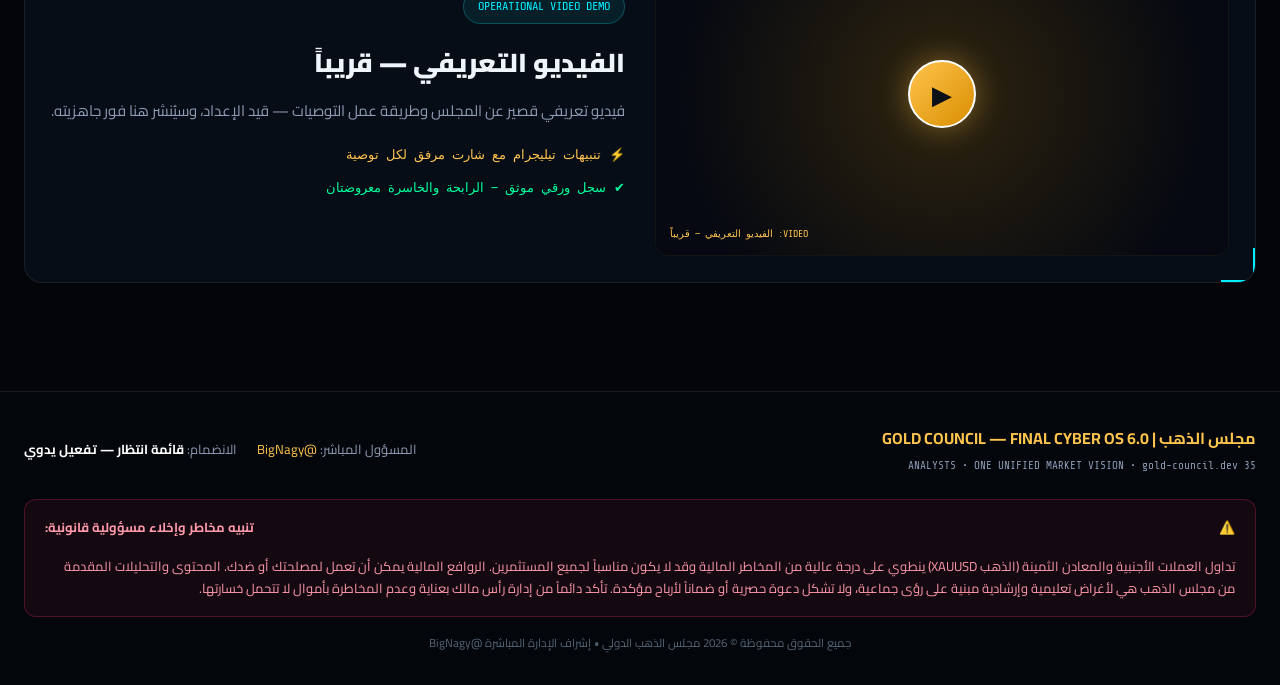
==== commit 5e60acc4: "Logo fix: boot screen uses logo aspect (no gradient bars), real favicon.ico" ====
--- a/site/index.html
+++ b/site/index.html
@@ -64,7 +64,7 @@
 /* BOOT OVERLAY */
 #boot{position:fixed;inset:0;z-index:999;background:#030509;display:flex;flex-direction:column;align-items:center;justify-content:center;gap:18px;transition:opacity .6s,visibility .6s}
 #boot.done{opacity:0;visibility:hidden;pointer-events:none}
-#boot .logo-boot{width:88px;height:88px;border-radius:24px;display:grid;place-items:center;font-size:44px;background:conic-gradient(from 210deg,#fff3c4,#e9b84f,#7a5a12,#00e5ff,#ff3b5c,#e9b84f,#fff3c4);box-shadow:0 0 55px rgba(233,184,79,.6);animation:pulseBoot 1.4s ease-in-out infinite}
+#boot .logo-boot{width:132px;height:88px;border-radius:24px;display:grid;place-items:center;background:transparent;animation:pulseBoot 1.4s ease-in-out infinite}
 @keyframes pulseBoot{50%{transform:scale(1.08)}}
 #boot p{font-size:17px;font-weight:800;color:#e2e8f0}
 #boot small{color:var(--cyan);font-family:var(--font-disp);font-size:12px;letter-spacing:2px}
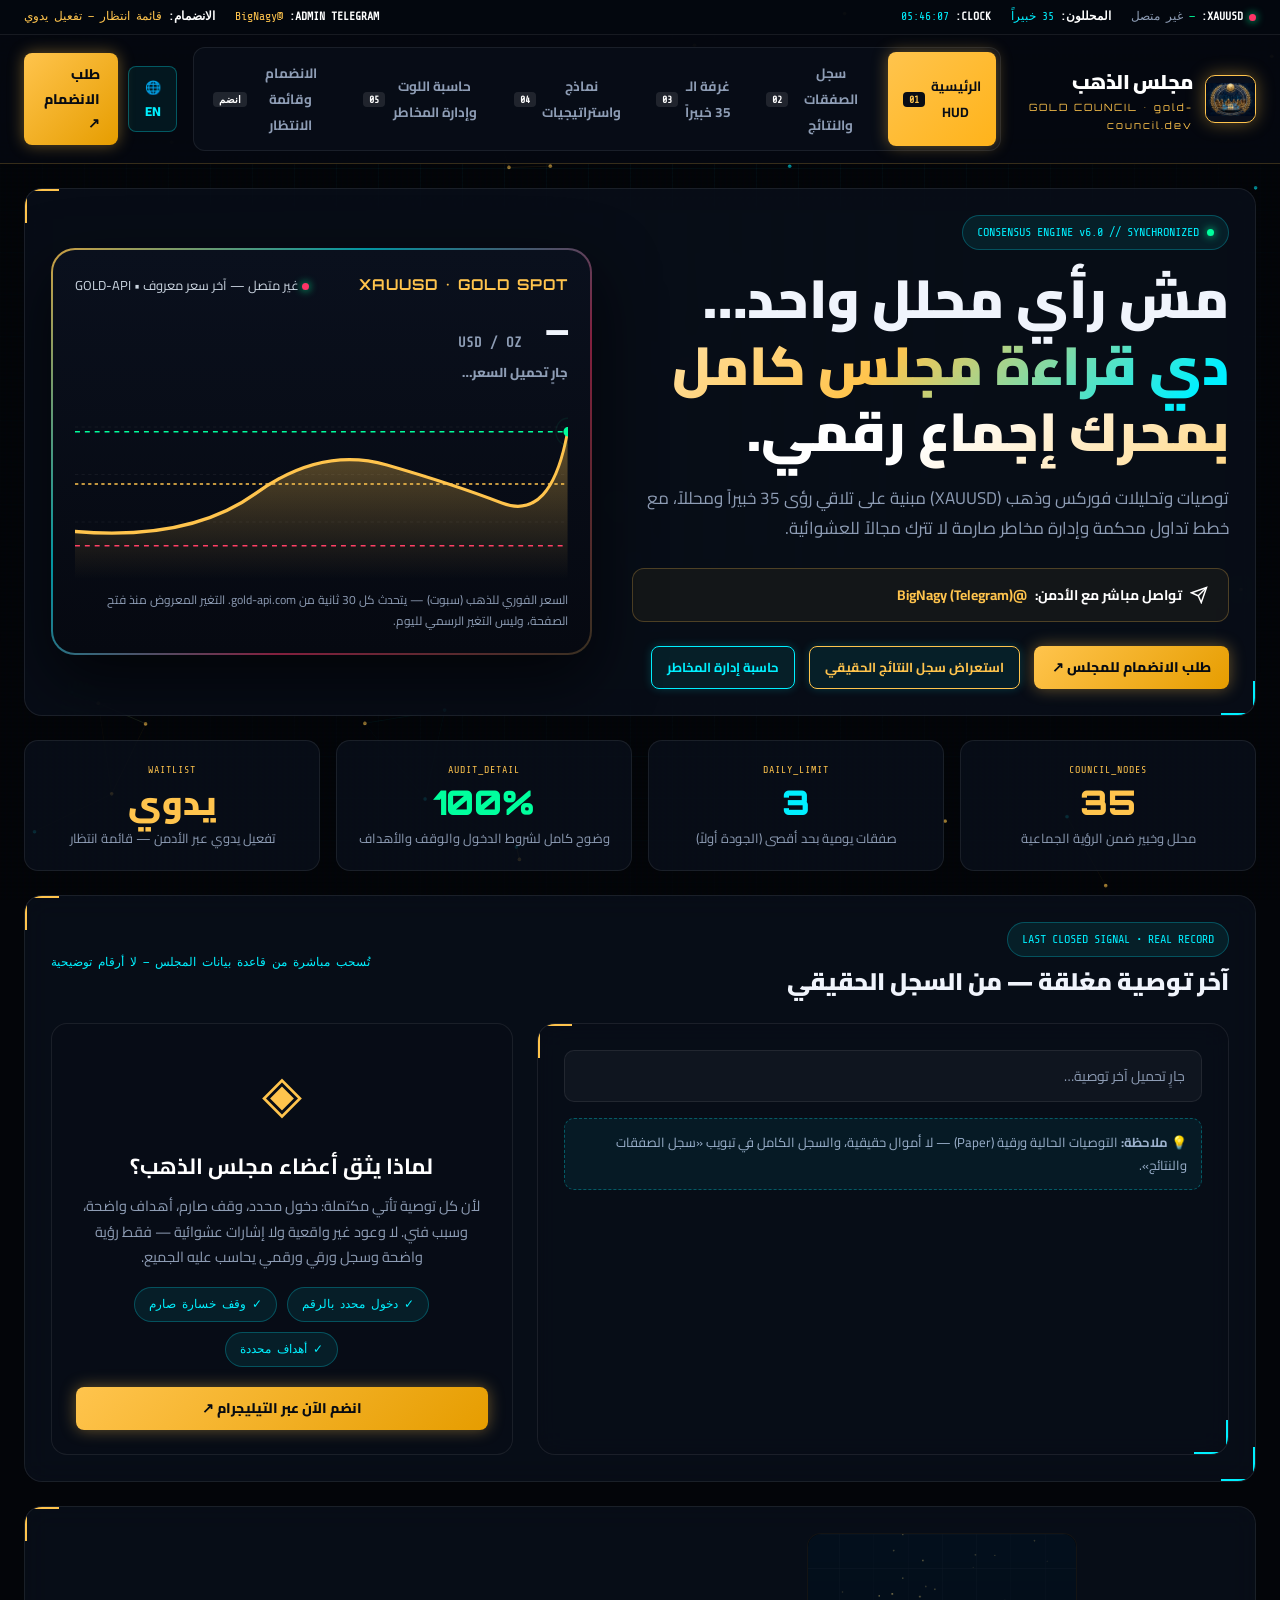
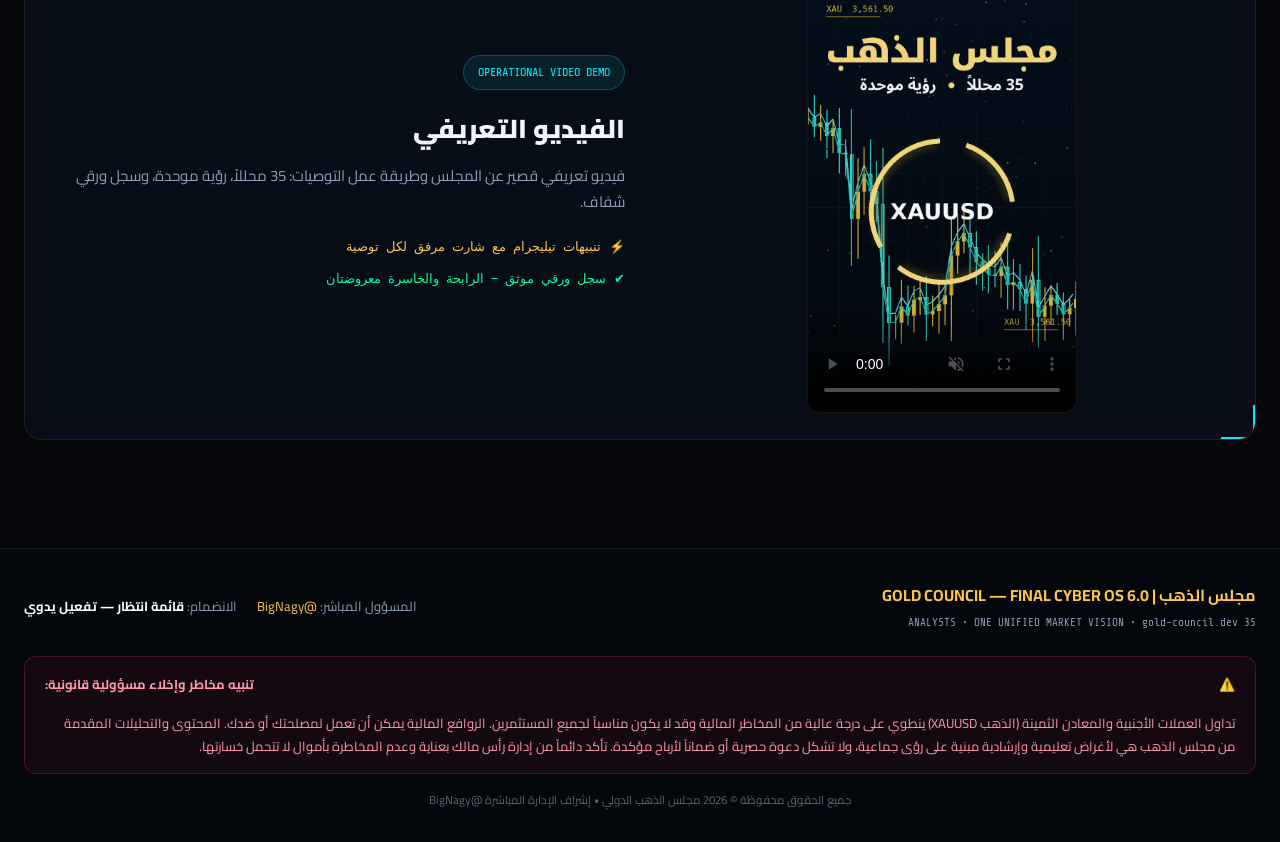
==== commit cb45aaa4: "Homepage video: vertical intro (5s, like reference) in place of coming-soon placeholder" ====
--- a/site/index.html
+++ b/site/index.html
@@ -281,8 +281,10 @@
 /* Video Showcase Box */
 .video-preview-box{
   position:relative;border-radius:14px;overflow:hidden;border:1px solid var(--border);
-  background:#000;aspect-ratio:16 / 9;display:grid;place-items:center;
-}
+  background:#000;aspect-ratio:9 / 16;width:min(100%,270px);max-height:480px;
+  justify-self:center;display:grid;place-items:center;
+}
+.video-preview-box video{width:100%;height:100%;object-fit:cover;display:block}
 .video-bg-placeholder{
   position:absolute;inset:0;
   background:radial-gradient(circle at center,rgba(255,196,77,.18) 0%,#060911 80%);
@@ -622,19 +624,13 @@
     <div class="hud-panel">
       <div style="display:grid;grid-template-columns:1fr 1fr;gap:30px;align-items:center">
         <div class="video-preview-box">
-          <div class="video-bg-placeholder"></div>
-          <button class="play-btn-cyber" onclick="gcVideoSoon()">
-            ▶
-          </button>
-          <div style="position:absolute;bottom:12px;left:14px;font-family:var(--font-mono);font-size:10px;color:var(--gold)">
-            VIDEO: الفيديو التعريفي — قريباً
-          </div>
+          <video src="assets/gold-council-intro-vertical.mp4" poster="assets/video-poster.png" autoplay muted loop playsinline controls></video>
         </div>
         <div>
           <span class="hero-tag">OPERATIONAL VIDEO DEMO</span>
-          <h3 style="font-size:26px;font-weight:900;margin-bottom:12px">الفيديو التعريفي — قريباً</h3>
+          <h3 style="font-size:26px;font-weight:900;margin-bottom:12px">الفيديو التعريفي</h3>
           <p style="color:var(--muted);margin-bottom:20px;font-size:15px">
-            فيديو تعريفي قصير عن المجلس وطريقة عمل التوصيات — قيد الإعداد، وسيُنشر هنا فور جاهزيته.
+            فيديو تعريفي قصير عن المجلس وطريقة عمل التوصيات: 35 محللاً، رؤية موحدة، وسجل ورقي شفاف.
           </p>
           <div style="display:grid;gap:10px;font-family:var(--font-mono);font-size:13px">
             <div style="display:flex;align-items:center;gap:8px;color:var(--gold)">
@@ -1064,9 +1060,8 @@
   "✓ وقف خسارة صارم": "✓ Strict stop loss",
   "✓ أهداف محددة": "✓ Defined targets",
   "انضم الآن عبر التيليجرام ↗": "Join Now via Telegram ↗",
-  "VIDEO: الفيديو التعريفي — قريباً": "VIDEO: Intro video — coming soon",
-  "الفيديو التعريفي — قريباً": "Intro Video — Coming Soon",
-  "فيديو تعريفي قصير عن المجلس وطريقة عمل التوصيات — قيد الإعداد، وسيُنشر هنا فور جاهزيته.": "A short intro video about the Council and how signals work — in preparation, and will be published here as soon as it is ready.",
+  "الفيديو التعريفي": "Intro Video",
+  "فيديو تعريفي قصير عن المجلس وطريقة عمل التوصيات: 35 محللاً، رؤية موحدة، وسجل ورقي شفاف.": "A short intro video about the Council and how signals work: 35 analysts, one vision, and a transparent paper record.",
   "تنبيهات تيليجرام مع شارت مرفق لكل توصية": "Telegram alerts with an attached chart for every signal",
   "سجل ورقي موثق — الرابحة والخاسرة معروضتان": "Documented paper journal — winners and losers both shown",
   "سجل حقيقي وشفاف… حتى الخسارة معروضة قبل الربح": "A real, transparent journal… even losses are shown before wins",
